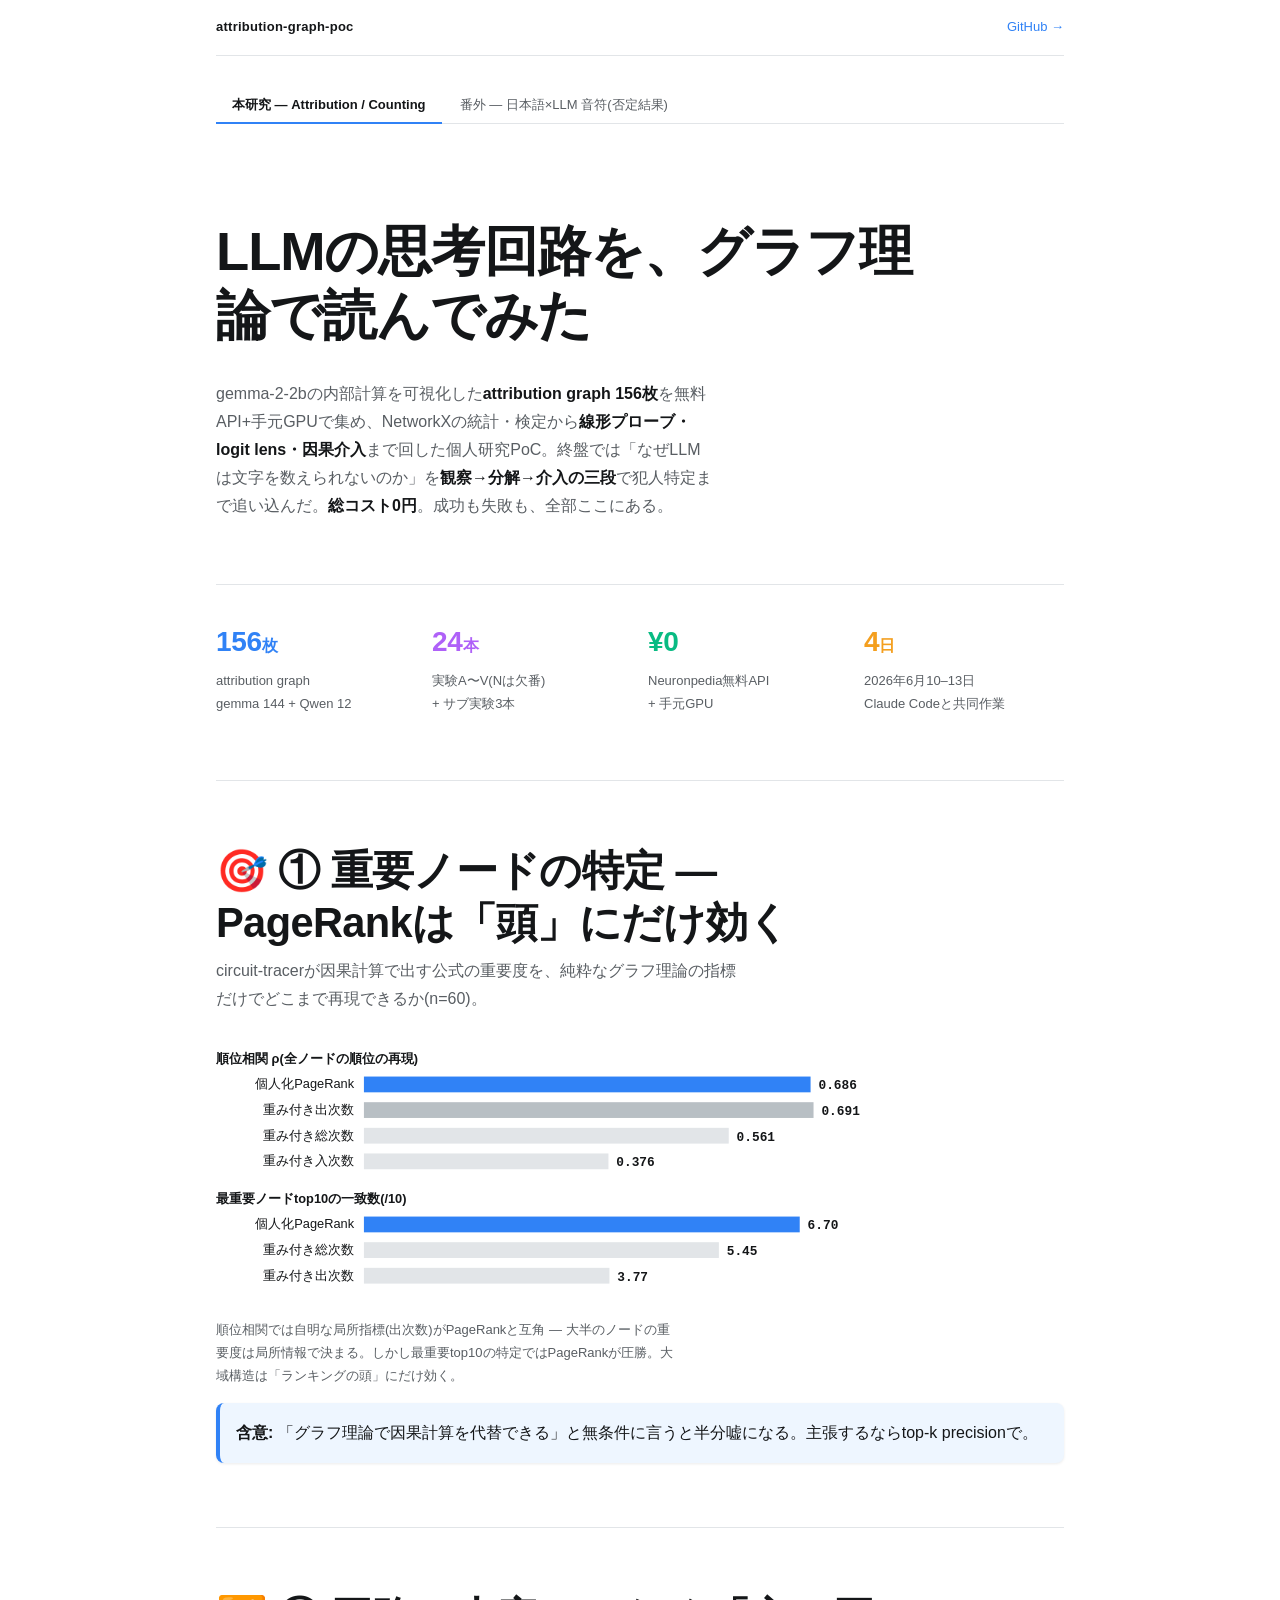
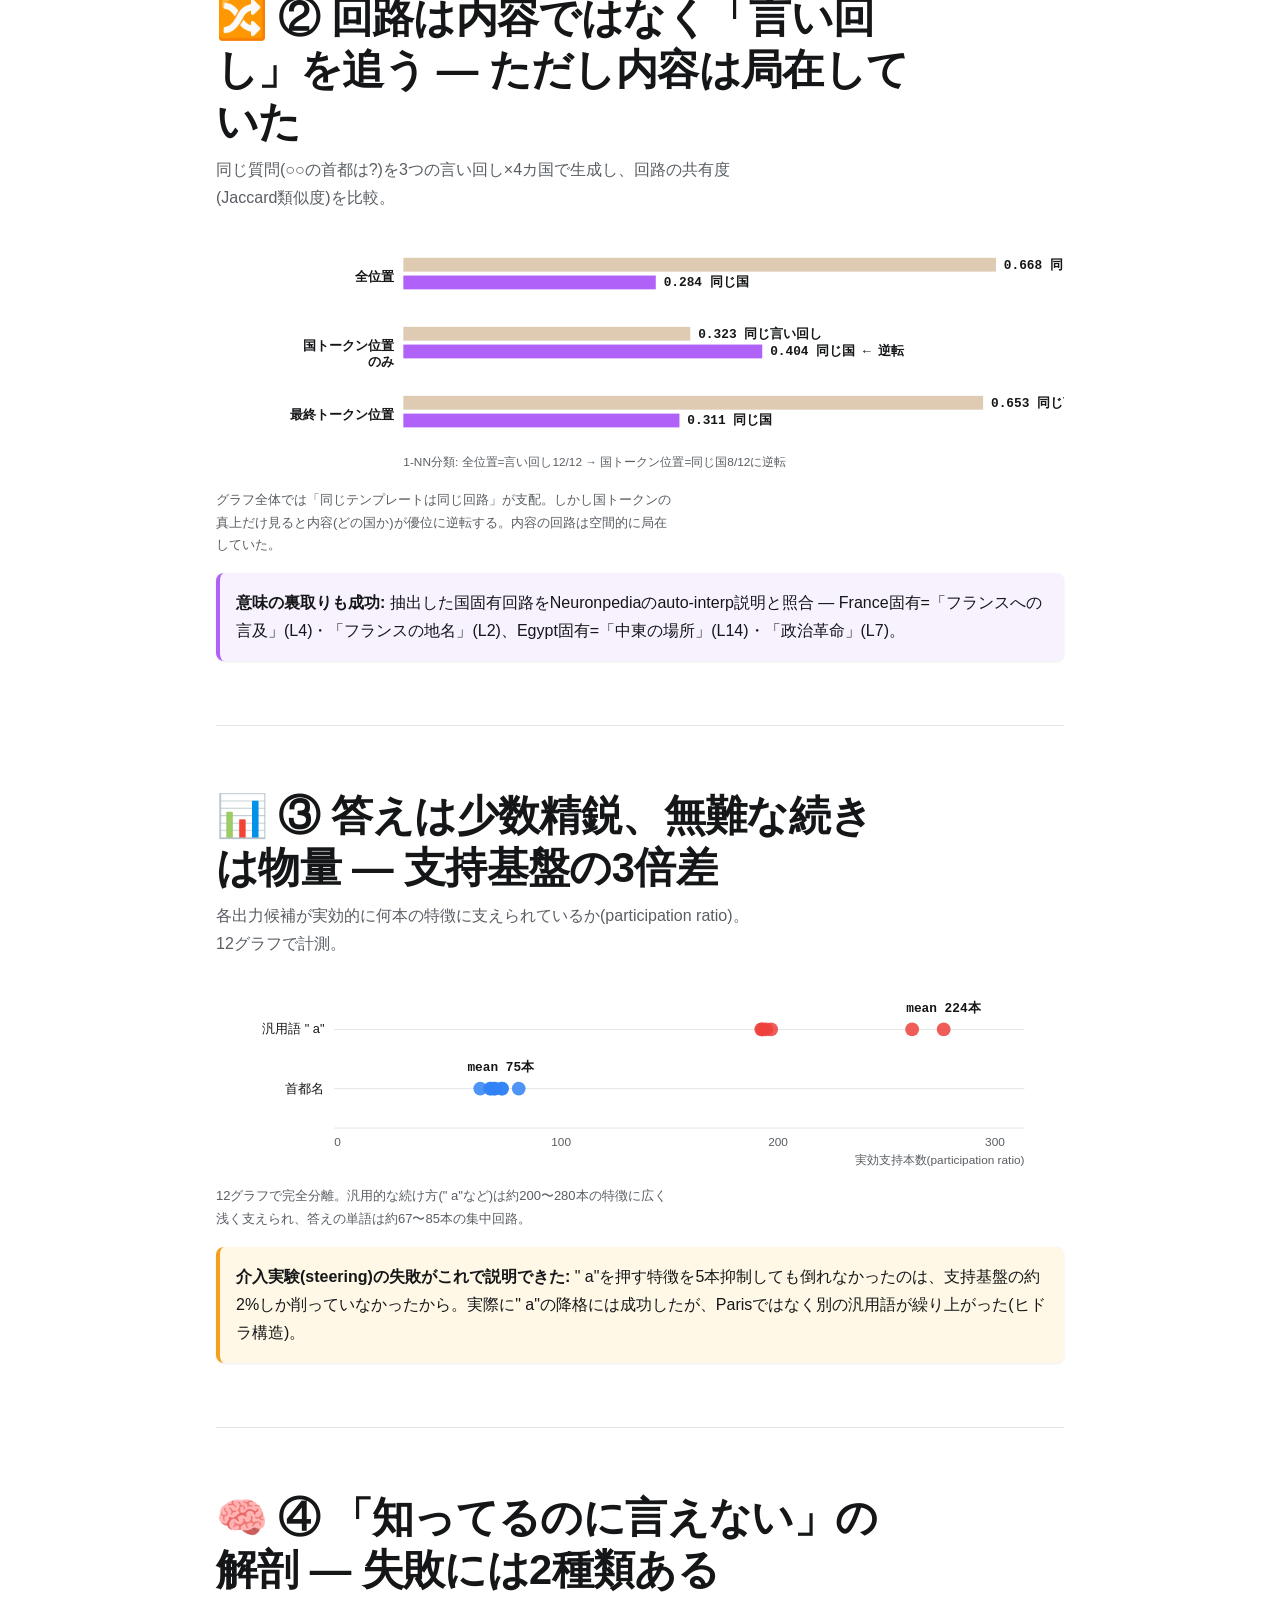
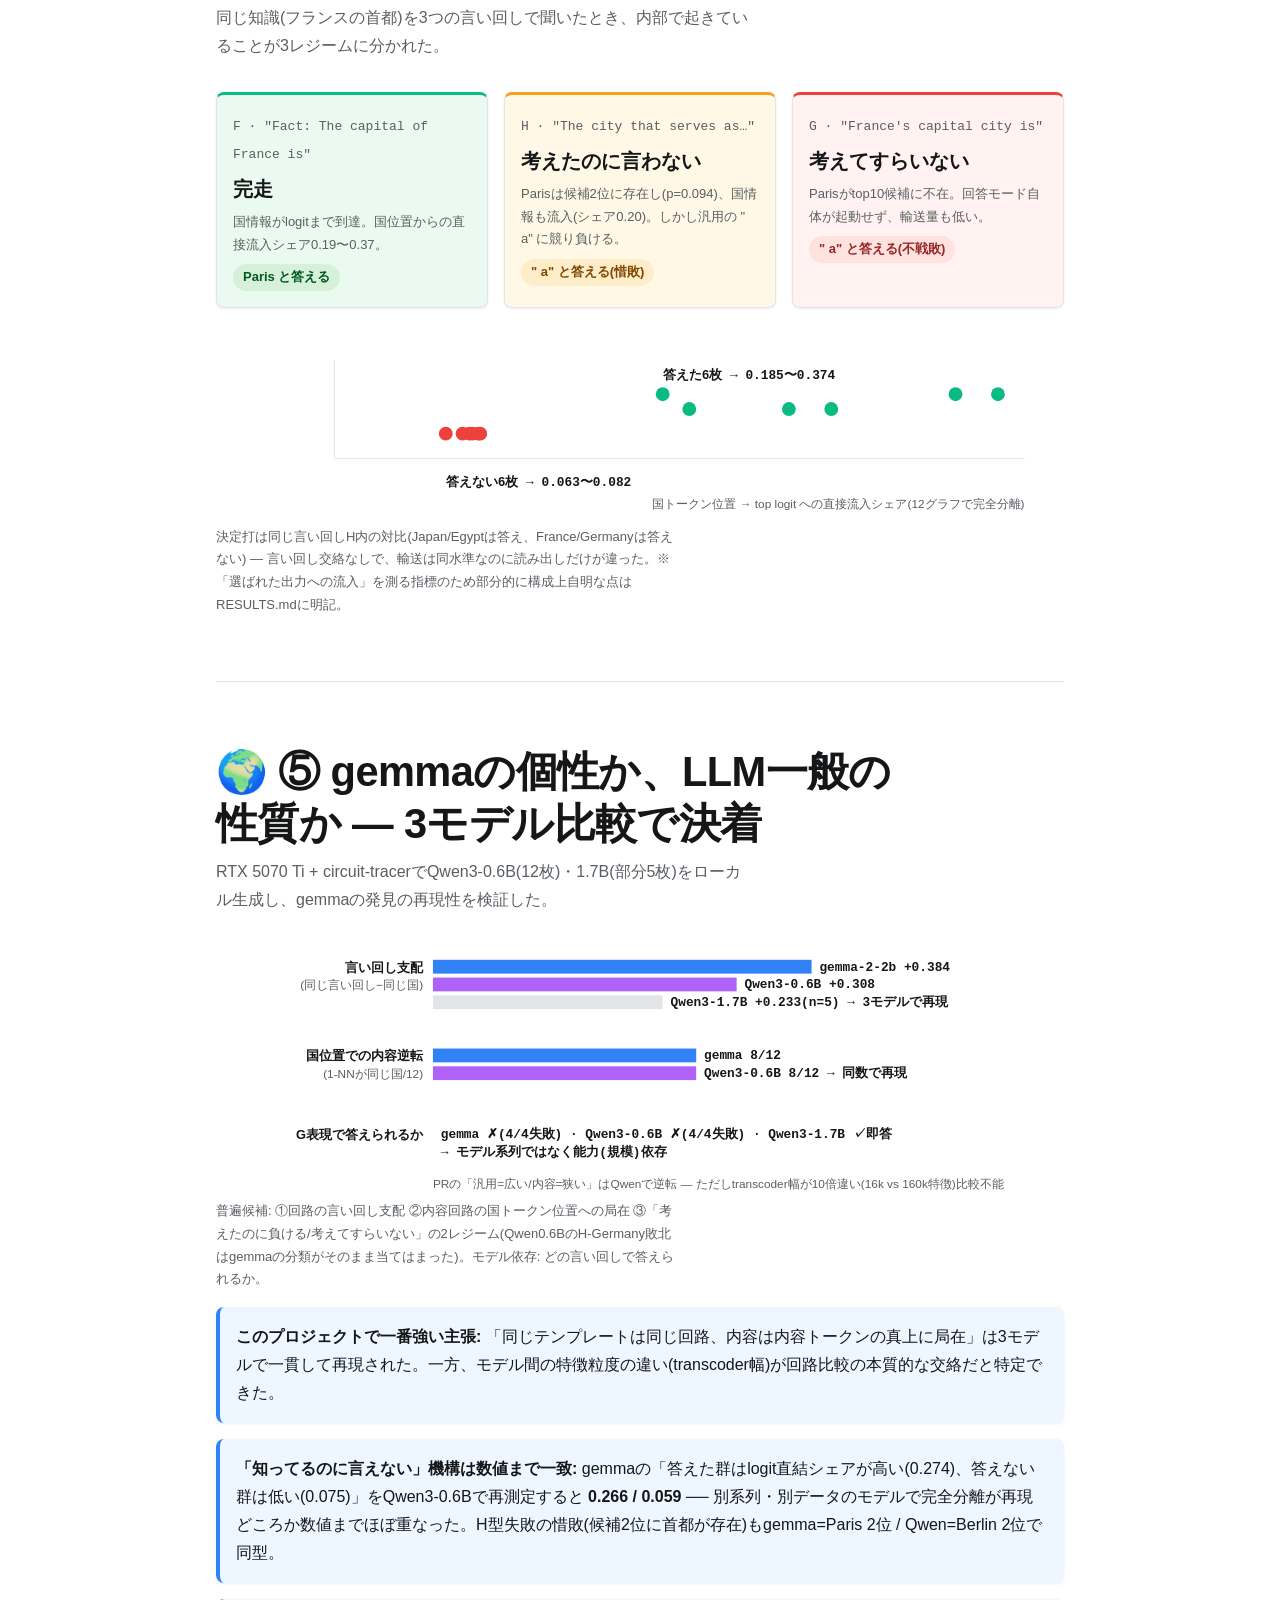
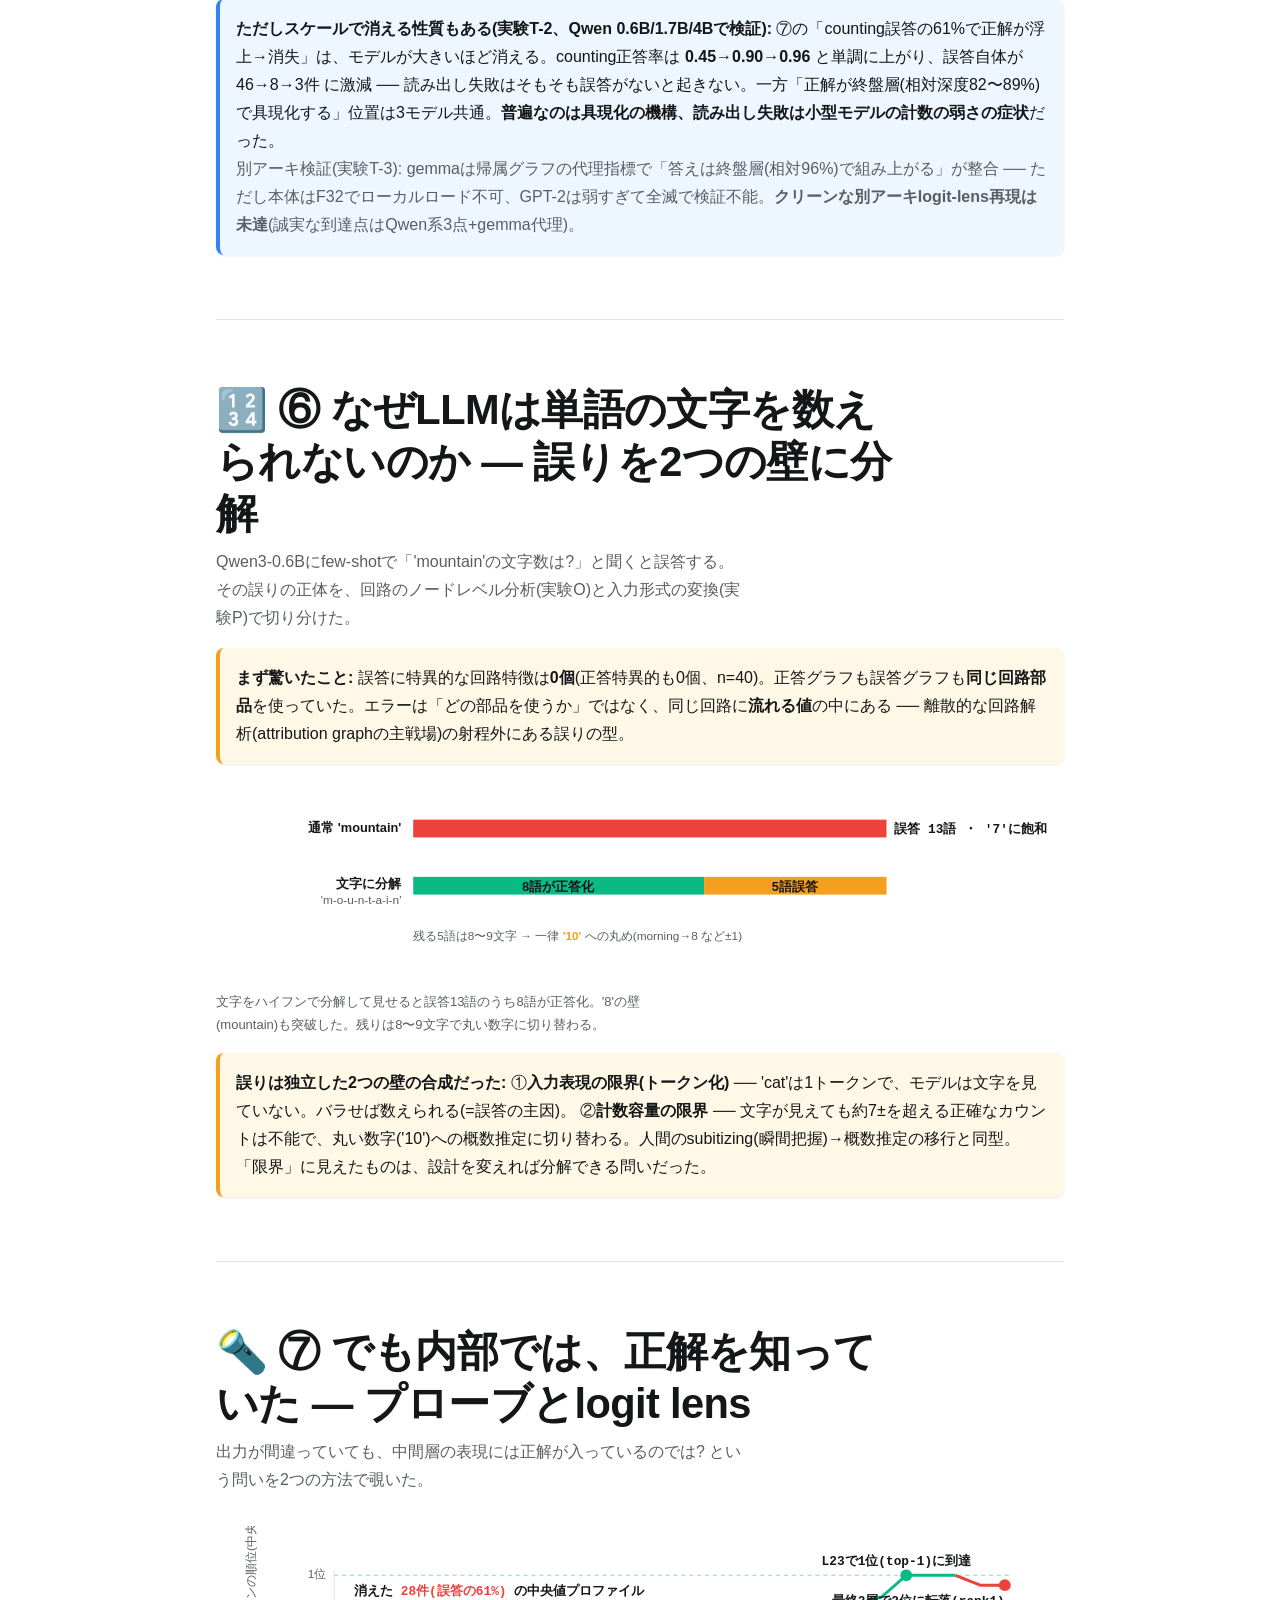
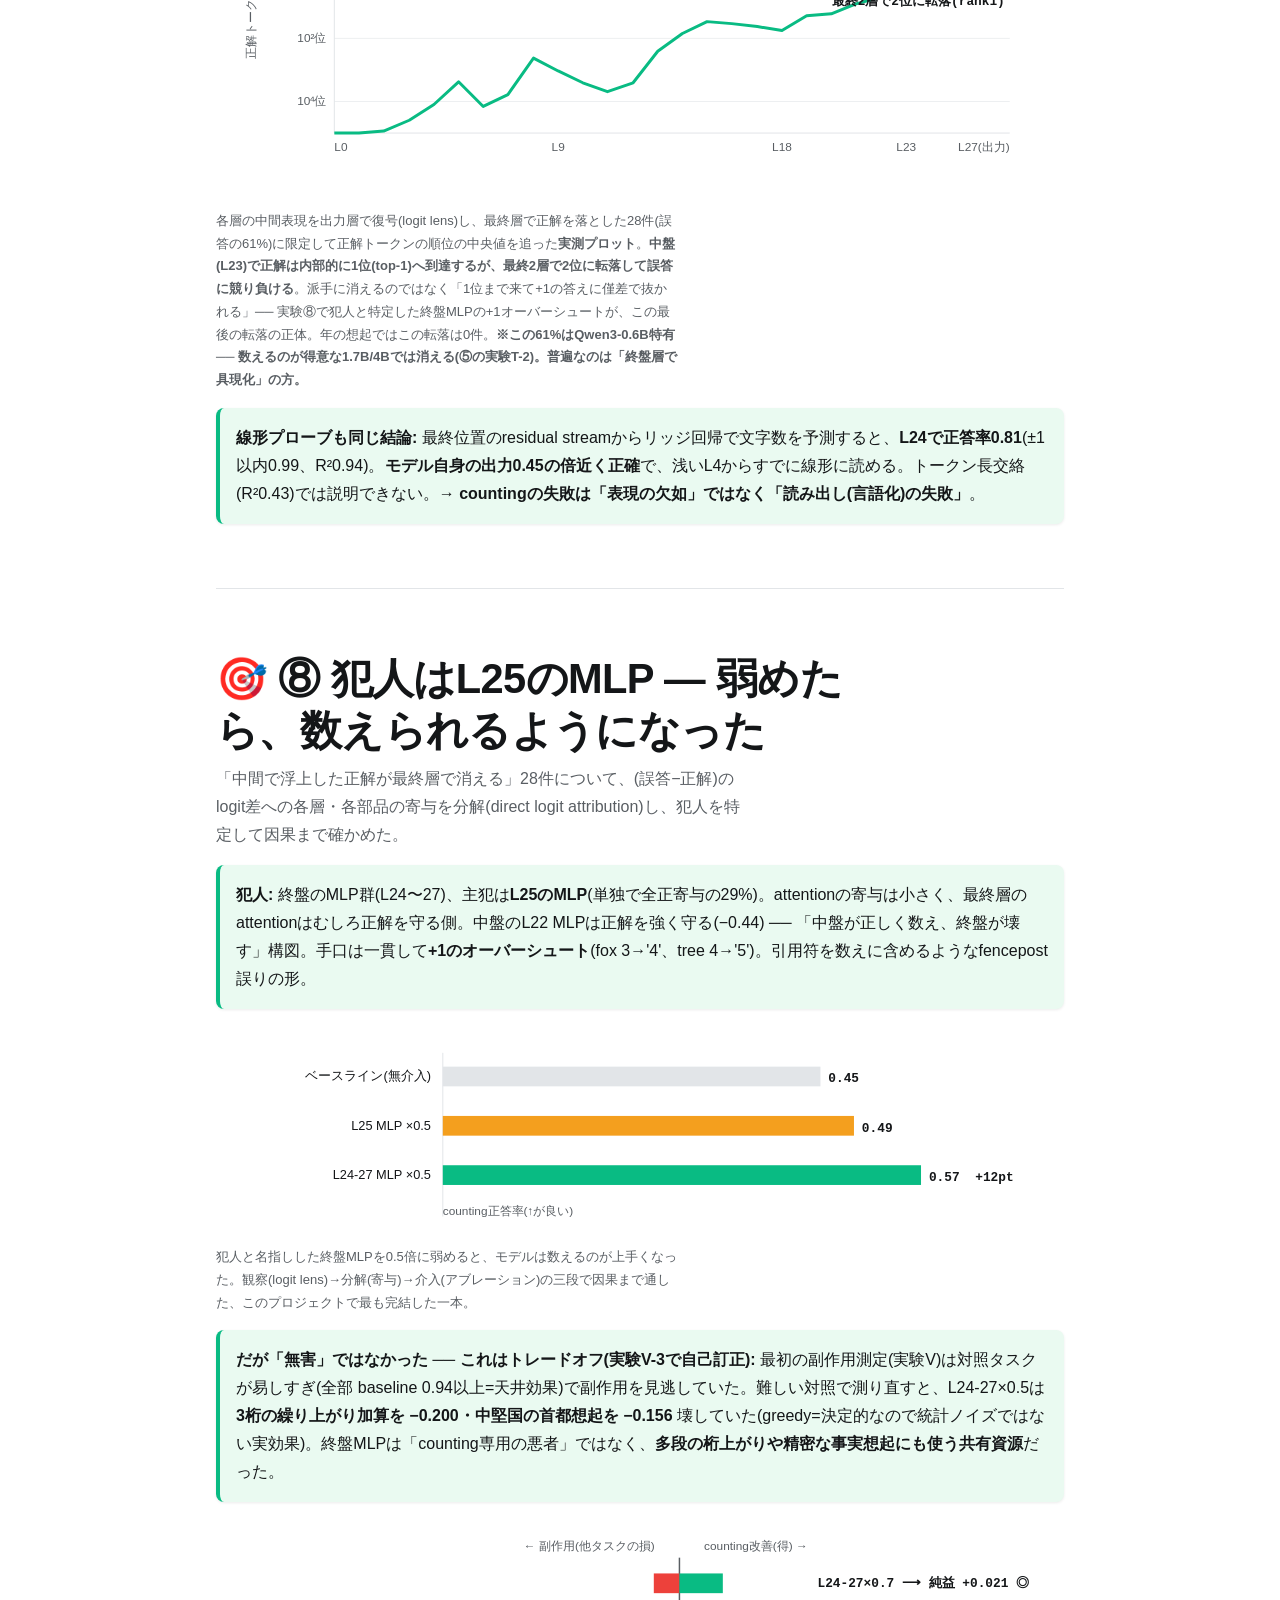
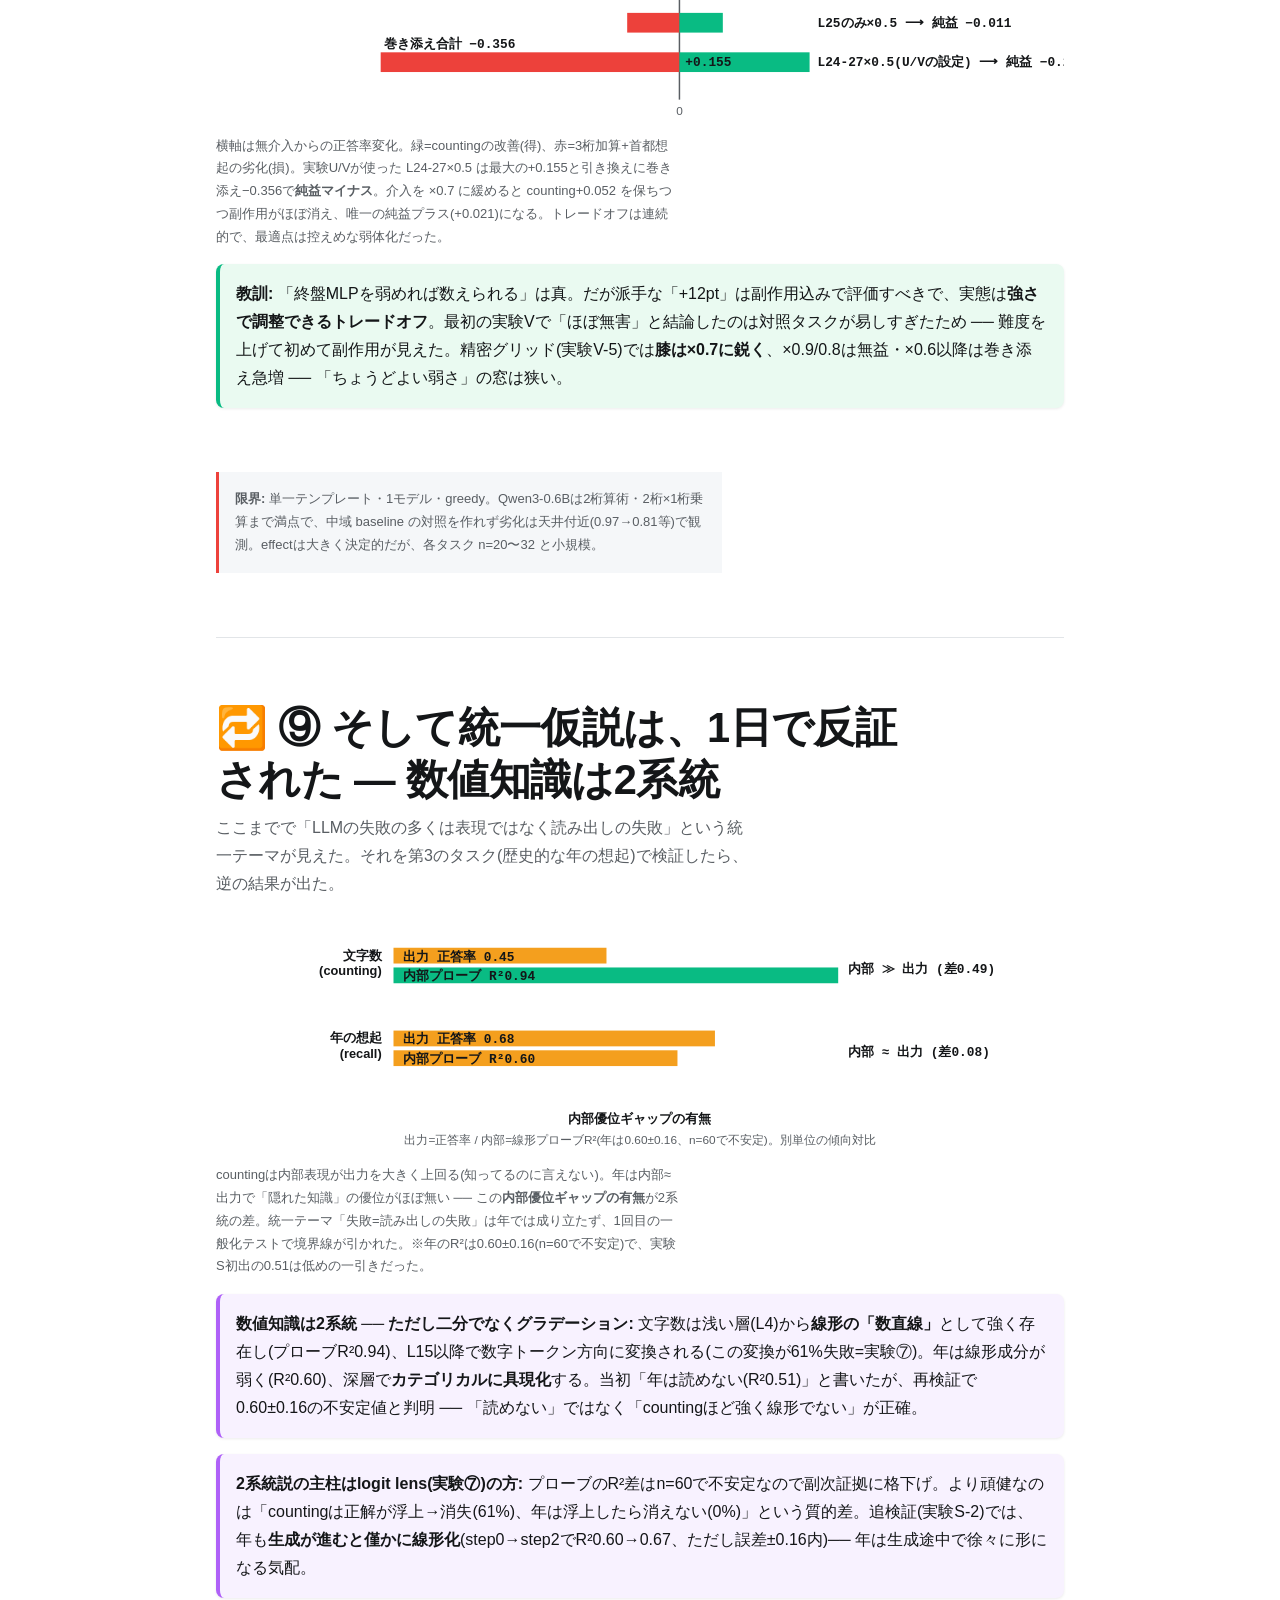
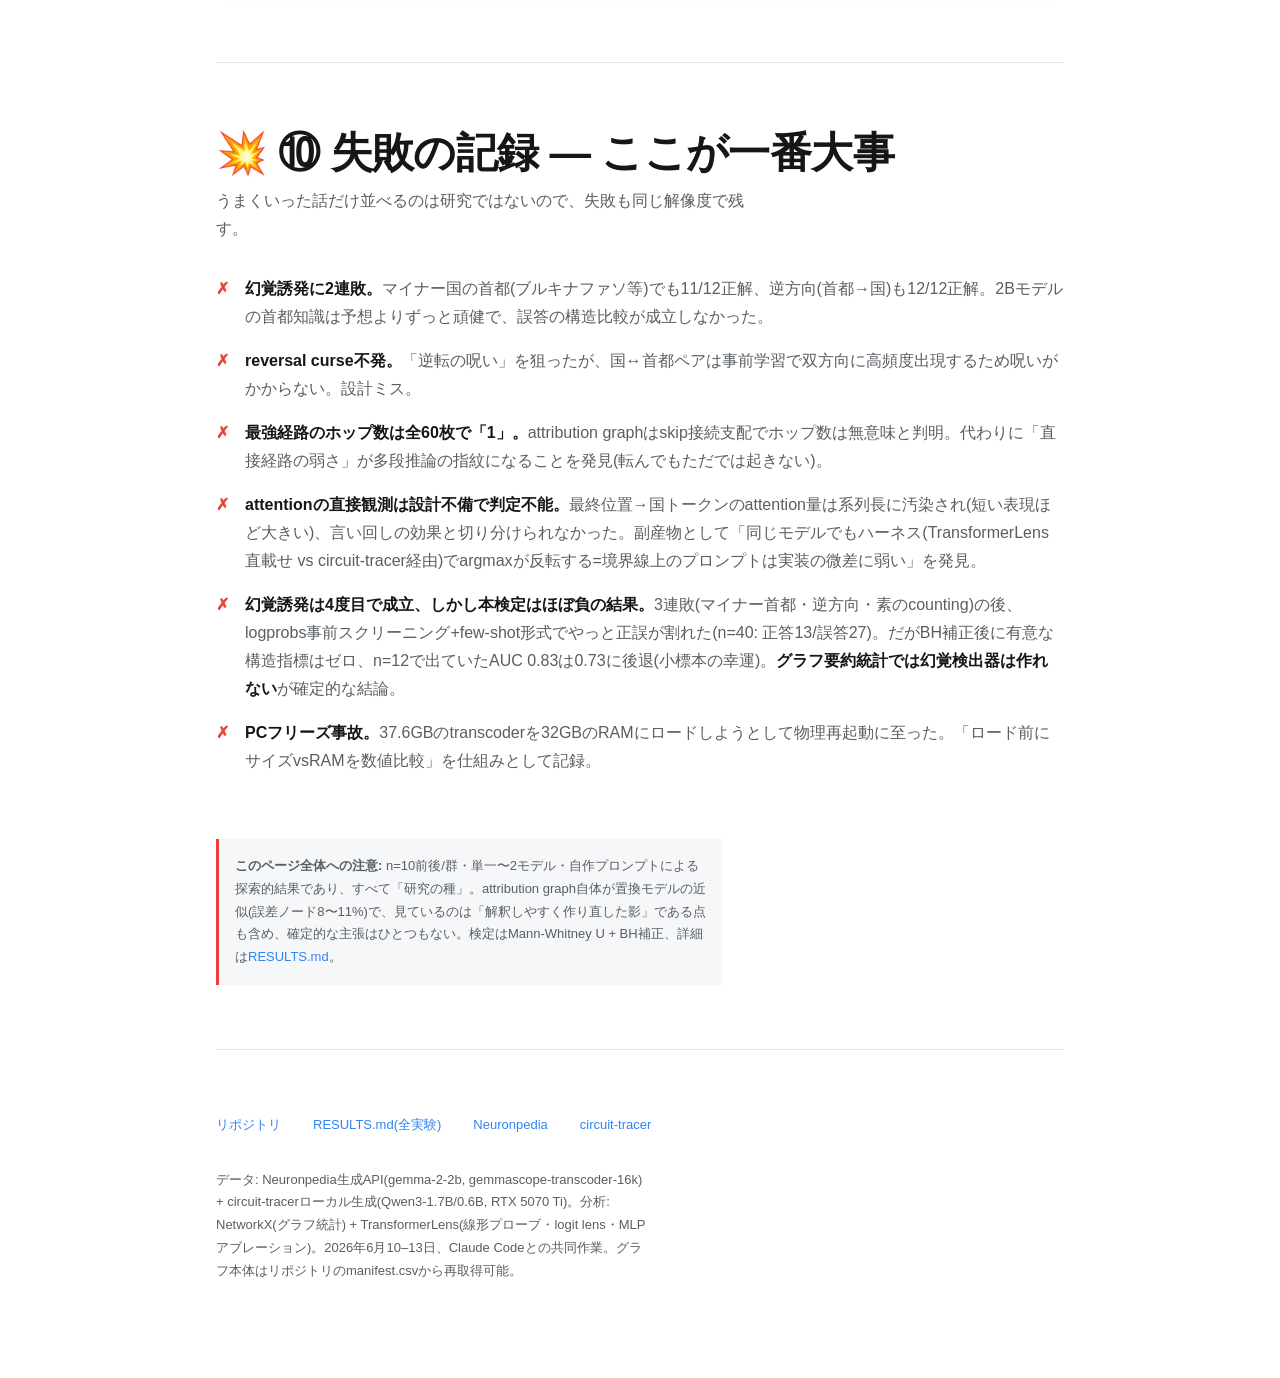
==== index.html @ 192f31f2 "feat: 番外⑬追加 - 事前登録スコアボードと訓練時間軸 ⑬-1 事前登録照合: P3的中(意味凝縮150mから)/P1僅差外れ(Qwen3-8B、 逆U字4点で閉じ)/P2外れ(Sarashin" ====
<!DOCTYPE html>
<html lang="ja">
<head>
<meta charset="UTF-8">
<meta name="viewport" content="width=device-width, initial-scale=1.0">
<title>attribution-graph-poc — LLMの思考回路をグラフ理論で読む</title>
<meta name="description" content="LLMのattribution graph 156枚をグラフ理論で統計分析し3モデル比較した個人研究PoC。完全無料パイプライン。">
<link rel="stylesheet" href="tokens.css">
<style>
/* Hallmark · pre-emit critique: P4 H5 E4 S5 R5 V4 */
*, *::before, *::after { box-sizing: border-box; margin: 0; }
html, body { overflow-x: clip; }
body {
  font-family: var(--font-body);
  color: var(--color-ink);
  background: var(--color-paper);
  line-height: 1.75;
  font-size: var(--text-base);
}
a { color: var(--color-accent); text-decoration: none; }
a:hover { text-decoration: underline; }
a:focus-visible, summary:focus-visible {
  outline: 2px solid var(--color-focus);
  outline-offset: 2px;
  border-radius: 2px;
}
.wrap { max-width: 880px; margin: 0 auto; padding: 0 var(--space-md); }

header.site {
  display: flex; justify-content: space-between; align-items: baseline;
  padding: var(--space-md) 0; border-bottom: var(--rule);
}
header.site .name { font-weight: 600; font-size: var(--text-sm); letter-spacing: 0.02em; }
header.site a.gh { font-size: var(--text-sm); white-space: nowrap; }

.hero { padding: var(--space-2xl) 0 var(--space-xl); }
.hero h1 {
  font-family: var(--font-display);
  font-size: var(--text-display);
  font-weight: 700; line-height: 1.18; letter-spacing: -0.02em;
  overflow-wrap: anywhere; min-width: 0;
  max-width: 24ch;
}
.hero p.lede { margin-top: var(--space-lg); max-width: 56ch; color: var(--color-muted); }
.hero p.lede strong { color: var(--color-ink); font-weight: 600; }

.stats {
  display: grid; grid-template-columns: repeat(4, minmax(0, 1fr));
  gap: var(--space-md); margin-top: var(--space-xl);
  border-top: var(--rule); padding-top: var(--space-lg);
}
.stats .stat .n { font-size: var(--text-2xl); font-weight: 700; letter-spacing: -0.01em; font-variant-numeric: tabular-nums; }
.stats .stat:nth-child(1) .n { color: var(--color-blue); }
.stats .stat:nth-child(2) .n { color: var(--color-purple); }
.stats .stat:nth-child(3) .n { color: var(--color-green); }
.stats .stat:nth-child(4) .n { color: var(--color-amber); }
.stats .stat .l { font-size: var(--text-sm); color: var(--color-muted); margin-top: var(--space-xs); }

section { padding: var(--space-xl) 0; border-top: var(--rule); }
section h2 {
  font-family: var(--font-display);
  font-size: var(--text-display-s); font-weight: 700; letter-spacing: -0.015em;
  line-height: 1.25; max-width: 30ch; overflow-wrap: anywhere; min-width: 0;
}
section .sub { color: var(--color-muted); margin-top: var(--space-sm); max-width: 60ch; }
.finding {
  margin-top: var(--space-md); padding: var(--space-md);
  background: var(--color-blue-soft); border-left: 4px solid var(--color-blue);
  border-radius: var(--radius); box-shadow: var(--shadow-card);
  font-size: var(--text-base); max-width: 100%;
}
.finding b { font-weight: 650; }
#phrasing .finding { background: var(--color-purple-soft); border-left-color: var(--color-purple); }
#pr .finding { background: var(--color-amber-soft); border-left-color: var(--color-amber); }

figure.chart { margin: var(--space-lg) 0 0; }
figure.chart svg { width: 100%; height: auto; display: block; }
figure.chart figcaption { font-size: var(--text-sm); color: var(--color-muted); margin-top: var(--space-sm); max-width: 64ch; }
.bar-label { font-size: 13px; fill: var(--color-ink); font-family: var(--font-body); }
.bar-value { font-size: 13px; fill: var(--color-ink); font-weight: 600; font-family: var(--font-mono); }
.bar-muted { fill: var(--color-muted); }
.axis-label { font-size: 12px; fill: var(--color-muted); font-family: var(--font-body); }
.bar-main { fill: var(--color-blue); }
.bar-base { fill: var(--color-subtle); }
.bar-base2 { fill: oklch(80% 0.01 240); }
#phrasing .bar-main { fill: var(--color-purple); }
#phrasing .bar-base2 { fill: oklch(85% 0.04 70); }
#universality .bar-main { fill: var(--color-blue); }
#universality .bar-base2 { fill: var(--color-purple); }
.dot-generic { fill: var(--color-red); opacity: 0.85; }
.dot-content { fill: var(--color-blue); opacity: 0.85; }
.dot-yes { fill: var(--color-green); }
.dot-no { fill: var(--color-red); }
.gridline { stroke: var(--color-subtle); stroke-width: 1; }

#counting .finding { background: var(--color-amber-soft); border-left-color: var(--color-amber); }
#knows .finding, #culprit .finding { background: var(--color-green-soft); border-left-color: var(--color-green); }
#refuted .finding { background: var(--color-purple-soft); border-left-color: var(--color-purple); }
.bar-amber { fill: var(--color-amber); }
.bar-green { fill: var(--color-green); }
.bar-red { fill: var(--color-red); }
.lens-line { fill: none; stroke: var(--color-green); stroke-width: 3; stroke-linejoin: round; }
.lens-drop { fill: none; stroke: var(--color-red); stroke-width: 3; stroke-linejoin: round; }
.lens-fill { fill: var(--color-green); opacity: 0.07; }

.regimes { display: grid; grid-template-columns: repeat(3, minmax(0, 1fr)); gap: var(--space-md); margin-top: var(--space-lg); }
.regime { border: var(--rule); border-radius: var(--radius); padding: var(--space-md); box-shadow: var(--shadow-card); }
.regimes .regime:nth-child(1) { background: var(--color-green-soft); border-top: 3px solid var(--color-green); }
.regimes .regime:nth-child(2) { background: var(--color-amber-soft); border-top: 3px solid var(--color-amber); }
.regimes .regime:nth-child(3) { background: var(--color-red-soft); border-top: 3px solid var(--color-red); }
.regime .tag { font-family: var(--font-mono); font-size: var(--text-sm); color: var(--color-muted); }
.regime h3 { font-size: var(--text-lg); margin-top: var(--space-sm); line-height: 1.4; }
.regime p { font-size: var(--text-sm); color: var(--color-muted); margin-top: var(--space-sm); }
.regime .verdict { display: inline-block; margin-top: var(--space-sm); font-size: var(--text-sm); font-weight: 600; padding: 2px 10px; border-radius: 999px; }
.v-ok { background: oklch(93% 0.04 150); color: oklch(40% 0.12 150); }
.v-mid { background: oklch(95% 0.05 85); color: oklch(45% 0.12 70); }
.v-no { background: oklch(94% 0.04 25); color: oklch(45% 0.15 25); }

.fails { margin-top: var(--space-lg); display: grid; gap: var(--space-md); }
.fail { display: grid; grid-template-columns: auto minmax(0, 1fr); gap: var(--space-md); align-items: baseline; }
.fail .x { font-family: var(--font-mono); color: var(--color-warn); font-weight: 700; }
.fail p { color: var(--color-muted); font-size: var(--text-base); }
.fail p b { color: var(--color-ink); }

.caveat {
  margin-top: var(--space-xl); padding: var(--space-md);
  border-left: 3px solid var(--color-warn); background: var(--color-paper-2);
  font-size: var(--text-sm); color: var(--color-muted); max-width: 70ch;
}

footer.site { border-top: var(--rule); padding: var(--space-xl) 0 var(--space-2xl); }
footer.site .row { display: flex; flex-wrap: wrap; gap: var(--space-md) var(--space-lg); font-size: var(--text-sm); }
footer.site .note { margin-top: var(--space-lg); font-size: var(--text-sm); color: var(--color-muted); max-width: 60ch; }

@media (max-width: 640px) {
  .stats { grid-template-columns: repeat(2, minmax(0, 1fr)); }
  .regimes { grid-template-columns: minmax(0, 1fr); }
}
@media (prefers-reduced-motion: reduce) {
  *, *::before, *::after { animation: none !important; transition: none !important; }
}
.tabbar { display:flex; gap:2px; margin-top:var(--space-lg); border-bottom:var(--rule); flex-wrap:wrap; }
.tab { appearance:none; background:none; border:none; cursor:pointer; font-family:var(--font-body); font-size:var(--text-sm); color:var(--color-muted); padding:var(--space-sm) var(--space-md); border-bottom:2px solid transparent; margin-bottom:-1px; line-height:1.4; }
.tab:hover { color:var(--color-ink); }
.tab.active { color:var(--color-ink); font-weight:650; border-bottom-color:var(--color-accent); }
.tab:focus-visible { outline:2px solid var(--color-focus); outline-offset:2px; border-radius:2px; }
.panel.hidden { display:none; }
#jp-feasible .finding { background:var(--color-green-soft); border-left-color:var(--color-green); }
#jp-kill .finding { background:var(--color-red-soft); border-left-color:var(--color-red); }
#jp-revive .finding { background:var(--color-amber-soft); border-left-color:var(--color-amber); }
#jp-keigo .finding { background:var(--color-green-soft); border-left-color:var(--color-green); }
#jp-summary .finding { background:var(--color-blue-soft); border-left-color:var(--color-blue); }
#jp-scale .finding { background:var(--color-purple-soft); border-left-color:var(--color-purple); }
#jp-scale .bar-main { fill: var(--color-purple); }
#jp-cross .finding { background:var(--color-green-soft); border-left-color:var(--color-green); }
#jp-loop .finding { background:var(--color-amber-soft); border-left-color:var(--color-amber); }
.matrix-cell { font-family: var(--font-mono); font-size: 12px; }
</style>
</head>
<body>
<div class="wrap">

<header class="site">
  <span class="name">attribution-graph-poc</span>
  <a class="gh" href="https://github.com/hajimedayo328/attribution-graph-poc">GitHub →</a>
</header>

<nav class="tabbar" role="tablist" aria-label="研究の切り替え">
  <button class="tab active" role="tab" aria-selected="true" data-panel="panel-main">本研究 — Attribution / Counting</button>
  <button class="tab" role="tab" aria-selected="false" data-panel="panel-jp">番外 — 日本語×LLM 音符(否定結果)</button>
</nav>

<main>
<div class="panel" id="panel-main">
<div class="hero">
  <h1>LLMの思考回路を、グラフ理論で読んでみた</h1>
  <p class="lede">gemma-2-2bの内部計算を可視化した<strong>attribution graph 156枚</strong>を無料API+手元GPUで集め、NetworkXの統計・検定から<strong>線形プローブ・logit lens・因果介入</strong>まで回した個人研究PoC。終盤では「なぜLLMは文字を数えられないのか」を<strong>観察→分解→介入の三段</strong>で犯人特定まで追い込んだ。<strong>総コスト0円</strong>。成功も失敗も、全部ここにある。</p>
  <div class="stats">
    <div class="stat"><div class="n">156<span style="font-size:1rem">枚</span></div><div class="l">attribution graph<br>gemma 144 + Qwen 12</div></div>
    <div class="stat"><div class="n">24<span style="font-size:1rem">本</span></div><div class="l">実験A〜V(Nは欠番)<br>+ サブ実験3本</div></div>
    <div class="stat"><div class="n">¥0</div><div class="l">Neuronpedia無料API<br>+ 手元GPU</div></div>
    <div class="stat"><div class="n">4<span style="font-size:1rem">日</span></div><div class="l">2026年6月10–13日<br>Claude Codeと共同作業</div></div>
  </div>
</div>

<section id="importance">
  <h2>🎯 ① 重要ノードの特定 — PageRankは「頭」にだけ効く</h2>
  <p class="sub">circuit-tracerが因果計算で出す公式の重要度を、純粋なグラフ理論の指標だけでどこまで再現できるか(n=60)。</p>
  <figure class="chart">
    <svg viewBox="0 0 860 270" role="img" aria-label="重要度再現の比較: 順位相関と最重要top10一致数">
      <text x="0" y="18" class="bar-label" font-weight="600">順位相関 ρ(全ノードの順位の再現)</text>
      <g transform="translate(150,30)">
        <text x="-10" y="14" text-anchor="end" class="bar-label">個人化PageRank</text>
        <rect x="0" y="2" width="453" height="16" class="bar-main"/><text x="461" y="15" class="bar-value">0.686</text>
        <text x="-10" y="40" text-anchor="end" class="bar-label">重み付き出次数</text>
        <rect x="0" y="28" width="456" height="16" class="bar-base2"/><text x="464" y="41" class="bar-value">0.691</text>
        <text x="-10" y="66" text-anchor="end" class="bar-label">重み付き総次数</text>
        <rect x="0" y="54" width="370" height="16" class="bar-base"/><text x="378" y="67" class="bar-value">0.561</text>
        <text x="-10" y="92" text-anchor="end" class="bar-label">重み付き入次数</text>
        <rect x="0" y="80" width="248" height="16" class="bar-base"/><text x="256" y="93" class="bar-value">0.376</text>
      </g>
      <text x="0" y="160" class="bar-label" font-weight="600">最重要ノードtop10の一致数(/10)</text>
      <g transform="translate(150,172)">
        <text x="-10" y="14" text-anchor="end" class="bar-label">個人化PageRank</text>
        <rect x="0" y="2" width="442" height="16" class="bar-main"/><text x="450" y="15" class="bar-value">6.70</text>
        <text x="-10" y="40" text-anchor="end" class="bar-label">重み付き総次数</text>
        <rect x="0" y="28" width="360" height="16" class="bar-base"/><text x="368" y="41" class="bar-value">5.45</text>
        <text x="-10" y="66" text-anchor="end" class="bar-label">重み付き出次数</text>
        <rect x="0" y="54" width="249" height="16" class="bar-base"/><text x="257" y="67" class="bar-value">3.77</text>
      </g>
    </svg>
    <figcaption>順位相関では自明な局所指標(出次数)がPageRankと互角 — 大半のノードの重要度は局所情報で決まる。しかし最重要top10の特定ではPageRankが圧勝。大域構造は「ランキングの頭」にだけ効く。</figcaption>
  </figure>
  <div class="finding"><b>含意:</b> 「グラフ理論で因果計算を代替できる」と無条件に言うと半分嘘になる。主張するならtop-k precisionで。</div>
</section>

<section id="phrasing">
  <h2>🔀 ② 回路は内容ではなく「言い回し」を追う — ただし内容は局在していた</h2>
  <p class="sub">同じ質問(○○の首都は?)を3つの言い回し×4カ国で生成し、回路の共有度(Jaccard類似度)を比較。</p>
  <figure class="chart">
    <svg viewBox="0 0 860 240" role="img" aria-label="言い回しvs内容のJaccard類似度比較(3スコープ)">
      <g transform="translate(190,8)">
        <text x="-10" y="30" text-anchor="end" class="bar-label" font-weight="600">全位置</text>
        <rect x="0" y="6" width="601" height="14" class="bar-base2"/><text x="609" y="17" class="bar-value">0.668 同じ言い回し</text>
        <rect x="0" y="24" width="256" height="14" class="bar-main"/><text x="264" y="35" class="bar-value">0.284 同じ国</text>
        <text x="-10" y="100" text-anchor="end" class="bar-label" font-weight="600">国トークン位置<tspan x="-10" dy="16">のみ</tspan></text>
        <rect x="0" y="76" width="291" height="14" class="bar-base2"/><text x="299" y="87" class="bar-value">0.323 同じ言い回し</text>
        <rect x="0" y="94" width="364" height="14" class="bar-main"/><text x="372" y="105" class="bar-value">0.404 同じ国 ← 逆転</text>
        <text x="-10" y="170" text-anchor="end" class="bar-label" font-weight="600">最終トークン位置</text>
        <rect x="0" y="146" width="588" height="14" class="bar-base2"/><text x="596" y="157" class="bar-value">0.653 同じ言い回し</text>
        <rect x="0" y="164" width="280" height="14" class="bar-main"/><text x="288" y="175" class="bar-value">0.311 同じ国</text>
      </g>
      <text x="190" y="225" class="axis-label">1-NN分類: 全位置=言い回し12/12 → 国トークン位置=同じ国8/12に逆転</text>
    </svg>
    <figcaption>グラフ全体では「同じテンプレートは同じ回路」が支配。しかし国トークンの真上だけ見ると内容(どの国か)が優位に逆転する。内容の回路は空間的に局在していた。</figcaption>
  </figure>
  <div class="finding"><b>意味の裏取りも成功:</b> 抽出した国固有回路をNeuronpediaのauto-interp説明と照合 — France固有=「フランスへの言及」(L4)・「フランスの地名」(L2)、Egypt固有=「中東の場所」(L14)・「政治革命」(L7)。</div>
</section>

<section id="pr">
  <h2>📊 ③ 答えは少数精鋭、無難な続きは物量 — 支持基盤の3倍差</h2>
  <p class="sub">各出力候補が実効的に何本の特徴に支えられているか(participation ratio)。12グラフで計測。</p>
  <figure class="chart">
    <svg viewBox="0 0 860 190" role="img" aria-label="participation ratioの分布: 汎用語と首都名">
      <line x1="120" y1="40" x2="820" y2="40" class="gridline"/>
      <line x1="120" y1="100" x2="820" y2="100" class="gridline"/>
      <text x="110" y="44" text-anchor="end" class="bar-label">汎用語 " a"</text>
      <text x="110" y="104" text-anchor="end" class="bar-label">首都名</text>
      <!-- generic: 196.9..280.8 → x = 120 + v*2.2 -->
      <circle cx="553" cy="40" r="7" class="dot-generic"/><circle cx="558" cy="40" r="7" class="dot-generic"/>
      <circle cx="563" cy="40" r="7" class="dot-generic"/><circle cx="554" cy="40" r="7" class="dot-generic"/>
      <circle cx="706" cy="40" r="7" class="dot-generic"/><circle cx="738" cy="40" r="7" class="dot-generic"/>
      <!-- content: 67.3..84.9 -->
      <circle cx="268" cy="100" r="7" class="dot-content"/><circle cx="278" cy="100" r="7" class="dot-content"/>
      <circle cx="282" cy="100" r="7" class="dot-content"/><circle cx="283" cy="100" r="7" class="dot-content"/>
      <circle cx="279" cy="100" r="7" class="dot-content"/><circle cx="290" cy="100" r="7" class="dot-content"/>
      <circle cx="290" cy="100" r="7" class="dot-content"/><circle cx="307" cy="100" r="7" class="dot-content"/>
      <text x="700" y="22" class="bar-value">mean 224本</text>
      <text x="255" y="82" class="bar-value" fill="var(--color-accent)">mean 75本</text>
      <g transform="translate(120,140)">
        <line x1="0" y1="0" x2="700" y2="0" class="gridline"/>
        <text x="0" y="18" class="axis-label">0</text>
        <text x="220" y="18" class="axis-label">100</text>
        <text x="440" y="18" class="axis-label">200</text>
        <text x="660" y="18" class="axis-label">300</text>
        <text x="700" y="36" text-anchor="end" class="axis-label">実効支持本数(participation ratio)</text>
      </g>
    </svg>
    <figcaption>12グラフで完全分離。汎用的な続け方(" a"など)は約200〜280本の特徴に広く浅く支えられ、答えの単語は約67〜85本の集中回路。</figcaption>
  </figure>
  <div class="finding"><b>介入実験(steering)の失敗がこれで説明できた:</b> " a"を押す特徴を5本抑制しても倒れなかったのは、支持基盤の約2%しか削っていなかったから。実際に" a"の降格には成功したが、Parisではなく別の汎用語が繰り上がった(ヒドラ構造)。</div>
</section>

<section id="readout">
  <h2>🧠 ④ 「知ってるのに言えない」の解剖 — 失敗には2種類ある</h2>
  <p class="sub">同じ知識(フランスの首都)を3つの言い回しで聞いたとき、内部で起きていることが3レジームに分かれた。</p>
  <div class="regimes">
    <div class="regime">
      <span class="tag">F · "Fact: The capital of France is"</span>
      <h3>完走</h3>
      <p>国情報がlogitまで到達。国位置からの直接流入シェア0.19〜0.37。</p>
      <span class="verdict v-ok">Paris と答える</span>
    </div>
    <div class="regime">
      <span class="tag">H · "The city that serves as…"</span>
      <h3>考えたのに言わない</h3>
      <p>Parisは候補2位に存在し(p=0.094)、国情報も流入(シェア0.20)。しかし汎用の " a" に競り負ける。</p>
      <span class="verdict v-mid">" a" と答える(惜敗)</span>
    </div>
    <div class="regime">
      <span class="tag">G · "France's capital city is"</span>
      <h3>考えてすらいない</h3>
      <p>Parisがtop10候補に不在。回答モード自体が起動せず、輸送量も低い。</p>
      <span class="verdict v-no">" a" と答える(不戦敗)</span>
    </div>
  </div>
  <figure class="chart">
    <svg viewBox="0 0 860 180" role="img" aria-label="国位置からtop logitへの直接流入シェア散布図">
      <line x1="120" y1="20" x2="120" y2="120" class="gridline"/>
      <line x1="120" y1="120" x2="820" y2="120" class="gridline"/>
      <!-- x = 120 + share*1800 -->
      <circle cx="750" cy="55" r="7" class="dot-yes"/><circle cx="480" cy="70" r="7" class="dot-yes"/>
      <circle cx="453" cy="55" r="7" class="dot-yes"/><circle cx="581" cy="70" r="7" class="dot-yes"/>
      <circle cx="793" cy="55" r="7" class="dot-yes"/><circle cx="624" cy="70" r="7" class="dot-yes"/>
      <circle cx="260" cy="95" r="7" class="dot-no"/><circle cx="250" cy="95" r="7" class="dot-no"/>
      <circle cx="233" cy="95" r="7" class="dot-no"/><circle cx="257" cy="95" r="7" class="dot-no"/>
      <circle cx="268" cy="95" r="7" class="dot-no"/><circle cx="266" cy="95" r="7" class="dot-no"/>
      <text x="453" y="40" class="bar-value" fill="var(--color-ok)">答えた6枚 → 0.185〜0.374</text>
      <text x="233" y="148" class="bar-value" fill="var(--color-warn)">答えない6枚 → 0.063〜0.082</text>
      <text x="820" y="170" text-anchor="end" class="axis-label">国トークン位置 → top logit への直接流入シェア(12グラフで完全分離)</text>
    </svg>
    <figcaption>決定打は同じ言い回しH内の対比(Japan/Egyptは答え、France/Germanyは答えない) — 言い回し交絡なしで、輸送は同水準なのに読み出しだけが違った。※「選ばれた出力への流入」を測る指標のため部分的に構成上自明な点はRESULTS.mdに明記。</figcaption>
  </figure>
</section>

<section id="universality">
  <h2>🌍 ⑤ gemmaの個性か、LLM一般の性質か — 3モデル比較で決着</h2>
  <p class="sub">RTX 5070 Ti + circuit-tracerでQwen3-0.6B(12枚)・1.7B(部分5枚)をローカル生成し、gemmaの発見の再現性を検証した。</p>
  <figure class="chart">
    <svg viewBox="0 0 860 250" role="img" aria-label="3モデルでの再現比較">
      <g transform="translate(220,10)">
        <text x="-10" y="16" text-anchor="end" class="bar-label" font-weight="600">言い回し支配</text>
        <text x="-10" y="34" text-anchor="end" class="axis-label">(同じ言い回し−同じ国)</text>
        <rect x="0" y="4" width="384" height="14" class="bar-main"/><text x="392" y="15" class="bar-value">gemma-2-2b +0.384</text>
        <rect x="0" y="22" width="308" height="14" class="bar-base2"/><text x="316" y="33" class="bar-value">Qwen3-0.6B +0.308</text>
        <rect x="0" y="40" width="233" height="14" class="bar-base"/><text x="241" y="51" class="bar-value">Qwen3-1.7B +0.233(n=5) → 3モデルで再現</text>
        <text x="-10" y="106" text-anchor="end" class="bar-label" font-weight="600">国位置での内容逆転</text>
        <text x="-10" y="124" text-anchor="end" class="axis-label">(1-NNが同じ国/12)</text>
        <rect x="0" y="94" width="267" height="14" class="bar-main"/><text x="275" y="105" class="bar-value">gemma 8/12</text>
        <rect x="0" y="112" width="267" height="14" class="bar-base2"/><text x="275" y="123" class="bar-value">Qwen3-0.6B 8/12 → 同数で再現</text>
        <text x="-10" y="186" text-anchor="end" class="bar-label" font-weight="600">G表現で答えられるか</text>
        <rect x="0" y="174" width="0" height="14"/><text x="8" y="185" class="bar-value">gemma ✗(4/4失敗) · Qwen3-0.6B ✗(4/4失敗) · Qwen3-1.7B ✓即答</text>
        <rect x="0" y="192" width="0" height="14"/><text x="8" y="203" class="bar-value" fill="var(--color-red)">→ モデル系列ではなく能力(規模)依存</text>
      </g>
      <text x="220" y="245" class="axis-label">PRの「汎用=広い/内容=狭い」はQwenで逆転 — ただしtranscoder幅が10倍違い(16k vs 160k特徴)比較不能</text>
    </svg>
    <figcaption>普遍候補: ①回路の言い回し支配 ②内容回路の国トークン位置への局在 ③「考えたのに負ける/考えてすらいない」の2レジーム(Qwen0.6BのH-Germany敗北はgemmaの分類がそのまま当てはまった)。モデル依存: どの言い回しで答えられるか。</figcaption>
  </figure>
  <div class="finding"><b>このプロジェクトで一番強い主張:</b> 「同じテンプレートは同じ回路、内容は内容トークンの真上に局在」は3モデルで一貫して再現された。一方、モデル間の特徴粒度の違い(transcoder幅)が回路比較の本質的な交絡だと特定できた。</div>
  <div class="finding"><b>「知ってるのに言えない」機構は数値まで一致:</b> gemmaの「答えた群はlogit直結シェアが高い(0.274)、答えない群は低い(0.075)」をQwen3-0.6Bで再測定すると <b>0.266 / 0.059</b> ── 別系列・別データのモデルで完全分離が再現どころか数値までほぼ重なった。H型失敗の惜敗(候補2位に首都が存在)もgemma=Paris 2位 / Qwen=Berlin 2位で同型。</div>
  <div class="finding"><b>ただしスケールで消える性質もある(実験T-2、Qwen 0.6B/1.7B/4Bで検証):</b> ⑦の「counting誤答の61%で正解が浮上→消失」は、モデルが大きいほど消える。counting正答率は <b>0.45→0.90→0.96</b> と単調に上がり、誤答自体が 46→8→3件 に激減 ── 読み出し失敗はそもそも誤答がないと起きない。一方「正解が終盤層(相対深度82〜89%)で具現化する」位置は3モデル共通。<b>普遍なのは具現化の機構、読み出し失敗は小型モデルの計数の弱さの症状</b>だった。<br><span style="color:var(--color-muted)">別アーキ検証(実験T-3): gemmaは帰属グラフの代理指標で「答えは終盤層(相対96%)で組み上がる」が整合 ── ただし本体はF32でローカルロード不可、GPT-2は弱すぎて全滅で検証不能。<b>クリーンな別アーキlogit-lens再現は未達</b>(誠実な到達点はQwen系3点+gemma代理)。</span></div>
</section>

<section id="counting">
  <h2>🔢 ⑥ なぜLLMは単語の文字を数えられないのか — 誤りを2つの壁に分解</h2>
  <p class="sub">Qwen3-0.6Bにfew-shotで「'mountain'の文字数は?」と聞くと誤答する。その誤りの正体を、回路のノードレベル分析(実験O)と入力形式の変換(実験P)で切り分けた。</p>
  <div class="finding"><b>まず驚いたこと:</b> 誤答に特異的な回路特徴は<b>0個</b>(正答特異的も0個、n=40)。正答グラフも誤答グラフも<b>同じ回路部品</b>を使っていた。エラーは「どの部品を使うか」ではなく、同じ回路に<b>流れる値</b>の中にある ── 離散的な回路解析(attribution graphの主戦場)の射程外にある誤りの型。</div>
  <figure class="chart">
    <svg viewBox="0 0 860 190" role="img" aria-label="文字バラし形式による誤答の分解">
      <g transform="translate(200,22)">
        <text x="-12" y="15" text-anchor="end" class="bar-label" font-weight="600">通常 'mountain'</text>
        <rect x="0" y="2" width="480" height="18" class="bar-red"/><text x="488" y="16" class="bar-value">誤答 13語 ・ '7'に飽和</text>
        <text x="-12" y="71" text-anchor="end" class="bar-label" font-weight="600">文字に分解</text>
        <text x="-12" y="88" text-anchor="end" class="axis-label">'m-o-u-n-t-a-i-n'</text>
        <rect x="0" y="60" width="295" height="18" class="bar-green"/><text x="147" y="74" text-anchor="middle" class="bar-value" fill="white">8語が正答化</text>
        <rect x="295" y="60" width="185" height="18" class="bar-amber"/><text x="387" y="74" text-anchor="middle" class="bar-value" fill="white">5語誤答</text>
        <text x="0" y="124" class="axis-label">残る5語は8〜9文字 → 一律 <tspan font-weight="700" fill="var(--color-amber)">'10'</tspan> への丸め(morning→8 など±1)</text>
      </g>
    </svg>
    <figcaption>文字をハイフンで分解して見せると誤答13語のうち8語が正答化。'8'の壁(mountain)も突破した。残りは8〜9文字で丸い数字に切り替わる。</figcaption>
  </figure>
  <div class="finding"><b>誤りは独立した2つの壁の合成だった:</b> ①<b>入力表現の限界(トークン化)</b> ── 'cat'は1トークンで、モデルは文字を見ていない。バラせば数えられる(=誤答の主因)。 ②<b>計数容量の限界</b> ── 文字が見えても約7±を超える正確なカウントは不能で、丸い数字('10')への概数推定に切り替わる。人間のsubitizing(瞬間把握)→概数推定の移行と同型。「限界」に見えたものは、設計を変えれば分解できる問いだった。</div>
</section>

<section id="knows">
  <h2>🔦 ⑦ でも内部では、正解を知っていた — プローブとlogit lens</h2>
  <p class="sub">出力が間違っていても、中間層の表現には正解が入っているのでは? という問いを2つの方法で覗いた。</p>
  <figure class="chart">
    <svg viewBox="0 0 860 280" role="img" aria-label="logit lens実測: 消えた28件で正解トークンの順位が中盤で1位到達後、最終2層で2位に転落">
      <line x1="120" y1="45" x2="120" y2="210" class="gridline"/>
      <line x1="120" y1="210" x2="805" y2="210" class="gridline"/>
      <line x1="120" y1="50" x2="805" y2="50" stroke="var(--color-green)" stroke-width="1" stroke-dasharray="4 4" opacity="0.5"/>
      <line x1="120" y1="114" x2="805" y2="114" class="gridline" opacity="0.6"/>
      <line x1="120" y1="178" x2="805" y2="178" class="gridline" opacity="0.6"/>
      <text x="112" y="53" text-anchor="end" class="axis-label">1位</text>
      <text x="112" y="118" text-anchor="end" class="axis-label">10²位</text>
      <text x="112" y="182" text-anchor="end" class="axis-label">10⁴位</text>
      <text x="40" y="135" class="axis-label" transform="rotate(-90 40 135)">正解トークンの順位(中央値・上=1位)</text>
      <polyline class="lens-line" points="120,210 145,210 170,208 196,197 221,181 246,158 271,183 296,171 322,134 347,147 372,159 397,168 423,159 448,127 473,109 498,97 523,99 549,102 574,106 599,91 624,89 649,79 675,72 700,50 725,50 750,50"/>
      <polyline class="lens-drop" points="750,50 775,60 800,60"/>
      <circle cx="700" cy="50" r="6" class="dot-yes"/>
      <circle cx="800" cy="60" r="6" class="dot-no"/>
      <text x="690" y="40" text-anchor="middle" class="bar-value" fill="var(--color-green)">L23で1位(top-1)に到達</text>
      <text x="800" y="80" text-anchor="end" class="bar-value" fill="var(--color-red)">最終2層で2位に転落(rank1)</text>
      <g transform="translate(0,228)">
        <text x="120" y="0" class="axis-label">L0</text>
        <text x="347" y="0" text-anchor="middle" class="axis-label">L9</text>
        <text x="574" y="0" text-anchor="middle" class="axis-label">L18</text>
        <text x="700" y="0" text-anchor="middle" class="axis-label">L23</text>
        <text x="805" y="0" text-anchor="end" class="axis-label">L27(出力)</text>
      </g>
      <text x="140" y="70" class="bar-value">消えた <tspan font-weight="700" fill="var(--color-red)">28件(誤答の61%)</tspan> の中央値プロファイル</text>
    </svg>
    <figcaption>各層の中間表現を出力層で復号(logit lens)し、最終層で正解を落とした28件(誤答の61%)に限定して正解トークンの順位の中央値を追った<b>実測プロット</b>。<b>中盤(L23)で正解は内部的に1位(top-1)へ到達するが、最終2層で2位に転落して誤答に競り負ける</b>。派手に消えるのではなく「1位まで来て+1の答えに僅差で抜かれる」── 実験⑧で犯人と特定した終盤MLPの+1オーバーシュートが、この最後の転落の正体。年の想起ではこの転落は0件。<b>※この61%はQwen3-0.6B特有 ── 数えるのが得意な1.7B/4Bでは消える(⑤の実験T-2)。普遍なのは「終盤層で具現化」の方。</b></figcaption>
  </figure>
  <div class="finding"><b>線形プローブも同じ結論:</b> 最終位置のresidual streamからリッジ回帰で文字数を予測すると、<b>L24で正答率0.81</b>(±1以内0.99、R²0.94)。<b>モデル自身の出力0.45の倍近く正確</b>で、浅いL4からすでに線形に読める。トークン長交絡(R²0.43)では説明できない。→ <b>countingの失敗は「表現の欠如」ではなく「読み出し(言語化)の失敗」</b>。</div>
</section>

<section id="culprit">
  <h2>🎯 ⑧ 犯人はL25のMLP — 弱めたら、数えられるようになった</h2>
  <p class="sub">「中間で浮上した正解が最終層で消える」28件について、(誤答−正解)のlogit差への各層・各部品の寄与を分解(direct logit attribution)し、犯人を特定して因果まで確かめた。</p>
  <div class="finding"><b>犯人:</b> 終盤のMLP群(L24〜27)、主犯は<b>L25のMLP</b>(単独で全正寄与の29%)。attentionの寄与は小さく、最終層のattentionはむしろ正解を守る側。中盤のL22 MLPは正解を強く守る(−0.44) ── 「中盤が正しく数え、終盤が壊す」構図。手口は一貫して<b>+1のオーバーシュート</b>(fox 3→'4'、tree 4→'5')。引用符を数えに含めるようなfencepost誤りの形。</div>
  <figure class="chart">
    <svg viewBox="0 0 860 200" role="img" aria-label="MLPアブレーションによるcounting正答率の変化">
      <g transform="translate(230,20)">
        <line x1="0" y1="-8" x2="0" y2="158" class="gridline"/>
        <text x="-12" y="20" text-anchor="end" class="bar-label">ベースライン(無介入)</text>
        <rect x="0" y="6" width="383" height="20" class="bar-base"/><text x="391" y="22" class="bar-value">0.45</text>
        <text x="-12" y="70" text-anchor="end" class="bar-label">L25 MLP ×0.5</text>
        <rect x="0" y="56" width="417" height="20" class="bar-amber"/><text x="425" y="72" class="bar-value">0.49</text>
        <text x="-12" y="120" text-anchor="end" class="bar-label">L24-27 MLP ×0.5</text>
        <rect x="0" y="106" width="485" height="20" class="bar-green"/><text x="493" y="122" class="bar-value" fill="var(--color-green)">0.57</text>
        <text x="540" y="122" class="bar-value" fill="var(--color-green)" font-weight="700">+12pt</text>
        <text x="0" y="156" class="axis-label">counting正答率(↑が良い)</text>
      </g>
    </svg>
    <figcaption>犯人と名指しした終盤MLPを0.5倍に弱めると、モデルは数えるのが上手くなった。観察(logit lens)→分解(寄与)→介入(アブレーション)の三段で因果まで通した、このプロジェクトで最も完結した一本。</figcaption>
  </figure>
  <div class="finding"><b>だが「無害」ではなかった ── これはトレードオフ(実験V-3で自己訂正):</b> 最初の副作用測定(実験V)は対照タスクが易しすぎ(全部 baseline 0.94以上=天井効果)で副作用を見逃していた。難しい対照で測り直すと、L24-27×0.5は<b>3桁の繰り上がり加算を −0.200・中堅国の首都想起を −0.156</b> 壊していた(greedy=決定的なので統計ノイズではない実効果)。終盤MLPは「counting専用の悪者」ではなく、<b>多段の桁上がりや精密な事実想起にも使う共有資源</b>だった。</div>
  <figure class="chart">
    <svg viewBox="0 0 860 195" role="img" aria-label="アブレーション強度ごとのトレードオフ: counting改善 vs 副作用">
      <text x="445" y="16" text-anchor="end" class="axis-label">← 副作用(他タスクの損)</text>
      <text x="495" y="16" class="axis-label">counting改善(得) →</text>
      <line x1="470" y1="24" x2="470" y2="168" stroke="var(--color-muted)" stroke-width="1.5"/>
      <text x="470" y="184" text-anchor="middle" class="axis-label">0</text>
      <!-- L24-27×0.7: 純益+0.021 (緑=44 / 赤=26) -->
      <g transform="translate(0,40)">
        <rect x="444" y="0" width="26" height="20" class="bar-red"/>
        <rect x="470" y="0" width="44" height="20" class="bar-green"/>
        <text x="610" y="14" class="bar-value" fill="var(--color-green)">L24-27×0.7 ⟶ 純益 +0.021 ◎</text>
      </g>
      <!-- L25のみ×0.5: 純益-0.011 -->
      <g transform="translate(0,80)">
        <rect x="417" y="0" width="53" height="20" class="bar-red"/>
        <rect x="470" y="0" width="44" height="20" class="bar-green"/>
        <text x="610" y="14" class="bar-value">L25のみ×0.5 ⟶ 純益 −0.011</text>
      </g>
      <!-- L24-27×0.5(U/Vの設定): 純益-0.201 -->
      <g transform="translate(0,120)">
        <rect x="167" y="0" width="303" height="20" class="bar-red"/>
        <rect x="470" y="0" width="132" height="20" class="bar-green"/>
        <text x="170" y="-4" class="bar-value" fill="var(--color-red)">巻き添え合計 −0.356</text>
        <text x="476" y="14" class="bar-value" fill="white">+0.155</text>
        <text x="610" y="14" class="bar-value" fill="var(--color-red)">L24-27×0.5(U/Vの設定) ⟶ 純益 −0.201 ✗</text>
      </g>
    </svg>
    <figcaption>横軸は無介入からの正答率変化。緑=countingの改善(得)、赤=3桁加算+首都想起の劣化(損)。実験U/Vが使った L24-27×0.5 は最大の+0.155と引き換えに巻き添え−0.356で<b>純益マイナス</b>。介入を ×0.7 に緩めると counting+0.052 を保ちつつ副作用がほぼ消え、唯一の純益プラス(+0.021)になる。トレードオフは連続的で、最適点は控えめな弱体化だった。</figcaption>
  </figure>
  <div class="finding"><b>教訓:</b> 「終盤MLPを弱めれば数えられる」は真。だが派手な「+12pt」は副作用込みで評価すべきで、実態は<b>強さで調整できるトレードオフ</b>。最初の実験Vで「ほぼ無害」と結論したのは対照タスクが易しすぎたため ── 難度を上げて初めて副作用が見えた。精密グリッド(実験V-5)では<b>膝は×0.7に鋭く</b>、×0.9/0.8は無益・×0.6以降は巻き添え急増 ── 「ちょうどよい弱さ」の窓は狭い。</div>
  <div class="caveat"><b>限界:</b> 単一テンプレート・1モデル・greedy。Qwen3-0.6Bは2桁算術・2桁×1桁乗算まで満点で、中域 baseline の対照を作れず劣化は天井付近(0.97→0.81等)で観測。effectは大きく決定的だが、各タスク n=20〜32 と小規模。</div>
</section>

<section id="refuted">
  <h2>🔁 ⑨ そして統一仮説は、1日で反証された — 数値知識は2系統</h2>
  <p class="sub">ここまでで「LLMの失敗の多くは表現ではなく読み出しの失敗」という統一テーマが見えた。それを第3のタスク(歴史的な年の想起)で検証したら、逆の結果が出た。</p>
  <figure class="chart">
    <svg viewBox="0 0 860 230" role="img" aria-label="文字数と年の想起で内部表現の読みやすさが逆転">
      <g transform="translate(180,16)">
        <text x="-12" y="14" text-anchor="end" class="bar-label" font-weight="600">文字数<tspan x="-12" dy="16">(counting)</tspan></text>
        <rect x="0" y="2" width="216" height="16" class="bar-amber"/><text x="10" y="15" class="bar-value" fill="white">出力 正答率 0.45</text>
        <rect x="0" y="22" width="451" height="16" class="bar-green"/><text x="10" y="35" class="bar-value" fill="white">内部プローブ R²0.94</text>
        <text x="461" y="28" class="bar-value" fill="var(--color-green)" font-weight="700">内部 ≫ 出力 (差0.49)</text>
        <text x="-12" y="98" text-anchor="end" class="bar-label" font-weight="600">年の想起<tspan x="-12" dy="16">(recall)</tspan></text>
        <rect x="0" y="86" width="326" height="16" class="bar-amber"/><text x="10" y="99" class="bar-value" fill="white">出力 正答率 0.68</text>
        <rect x="0" y="106" width="288" height="16" class="bar-amber"/><text x="10" y="119" class="bar-value" fill="white">内部プローブ R²0.60</text>
        <text x="461" y="112" class="bar-value" fill="var(--color-amber)" font-weight="700">内部 ≈ 出力 (差0.08)</text>
      </g>
      <text x="430" y="196" text-anchor="middle" class="bar-value" font-weight="700" fill="var(--color-purple)">内部優位ギャップの有無</text>
      <text x="430" y="217" text-anchor="middle" class="axis-label">出力=正答率 / 内部=線形プローブR²(年は0.60±0.16、n=60で不安定)。別単位の傾向対比</text>
    </svg>
    <figcaption>countingは内部表現が出力を大きく上回る(知ってるのに言えない)。年は内部≈出力で「隠れた知識」の優位がほぼ無い ── この<b>内部優位ギャップの有無</b>が2系統の差。統一テーマ「失敗=読み出しの失敗」は年では成り立たず、1回目の一般化テストで境界線が引かれた。※年のR²は0.60±0.16(n=60で不安定)で、実験S初出の0.51は低めの一引きだった。</figcaption>
  </figure>
  <div class="finding"><b>数値知識は2系統 ── ただし二分でなくグラデーション:</b> 文字数は浅い層(L4)から<b>線形の「数直線」</b>として強く存在し(プローブR²0.94)、L15以降で数字トークン方向に変換される(この変換が61%失敗=実験⑦)。年は線形成分が弱く(R²0.60)、深層で<b>カテゴリカルに具現化</b>する。当初「年は読めない(R²0.51)」と書いたが、再検証で0.60±0.16の不安定値と判明 ── 「読めない」ではなく「countingほど強く線形でない」が正確。</div>
  <div class="finding"><b>2系統説の主柱はlogit lens(実験⑦)の方:</b> プローブのR²差はn=60で不安定なので副次証拠に格下げ。より頑健なのは「countingは正解が浮上→消失(61%)、年は浮上したら消えない(0%)」という質的差。追検証(実験S-2)では、年も<b>生成が進むと僅かに線形化</b>(step0→step2でR²0.60→0.67、ただし誤差±0.16内)── 年は生成途中で徐々に形になる気配。</div>
</section>

<section id="fails">
  <h2>💥 ⑩ 失敗の記録 — ここが一番大事</h2>
  <p class="sub">うまくいった話だけ並べるのは研究ではないので、失敗も同じ解像度で残す。</p>
  <div class="fails">
    <div class="fail"><span class="x">✗</span><p><b>幻覚誘発に2連敗。</b>マイナー国の首都(ブルキナファソ等)でも11/12正解、逆方向(首都→国)も12/12正解。2Bモデルの首都知識は予想よりずっと頑健で、誤答の構造比較が成立しなかった。</p></div>
    <div class="fail"><span class="x">✗</span><p><b>reversal curse不発。</b>「逆転の呪い」を狙ったが、国↔首都ペアは事前学習で双方向に高頻度出現するため呪いがかからない。設計ミス。</p></div>
    <div class="fail"><span class="x">✗</span><p><b>最強経路のホップ数は全60枚で「1」。</b>attribution graphはskip接続支配でホップ数は無意味と判明。代わりに「直接経路の弱さ」が多段推論の指紋になることを発見(転んでもただでは起きない)。</p></div>
    <div class="fail"><span class="x">✗</span><p><b>attentionの直接観測は設計不備で判定不能。</b>最終位置→国トークンのattention量は系列長に汚染され(短い表現ほど大きい)、言い回しの効果と切り分けられなかった。副産物として「同じモデルでもハーネス(TransformerLens直載せ vs circuit-tracer経由)でargmaxが反転する=境界線上のプロンプトは実装の微差に弱い」を発見。</p></div>
    <div class="fail"><span class="x">✗</span><p><b>幻覚誘発は4度目で成立、しかし本検定はほぼ負の結果。</b>3連敗(マイナー首都・逆方向・素のcounting)の後、logprobs事前スクリーニング+few-shot形式でやっと正誤が割れた(n=40: 正答13/誤答27)。だがBH補正後に有意な構造指標はゼロ、n=12で出ていたAUC 0.83は0.73に後退(小標本の幸運)。<b>グラフ要約統計では幻覚検出器は作れない</b>が確定的な結論。</p></div>
    <div class="fail"><span class="x">✗</span><p><b>PCフリーズ事故。</b>37.6GBのtranscoderを32GBのRAMにロードしようとして物理再起動に至った。「ロード前にサイズvsRAMを数値比較」を仕組みとして記録。</p></div>
  </div>
  <div class="caveat"><b>このページ全体への注意:</b> n=10前後/群・単一〜2モデル・自作プロンプトによる探索的結果であり、すべて「研究の種」。attribution graph自体が置換モデルの近似(誤差ノード8〜11%)で、見ているのは「解釈しやすく作り直した影」である点も含め、確定的な主張はひとつもない。検定はMann-Whitney U + BH補正、詳細は<a href="https://github.com/hajimedayo328/attribution-graph-poc/blob/main/RESULTS.md">RESULTS.md</a>。</div>
</section>
</div><!-- /panel-main -->

<div class="panel hidden" id="panel-jp">

<div class="hero">
  <h1>番外編：もっともらしい信号を、信じる前に殺す</h1>
  <p class="lede">日本語ネイティブの利が効く問いとして「<strong>日本語LLMは漢字の音符(同じ音を表す部品。青→清・晴・精…)の構造を内部に持つか</strong>」を立てた。一度は「持つ、しかも規模で強まる」信号(z=3.6, p&lt;.01)が出た。だが厳密な対照とストレステストにかけたら<strong>崩れた</strong>。これは発見の記録ではなく、<strong>自分を騙さないための検証手続き</strong>の記録 — 手法こそが成果。</p>
  <div class="stats">
    <div class="stat"><div class="n">2<span style="font-size:1rem">モデル</span></div><div class="l">LLM-jp-3<br>1.8B / 3.7B</div></div>
    <div class="stat"><div class="n">1000<span style="font-size:1rem">回</span></div><div class="l">置換検定<br>permutation null</div></div>
    <div class="stat"><div class="n">z3.6</div><div class="l">→ ストレスで<br>1.4〜−0.2に崩壊</div></div>
    <div class="stat"><div class="n">¥0</div><div class="l">手元GPU<br>RTX 5070 Ti</div></div>
  </div>
</div>

<section id="jp-feasible">
  <h2>🧪 番外① まず「読めるモデル」を選ぶ</h2>
  <p class="sub">漢字の音/訓読みを扱えないモデルでは機構を調べる意味がない。同じ12語(生命/生卵など音訓ペア)で読みの正答を測った。</p>
  <figure class="chart">
    <svg viewBox="0 0 860 150" role="img" aria-label="漢字読みの正答: Qwen3-4B 3/12 vs LLM-jp-3-1.8b 10/12">
      <g transform="translate(190,20)">
        <line x1="0" y1="2" x2="0" y2="104" class="gridline"/>
        <text x="-10" y="26" text-anchor="end" class="bar-label">Qwen3-4B(多言語)</text>
        <rect x="0" y="14" width="150" height="22" class="bar-red"/><text x="158" y="30" class="bar-value">3 / 12</text>
        <text x="-10" y="80" text-anchor="end" class="bar-label">LLM-jp-3-1.8b(日本語)</text>
        <rect x="0" y="68" width="500" height="22" class="bar-green"/><text x="508" y="84" class="bar-value">10 / 12(実質12)</text>
      </g>
    </svg>
    <figcaption>中華製の多言語Qwenは日本語の漢字読みを持たない(生命→「いきょう」等のでたらめ)。日本語特化のLLM-jpは音/訓を区別できた。以降はLLM-jpを使用。</figcaption>
  </figure>
  <div class="finding"><b>含意:</b> 「面白い問い」の前に「そのモデルがタスクをこなせるか」を数字で確認する。能力が無ければ機構も無い。</div>
</section>

<section id="jp-signal">
  <h2>🧩 番外② 音符構造はあるか — 一度は出た信号</h2>
  <p class="sub">音符を共有するが意味が異なる漢字群(青→清/晴/精)が埋め込み空間で固まるかを、群内−群外の類似度で測る。意味群(動物/数/色)を対照に、次元ごとz-score(巨大次元の支配を除去)+1000回の置換null。</p>
  <figure class="chart">
    <svg viewBox="0 0 860 200" role="img" aria-label="群内マイナス群外の類似度: 意味は強く音符は微小ランダムはゼロ">
      <g transform="translate(150,10)">
        <line x1="0" y1="-2" x2="0" y2="150" class="gridline"/>
        <text x="-10" y="13" text-anchor="end" class="bar-label" font-weight="600">意味群(対照)</text>
        <rect x="0" y="2" width="388" height="13" class="bar-green"/><text x="396" y="12" class="bar-value">0.323 (1.8B)</text>
        <rect x="0" y="19" width="395" height="13" class="bar-green" opacity="0.55"/><text x="403" y="29" class="bar-value">0.329 (3.7B)</text>
        <text x="-10" y="73" text-anchor="end" class="bar-label" font-weight="600">音符群</text>
        <rect x="0" y="62" width="32" height="13" class="bar-main"/><text x="40" y="72" class="bar-value">0.027 (1.8B)</text>
        <rect x="0" y="79" width="54" height="13" class="bar-main" opacity="0.55"/><text x="62" y="89" class="bar-value">0.045 (3.7B)</text>
        <text x="-10" y="133" text-anchor="end" class="bar-label" font-weight="600">ランダム群</text>
        <rect x="0" y="122" width="3" height="13" class="bar-muted"/><text x="11" y="132" class="bar-value">≈0.00</text>
        <text x="0" y="172" class="axis-label">群内−群外の平均コサイン類似度(大きいほど固まる)</text>
      </g>
    </svg>
    <figcaption>意味群は強く固まる(=手法が正しく動く対照)。音符群は微小だが、置換検定では<b>1.8B z=2.9 / 3.7B z=3.6 (ともにp&lt;.01)</b>で偶然を超え、しかも規模で増加。「構成構造が創発?」と一瞬見えた。</figcaption>
  </figure>
</section>

<section id="jp-kill">
  <h2>💀 番外③ ストレステストで殺す</h2>
  <p class="sub">弱い信号ほど疑う。①意味も共有する群(青=清/晴/静は「澄む」)を外す ②群を多様に拡張 ③一番効いてる上位3群を抜く。本物なら耐えるはず。</p>
  <figure class="chart">
    <svg viewBox="0 0 860 220" role="img" aria-label="ストレスでz値が崩壊しz=2の有意ラインを割る">
      <g transform="translate(150,16)">
        <line x1="300" y1="0" x2="300" y2="176" stroke="var(--color-red)" stroke-width="1.5" stroke-dasharray="4 3"/>
        <text x="300" y="192" text-anchor="middle" class="axis-label" fill="var(--color-red)">z=2 有意ライン</text>
        <text x="-10" y="13" text-anchor="end" class="bar-label" font-weight="600">1.8B</text>
        <text x="-10" y="33" text-anchor="end" class="bar-label">full(10群)</text>
        <rect x="0" y="22" width="435" height="12" class="bar-main"/><text x="443" y="32" class="bar-value">2.9</text>
        <text x="-10" y="51" text-anchor="end" class="bar-label">青(意味)除外</text>
        <rect x="0" y="40" width="285" height="12" class="bar-amber"/><text x="293" y="50" class="bar-value">1.9</text>
        <text x="-10" y="69" text-anchor="end" class="bar-label">上位3群除外</text>
        <rect x="0" y="58" width="2" height="12" class="bar-red"/><text x="10" y="68" class="bar-value">−0.2 消滅</text>
        <text x="-10" y="107" text-anchor="end" class="bar-label" font-weight="600">3.7B</text>
        <text x="-10" y="127" text-anchor="end" class="bar-label">full(10群)</text>
        <rect x="0" y="116" width="540" height="12" class="bar-main"/><text x="548" y="126" class="bar-value">3.6</text>
        <text x="-10" y="145" text-anchor="end" class="bar-label">青(意味)除外</text>
        <rect x="0" y="134" width="375" height="12" class="bar-amber"/><text x="383" y="144" class="bar-value">2.5</text>
        <text x="-10" y="163" text-anchor="end" class="bar-label">上位3群除外</text>
        <rect x="0" y="152" width="210" height="12" class="bar-red"/><text x="218" y="162" class="bar-value">1.4 ライン割れ</text>
      </g>
    </svg>
    <figcaption>意味コヒーレントな群(青)が最大の支柱＝残留意味の混入が実在。多様化＋上位群除外で<b>1.8Bは消滅(z=−0.2)、3.7Bも有意ライン割れ(z=1.4)</b>。群構成でz±1動く＝ノイズ優勢。</figcaption>
  </figure>
  <div class="finding"><b>結論(否定):</b> 日本語LLMは漢字を<b>意味</b>で表現するが、<b>音符の構成構造はrobustには持たない</b>。見かけの弱信号は一部系列の残留意味で説明でき、ストレステストに耐えない。</div>
</section>

<section id="jp-deadend">
  <h2>🧱 番外④ もう一つの行き止まり：漢字の読み機構</h2>
  <p class="sub">「文脈が漢字の読みをどの層で決めるか」も狙ったが、二重に詰んだ。</p>
  <div class="fails">
    <div class="fail"><span class="x">✗</span><p><b>表層の混入。</b>最終トークンで音/訓は第0層(埋め込み)から82%解読可＝字面(送り仮名・字種)で分かるだけ。深層で精度は上がらず「決定層」は存在しなかった。</p></div>
    <div class="fail"><span class="x">✗</span><p><b>トークナイザに撃墜。</b>混入を消す設計(対象を熟語の2文字目に固定し同一トークン化)を組んだが、熟語の10/14が1トークンに融合(三人→「三人」)。「同じトークン」前提が崩れ、測定不能。</p></div>
  </div>
  <div class="caveat"><b>ここまでの整理:</b> 音符は線形ではrobustに検出されず、漢字の読み機構は測定設計の壁で詰まった。「日本語LLMにこの種の機構は無い」と書きかけたが — <b>下の番外⑤で位相を当てたら結論が反転した</b>。線形で見えないものが高次幾何にはある、という話に転がった。</div>
</section>

<section id="jp-revive">
  <h2>🔁 番外⑤ 殺したはずの音符が、位相で蘇る</h2>
  <p class="sub">線形で死んだ音符構造を、Persistent Homology (PH) で測り直した。同サイズランダム部分集合と比較した permutation 検定 (200回)。</p>
  <figure class="chart">
    <svg viewBox="0 0 860 250" role="img" aria-label="PHのz値: 音符は3層全部でz>3、意味は逆方向で凝縮">
      <g transform="translate(150,10)">
        <line x1="0" y1="0" x2="0" y2="220" class="gridline"/>
        <line x1="250" y1="0" x2="250" y2="220" stroke="var(--color-red)" stroke-width="1.5" stroke-dasharray="4 3"/>
        <text x="250" y="236" text-anchor="middle" class="axis-label" fill="var(--color-red)">z=2 有意ライン</text>
        <text x="-10" y="13" text-anchor="end" class="bar-label" font-weight="600">音符 H_1 (ループ)</text>
        <text x="-10" y="31" text-anchor="end" class="bar-label">L7 浅</text>
        <rect x="0" y="20" width="362" height="14" class="bar-main"/><text x="370" y="31" class="bar-value">z=+2.9</text>
        <text x="-10" y="51" text-anchor="end" class="bar-label">L14 中</text>
        <rect x="0" y="40" width="462" height="14" class="bar-main"/><text x="470" y="51" class="bar-value">z=+3.7</text>
        <text x="-10" y="71" text-anchor="end" class="bar-label">L23 深</text>
        <rect x="0" y="60" width="462" height="14" class="bar-main"/><text x="470" y="71" class="bar-value">z=+3.7</text>
        <text x="-10" y="103" text-anchor="end" class="bar-label" font-weight="600">音符 H_0 (拡散)</text>
        <text x="-10" y="121" text-anchor="end" class="bar-label">L7 浅</text>
        <rect x="0" y="110" width="437" height="14" class="bar-amber"/><text x="445" y="121" class="bar-value">z=+3.5</text>
        <text x="-10" y="141" text-anchor="end" class="bar-label">L14 中</text>
        <rect x="0" y="130" width="412" height="14" class="bar-amber"/><text x="420" y="141" class="bar-value">z=+3.3</text>
        <text x="-10" y="161" text-anchor="end" class="bar-label">L23 深</text>
        <rect x="0" y="150" width="400" height="14" class="bar-amber"/><text x="408" y="161" class="bar-value">z=+3.2</text>
        <text x="-10" y="193" text-anchor="end" class="bar-label" font-weight="600">意味 H_1 (逆方向)</text>
        <text x="-10" y="211" text-anchor="end" class="bar-label">L7-23 全層</text>
        <rect x="-275" y="200" width="275" height="14" class="bar-base"/><text x="-283" y="211" text-anchor="end" class="bar-value">z=−2.1〜−2.3</text>
      </g>
    </svg>
    <figcaption>音符は random と「拡散」「ループ」の両方で有意に異なる方向(z=+3前後)＝<b>幾何的に高次構造を持つ</b>。意味は逆方向で凝縮(z≈−2.2)＝同義語は密集する(直感通り)。両群とも random ではない、しかも<b>質的に違う形</b>。</figcaption>
  </figure>
  <figure class="chart">
    <svg viewBox="0 0 860 200" role="img" aria-label="PH LOO: 1音符群除外でz>2が9/10維持、干だけギリ割れ">
      <g transform="translate(150,10)">
        <text x="0" y="14" class="bar-label" font-weight="600">L14 音符 H_1 z値の LOO 分布(10音符群を1つずつ除外)</text>
        <line x1="40" y1="30" x2="40" y2="155" stroke="var(--color-red)" stroke-width="1.5" stroke-dasharray="4 3"/>
        <text x="40" y="172" text-anchor="middle" class="axis-label" fill="var(--color-red)">z=2 ライン</text>
        <g transform="translate(0,40)">
          <text x="-10" y="10" text-anchor="end" class="bar-label">baseline</text>
          <rect x="0" y="0" width="180" height="12" class="bar-main"/><text x="188" y="10" class="bar-value">z=+3.6</text>
        </g>
        <g transform="translate(0,60)">
          <text x="-10" y="10" text-anchor="end" class="bar-label">LOO 中央値</text>
          <rect x="0" y="0" width="155" height="12" class="bar-amber"/><text x="163" y="10" class="bar-value">z=+3.1</text>
        </g>
        <g transform="translate(0,80)">
          <text x="-10" y="10" text-anchor="end" class="bar-label">LOO 最高(−方)</text>
          <rect x="0" y="0" width="200" height="12" class="bar-green"/><text x="208" y="10" class="bar-value">z=+4.0 ノイズ抜けて上昇</text>
        </g>
        <g transform="translate(0,100)">
          <text x="-10" y="10" text-anchor="end" class="bar-label">LOO 最低(−干)</text>
          <rect x="0" y="0" width="38" height="12" class="bar-red"/><text x="46" y="10" class="bar-value">z=+1.9 ギリ割れ</text>
        </g>
        <text x="0" y="143" class="axis-label">→ <b>9/10 LOO で z>2 維持</b>。線形stress(支柱3群除外でz=−0.2/1.4まで全崩壊)より遥かに頑健</text>
      </g>
    </svg>
    <figcaption>音符1群を抜いてもPH信号は大半残る。線形stressは支柱を抜くと信号自体が消えたが、位相は別の音符群がループを担う。「方」を抜くと逆にz=+4.0で上昇＝そのノイズだった音符を抜くと構造が綺麗になる。</figcaption>
  </figure>
  <div class="finding"><b>含意:</b> 「LLMは音符構造を持たない」と線形だけで結論すると間違える。<b>線形空間では分離不可だが、高次の幾何(ループ・拡散)としてはrobustに保持される</b>。これは確証可能性研究全般の警告 — 評価が線形偏重なら「持ってない」と誤判定する。Mapper 可視化でも純度 z=+3.6 で確認。</div>
</section>

<section id="jp-keigo">
  <h2>✨ 番外⑥ 敬語要請：4段の検定を生き残った信号</h2>
  <p class="sub">「文脈に上位者(先生/お客様/社長…)が出ると、後の動詞前の表現が敬語準備モードになるか」。同一トークン「を」位置で probe → stress → LOO → 因果介入(MLP ablate)の順に検定した。LLM-jp-3-3.7b。</p>
  <figure class="chart">
    <svg viewBox="0 0 860 290" role="img" aria-label="4段検定: probe/stress/LOO/ablateで一貫した生存信号">
      <g transform="translate(170,10)">
        <text x="-10" y="13" text-anchor="end" class="bar-label" font-weight="600">① 線形 probe</text>
        <text x="-10" y="31" text-anchor="end" class="bar-label">浅層(L_early)</text>
        <rect x="0" y="20" width="114" height="14" class="bar-base"/><text x="122" y="31" class="bar-value">0.57 表層混入で低い</text>
        <text x="-10" y="51" text-anchor="end" class="bar-label">中層(L_mid)</text>
        <rect x="0" y="40" width="320" height="14" class="bar-main"/><text x="328" y="51" class="bar-value">0.80</text>
        <text x="-10" y="71" text-anchor="end" class="bar-label">深層(L_late)</text>
        <rect x="0" y="60" width="400" height="14" class="bar-main"/><text x="408" y="71" class="bar-value">0.90 深層で抽出</text>
        <text x="-10" y="103" text-anchor="end" class="bar-label" font-weight="600">② Stress test</text>
        <text x="-10" y="121" text-anchor="end" class="bar-label">職業ペア統制</text>
        <rect x="0" y="110" width="400" height="14" class="bar-main"/><text x="408" y="121" class="bar-value">0.90 維持(社長/部下,医師/看護師…でも)</text>
        <text x="-10" y="153" text-anchor="end" class="bar-label" font-weight="600">③ LOO (主体除外)</text>
        <text x="-10" y="171" text-anchor="end" class="bar-label">median</text>
        <rect x="0" y="160" width="395" height="14" class="bar-main"/><text x="403" y="171" class="bar-value">0.89</text>
        <text x="-10" y="191" text-anchor="end" class="bar-label">最低(−平社員)</text>
        <rect x="0" y="180" width="350" height="14" class="bar-amber"/><text x="358" y="191" class="bar-value">0.79 落下幅−0.09</text>
        <text x="-10" y="223" text-anchor="end" class="bar-label" font-weight="600">④ 因果 (MLP ablate)</text>
        <text x="-10" y="241" text-anchor="end" class="bar-label">尊敬語</text>
        <rect x="0" y="230" width="220" height="14" class="bar-red"/><text x="228" y="241" class="bar-value">7→4 (−43%)</text>
        <text x="-10" y="261" text-anchor="end" class="bar-label">普通生成(対照)</text>
        <rect x="0" y="250" width="400" height="14" class="bar-green"/><text x="408" y="261" class="bar-value">12→12 (100%維持)</text>
      </g>
    </svg>
    <figcaption>4段全部生き残った。① 同一トークン「を」位置で 0.90、② 意味カテゴリ統制でも維持、③ LOO median 0.89・最低 0.79 で部分依存だが崩れない、④ L_mid 単層 ablate で<b>尊敬語特異的に -43%、普通生成は 100% 維持</b>＝部分的 load-bearing。</figcaption>
  </figure>
  <div class="finding"><b>結論(部分的肯定):</b> 日本語LLMは中間層に<b>尊敬語生成の部分的回路</b>を持つ。relativeに「読める≠使ってる」のギャップも観測 — probe精度が最高だった深層(L_late)を ablate しても出力は変わらず、中間層(L_mid)を抜くと尊敬語だけ崩れる。<b>謙譲語は ablate に react しない</b>＝語彙的に焼き込まれてる説。</div>
</section>

<section id="jp-cross">
  <h2>🌐 番外⑧ 同じ位相が言語を超えて出る（2026-06-28 続行）</h2>
  <p class="sub">音符は日本語LLM固有か？を対照言語で確認。Qwen3-4Bで英語rhyme（cat/hat/bat… 音だけ共有・意味バラバラ）と、Polyglot-Ko-1.3Bで韓国語ハングルrhyme（가방/강/방…）を測った。</p>
  <figure class="chart">
    <svg viewBox="0 0 860 280" role="img" aria-label="3言語×音的類似/意味類似 のH_0H_1 z値マトリクス">
      <g transform="translate(180,20)">
        <text x="0" y="0" class="bar-label" font-weight="600">音的類似 (H_1ループ z値)</text>
        <text x="-10" y="24" text-anchor="end" class="bar-label">日本語 漢字音符</text>
        <rect x="0" y="14" width="370" height="14" class="bar-main"/><text x="378" y="24" class="bar-value">z=+3.7 ✓</text>
        <text x="-10" y="44" text-anchor="end" class="bar-label">英語 rhyme</text>
        <rect x="0" y="34" width="270" height="14" class="bar-main"/><text x="278" y="44" class="bar-value">z=+2.7 ✓</text>
        <text x="-10" y="64" text-anchor="end" class="bar-label">韓国語 ハングル rhyme</text>
        <rect x="0" y="54" width="150" height="14" class="bar-amber"/><text x="158" y="64" class="bar-value">z=+1.5 △ (ライン未達)</text>
        <line x1="200" y1="10" x2="200" y2="80" stroke="var(--color-red)" stroke-width="1.5" stroke-dasharray="4 3"/>
        <text x="200" y="92" text-anchor="middle" class="axis-label" fill="var(--color-red)">z=2 ライン</text>

        <text x="0" y="130" class="bar-label" font-weight="600">音的類似 (H_0拡散 z値)</text>
        <text x="-10" y="154" text-anchor="end" class="bar-label">日本語 漢字音符</text>
        <rect x="0" y="144" width="330" height="14" class="bar-green"/><text x="338" y="154" class="bar-value">z=+3.3 ✓</text>
        <text x="-10" y="174" text-anchor="end" class="bar-label">英語 rhyme</text>
        <rect x="0" y="164" width="270" height="14" class="bar-green"/><text x="278" y="174" class="bar-value">z=+2.7 ✓</text>
        <text x="-10" y="194" text-anchor="end" class="bar-label">韓国語 ハングル rhyme</text>
        <rect x="0" y="184" width="370" height="14" class="bar-green"/><text x="378" y="194" class="bar-value">z=+3.7 ✓ 全て robust</text>

        <text x="0" y="240" class="bar-label" font-weight="600">意味類似 (H_0 凝縮 z値, 逆方向)</text>
        <text x="-10" y="264" text-anchor="end" class="bar-label">3言語全て</text>
        <rect x="-275" y="254" width="275" height="14" class="bar-base"/><text x="-283" y="264" text-anchor="end" class="bar-value">z=-2.5〜-6.0 全て凝縮</text>
      </g>
    </svg>
    <figcaption>H_0（拡散）は3言語全てで robust = <b>言語横断の普遍構造</b>。H_1（ループ）は日本語漢字+英語で強く、韓国語ハングルでは弱い = <b>表記体系の並列性に依存</b>。「同じ音的類似でも、表記体系を通じて異なる幾何として現れる」を示唆 (ただし Polyglot-Ko 1.3B のキャパ不足の可能性も残る — Qwen3 0.6B でも H_1 弱かった)。</figcaption>
  </figure>
  <div class="finding"><b>主張の格上げ:</b> 音的類似の高次幾何は2層構造を持つ — 拡散（H_0）は言語横断的に普遍、ループ（H_1）は表記体系依存。漢字音符ループ構造は「**LLM-jp 固有**」ではなく**言語横断現象の一例**であり、それでもなお**表記体系で形が変わる**。</div>
</section>

<section id="jp-scale">
  <h2>📈 番外⑨ 規模で創発、規模でピーク深さが後ろにずれる</h2>
  <p class="sub">5モデル（LLM-jp 1.8B/3.7B, Qwen3 0.6B/1.7B/4B）で音符H_1 z値を中層で測り、規模スケール則と深さプロファイルを取った。</p>
  <figure class="chart">
    <svg viewBox="0 0 860 250" role="img" aria-label="5モデルの音符H_1 z 中層値とピーク深さ">
      <g transform="translate(170,16)">
        <text x="0" y="0" class="bar-label" font-weight="600">中層 (rel ~0.5) での 音符 H_1 z 値</text>
        <line x1="160" y1="10" x2="160" y2="160" stroke="var(--color-red)" stroke-width="1.5" stroke-dasharray="4 3"/>
        <text x="160" y="172" text-anchor="middle" class="axis-label" fill="var(--color-red)">z=2 ライン</text>
        <g transform="translate(0,20)">
          <text x="-10" y="10" text-anchor="end" class="bar-label">Qwen3 0.6B</text>
          <rect x="0" y="0" width="0" height="12" class="bar-red"/><text x="10" y="10" class="bar-value">z=+0.0 ✗ 構造なし</text>
        </g>
        <g transform="translate(0,40)">
          <text x="-10" y="10" text-anchor="end" class="bar-label">LLM-jp 1.8B</text>
          <rect x="0" y="0" width="184" height="12" class="bar-main"/><text x="192" y="10" class="bar-value">z=+2.3</text>
        </g>
        <g transform="translate(0,60)">
          <text x="-10" y="10" text-anchor="end" class="bar-label">Qwen3 1.7B</text>
          <rect x="0" y="0" width="344" height="12" class="bar-green"/><text x="352" y="10" class="bar-value">z=+4.3 ◎ ピーク</text>
        </g>
        <g transform="translate(0,80)">
          <text x="-10" y="10" text-anchor="end" class="bar-label">Qwen3 4B</text>
          <rect x="0" y="0" width="264" height="12" class="bar-amber"/><text x="272" y="10" class="bar-value">z=+3.3 ↓ 減衰</text>
        </g>
        <g transform="translate(0,100)">
          <text x="-10" y="10" text-anchor="end" class="bar-label">LLM-jp 3.7B</text>
          <rect x="0" y="0" width="296" height="12" class="bar-main"/><text x="304" y="10" class="bar-value">z=+3.7 単調増加</text>
        </g>

        <text x="0" y="180" class="bar-label" font-weight="600">音符 H_1 ピーク位置 (相対深さ)</text>
        <g transform="translate(0,200)">
          <text x="-10" y="10" text-anchor="end" class="bar-label">LLM-jp 1.8B</text>
          <rect x="0" y="0" width="68" height="12" class="bar-base"/><text x="76" y="10" class="bar-value">r=0.17 早い層</text>
          <text x="350" y="10" class="bar-label">Qwen3 1.7B</text>
          <rect x="420" y="0" width="272" height="12" class="bar-main"/><text x="430" y="10" class="bar-value" fill="#fff">r=0.68 後半層 (同規模で逆配置)</text>
        </g>
        <g transform="translate(0,220)">
          <text x="-10" y="10" text-anchor="end" class="bar-label">LLM-jp 3.7B</text>
          <rect x="0" y="0" width="328" height="12" class="bar-base"/><text x="336" y="10" class="bar-value">r=0.82 後ろシフト</text>
          <text x="350" y="10" class="bar-label">Qwen3 4B</text>
          <rect x="420" y="0" width="332" height="12" class="bar-main"/><text x="430" y="10" class="bar-value" fill="#fff">r=0.83 後ろ寄り</text>
        </g>
      </g>
    </svg>
    <figcaption>(上) 0.6B では音符 H_1 構造はゼロ、1.7B 以降で出現。Qwen3 系列は 1.7B (+4.3) → 4B (+3.3) で<b>逆U字</b>、LLM-jp 系列は 1.8B→3.7B で単調増加。 (下) 規模拡大に伴い<b>ピーク位置が後方へシフト</b>。さらに同規模 (1.7-1.8B) でも LLM-jp は早層 r=0.17、Qwen3 は後半層 r=0.68 で<b>アーキ依存の配置差</b>。全モデル共通の現象: r=1.0 (最終層) で z は 0.5〜0.8 に崩壊 = <b>最終層は語彙 readout に最適化されて音符構造を捨てる</b>。</figcaption>
  </figure>
  <div class="finding"><b>3つの法則:</b> (1) <b>創発スケール則</b> — 規模で音符ループは出現する (0.6B null → 1.7B 強い)、(2) <b>ピーク後方シフト</b> — 規模拡大とともにピーク深さが後ろへ動く、(3) <b>最終層崩壊</b> — 全モデルで最終層は構造を捨てる。さらに同規模での<b>アーキ依存配置</b>も観測。Qwen3 1.7B のピーク値は LOO で 9/10 が z>2 維持 = <b>robust</b>。</div>
</section>

<section id="jp-loop">
  <h2>🔄 番外⑩ H_1 ループの正体：「凝縮なき環」</h2>
  <p class="sub">音符 H_1 ループ#2 (持続性最大圏) の関与漢字を抽出し、MDSで重心配置を見た。「クラスタ＋環」を予想して確認したら、もっと subtle な構造だった。</p>
  <figure class="chart">
    <svg viewBox="0 0 860 200" role="img" aria-label="ループ中身と環状性の数字">
      <g transform="translate(170,16)">
        <text x="0" y="0" class="bar-label" font-weight="600">ループ#2 (持続性 0.078) に関与した漢字</text>
        <text x="-10" y="24" text-anchor="end" class="bar-label">関与漢字数</text>
        <rect x="0" y="14" width="310" height="14" class="bar-main"/><text x="318" y="24" class="bar-value">31 / 39 (80%) 含む</text>
        <text x="-10" y="44" text-anchor="end" class="bar-label">関与音符系列数</text>
        <rect x="0" y="34" width="400" height="14" class="bar-green"/><text x="408" y="44" class="bar-value">10 / 10 (全部) 含む</text>

        <text x="0" y="86" class="bar-label" font-weight="600">音符内 vs 音符間 距離 (LLM-jp 3.7B L14)</text>
        <text x="-10" y="110" text-anchor="end" class="bar-label">音符内 平均距離</text>
        <rect x="0" y="100" width="400" height="14" class="bar-base"/><text x="408" y="110" class="bar-value">1.401</text>
        <text x="-10" y="130" text-anchor="end" class="bar-label">音符間 平均距離</text>
        <rect x="0" y="120" width="409" height="14" class="bar-base"/><text x="417" y="130" class="bar-value">1.433 比率1.023 (差ほぼゼロ)</text>

        <text x="0" y="170" class="bar-label" font-weight="600">10音符重心 MDS の中心距離変動係数</text>
        <text x="-10" y="194" text-anchor="end" class="bar-label">CoV</text>
        <rect x="0" y="184" width="100" height="14" class="bar-amber"/><text x="108" y="194" class="bar-value">0.336 (1.0で乱雑、0で完全環)</text>
      </g>
    </svg>
    <figcaption>ループ#2 は 10音符系列全部の代表を含む。だが音符内距離と音符間距離は<b>ほぼ同じ</b> (比率1.023) ＝ 同じ音符の漢字は密集していない。MDS で10重心を配置すると変動係数0.336で部分的に環状。<b>個々の漢字は均等拡散、系列重心だけが環として配置される</b>「凝縮なき構造」。線形距離では何も見えず、PHのH_1 だけが捉える。</figcaption>
  </figure>
  <a href="mapper_phonetic.html" target="_blank" style="font-size:var(--text-sm);color:var(--color-accent)">→ Mapper による可視化 (純度 z=+3.6, p=0.000)</a>
  <div class="finding"><b>含意:</b> 「クラスタ＋環」という事前予想は半分間違い。実態は「個々は均等拡散、重心は環的配置」。これが「線形評価で死ぬ／位相で復活」の正体 — 線形は群間平均しか見ず凝縮を期待するため、重心の環的配置を捉えられない。<b>位相不変量の H_1 はこの種の「凝縮なき構造」専用の検出器</b>として働く。</div>
</section>

<section id="jp-onset">
  <h2>🚀 番外⑫ 創発の瞬間を特定した — そして仮説が2つ死んだ (2026-07-01〜02)</h2>
  <p class="sub">モデルを11個まで増やした。単変量仮説（密度・Gini）は新モデルの反例で死に、代わりにLLM-jp 6点+base/instruct比較で「創発の瞬間」が見えた。</p>
  <figure class="chart">
    <svg viewBox="0 0 860 300" role="img" aria-label="LLM-jp 6点スケール曲線: 980mまでnull、1.8Bで+4.3に跳躍、以降減衰">
      <g transform="translate(90,20)">
        <text x="0" y="0" class="bar-label" font-weight="600">LLM-jp base系列 音符 H_1 z (6点スケール曲線)</text>
        <line x1="0" y1="190" x2="700" y2="190" class="gridline"/>
        <line x1="0" y1="110" x2="700" y2="110" stroke="var(--color-red)" stroke-width="1" stroke-dasharray="4 3"/>
        <text x="705" y="114" class="axis-label" fill="var(--color-red)">z=2</text>
        <!-- x: 150m,440m,980m,1.8B,3.7B,13B / y: z=-1..+5 → y=190-(z+1)*36 -->
        <polyline points="40,186 160,168 280,183 400,0 520,82 640,104" fill="none" stroke="var(--color-blue)" stroke-width="3" stroke-linejoin="round"/>
        <circle cx="40" cy="186" r="5" class="dot-no"/><text x="40" y="210" text-anchor="middle" class="bar-label">150m</text><text x="40" y="175" text-anchor="middle" class="bar-value">-0.9</text>
        <circle cx="160" cy="168" r="5" class="dot-no"/><text x="160" y="210" text-anchor="middle" class="bar-label">440m</text><text x="160" y="157" text-anchor="middle" class="bar-value">-0.4</text>
        <circle cx="280" cy="183" r="5" class="dot-no"/><text x="280" y="210" text-anchor="middle" class="bar-label">980m</text><text x="280" y="172" text-anchor="middle" class="bar-value">-0.8</text>
        <circle cx="400" cy="0" r="6" class="dot-yes"/><text x="400" y="210" text-anchor="middle" class="bar-label" font-weight="700">1.8B</text><text x="418" y="8" class="bar-value" font-weight="700">+4.3 ← 創発</text>
        <circle cx="520" cy="82" r="5" class="dot-yes"/><text x="520" y="210" text-anchor="middle" class="bar-label">3.7B</text><text x="538" y="86" class="bar-value">+2.0</text>
        <circle cx="640" cy="104" r="5" class="dot-yes"/><text x="640" y="210" text-anchor="middle" class="bar-label">13B</text><text x="658" y="108" class="bar-value">+1.4</text>
        <!-- instruct 2点 -->
        <circle cx="400" cy="68" r="5" fill="var(--color-purple)"/><text x="352" y="60" class="bar-value" fill="var(--color-purple)">+2.4 (instruct)</text>
        <circle cx="520" cy="32" r="5" fill="var(--color-purple)"/><text x="538" y="30" class="bar-value" fill="var(--color-purple)">+3.4 (instruct)</text>
        <text x="0" y="245" class="axis-label">青=base系列、紫=instruct。980m→1.8Bの間でnull→+4.3のシャープな跳躍 = しきい値~1Bの急峻な創発。</text>
        <text x="0" y="262" class="axis-label">instruction tuning は 1.8B では弱め(4.3→2.4)、3.7B では強める(2.0→3.4) = ピークを大規模側にシフト。</text>
      </g>
    </svg>
    <figcaption>LLM-jp 6点 + instruct 2点。Qwen3系(0.6B null → 1.7B +4.2 → 4B +3.3)と合わせ<b>2系列で逆U字を再現</b>。両系列のピークが 1.7-1.8B 帯で同水準なのも符合。<b>エラーバー確定済(LOO 10点)</b>: 980m LOO全点[-1.3, -0.0] vs 1.8B base LOO全点[+2.8, +4.0] = <b>完全非重複=創発onsetは誤差で説明不能</b>。1.8Bのtuning減衰(base median 3.3 vs instruct 2.0)も実質非重複で生存 — ただし<b>Qwen3では再現せず</b>(base LOO med 2.6 vs post-trained 3.2、重複・方向逆)=チューニングレシピ依存。「3.7Bでtuningが強める」はLOOレンジ重複で誤差内=主張しない。</figcaption>
  </figure>
  <div class="fails">
    <div class="fail"><span class="x">✗</span><p><b>密度→H_1 負相関、死亡。</b>N=5でrho=-0.82に見えたが、bootstrapでCIが0跨ぎ、Sarashina2 7B(疎なのにz=+0.8)が反例。</p></div>
    <div class="fail"><span class="x">✗</span><p><b>Gini→H_1 逆U字、死亡。</b>Swallow 8BがQwen3 1.7Bとほぼ同じGini(0.29)でz=+0.2。単変量では説明できない。「Nを増やすと発見が消える」を実体験 — bootstrapを先にやるべきだった。</p></div>
    <div class="fail"><span class="x">✗</span><p><b>GPT-Neo 1.3B、測定不可。</b>日本語漢字を単一トークン化できない = 音符現象は「日本語トークナイザを持つモデル」前提。</p></div>
  </div>
  <div class="finding"><b>生き残った主張:</b> 漢字音符の高次幾何構造は <b>~1Bのしきい値でシャープに創発</b>し、ピーク(1.7-1.8B帯)後は規模で減衰する — <b>2系列(LLM-jp/Qwen3)で再現された逆U字</b>。instruction tuning は曲線の形を変える(ピーク右シフト)。単変量のグラフ指標では説明できない = 創発は規模とアーキの複合。</div>
</section>

<section id="jp-prereg">
  <h2>📜 番外⑬ 予言を先に公開してから測った — そして訓練軸 (2026-07-02)</h2>
  <p class="sub">探索的発見の弱点は「後づけの物語」になること。そこで4つの予測を<a href="PREREGISTRATION.md">PREREGISTRATION.md</a>として測定前にgit公開し(コミットのタイムスタンプが証明)、それから測った。さらにPythiaの公開checkpointで「訓練のいつ生まれるか」も測った。</p>
  <figure class="chart">
    <svg viewBox="0 0 860 210" role="img" aria-label="事前登録スコアボード: 的中1・僅差1・外れ2">
      <g transform="translate(30,20)">
        <text x="0" y="0" class="bar-label" font-weight="600">事前登録スコアボード (測定前に公開固定した4予測)</text>
        <g transform="translate(0,20)">
          <rect x="0" y="0" width="800" height="34" fill="var(--color-green-soft)" rx="4"/>
          <text x="12" y="21" class="bar-label"><tspan font-weight="700">P3 的中</tspan> — 意味凝縮は150mから有意(z=-3.1)。「意味=早期・音符=後期」の2相時刻表が確証的に成立</text>
        </g>
        <g transform="translate(0,60)">
          <rect x="0" y="0" width="800" height="34" fill="var(--color-amber-soft)" rx="4"/>
          <text x="12" y="21" class="bar-label"><tspan font-weight="700">P1 僅差外れ</tspan> — Qwen3-8B z=+0.9 (予測≥1.0)。方向(減衰)は的中、Qwen3逆U字が4点で閉じた: 0.99→1.61→1.48→1.13</text>
        </g>
        <g transform="translate(0,100)">
          <rect x="0" y="0" width="800" height="34" fill="var(--color-red-soft)" rx="4"/>
          <text x="12" y="21" class="bar-label"><tspan font-weight="700">P2 外れ</tspan> — Sarashina2.2は別プロファイル(0.5b +1.7 / 1b +2.0 / 3b +0.2)。創発onsetは普遍でなく学習レシピ依存</text>
        </g>
        <g transform="translate(0,140)">
          <rect x="0" y="0" width="800" height="34" fill="var(--color-red-soft)" rx="4"/>
          <text x="12" y="21" class="bar-label"><tspan font-weight="700">P4 外れ</tspan> — カタカナ字種の凝縮は全規模で基準未達(-1.6〜-0.3)。多段の発達段階説は2相に縮んだ</text>
        </g>
      </g>
    </svg>
    <figcaption>4予測中クリーンな的中は1。<b>登録がなければP1/P2/P4も「だいたい合ってた」と自己欺瞞できた</b> — 事前登録が過剰一般化を出版前に殺した。これが探索的研究の実際の的中率。</figcaption>
  </figure>
  <figure class="chart">
    <svg viewBox="0 0 860 230" role="img" aria-label="Pythia-2.8b訓練checkpoint掃引: 漸進的形成">
      <g transform="translate(90,16)">
        <text x="0" y="0" class="bar-label" font-weight="600">訓練のいつ生まれるか (Pythia-2.8b checkpoints, 英語rhyme H_1 の 観測/null 比率)</text>
        <line x1="0" y1="160" x2="700" y2="160" class="gridline"/>
        <!-- ratio 1.0..1.6 → y = 160 - (ratio-1.0)*260 -->
        <polyline points="40,147 200,111 360,98 520,90 680,20" fill="none" stroke="var(--color-green)" stroke-width="3" stroke-linejoin="round"/>
        <circle cx="40" cy="147" r="5" class="dot-no"/><text x="40" y="180" text-anchor="middle" class="bar-label">0.7%</text><text x="40" y="136" text-anchor="middle" class="bar-value">1.05</text>
        <circle cx="200" cy="111" r="5" class="dot-no"/><text x="200" y="180" text-anchor="middle" class="bar-label">5.6%</text><text x="200" y="100" text-anchor="middle" class="bar-value">1.19</text>
        <circle cx="360" cy="98" r="5" class="dot-yes"/><text x="360" y="180" text-anchor="middle" class="bar-label">22%</text><text x="360" y="87" text-anchor="middle" class="bar-value">1.24 初有意</text>
        <circle cx="520" cy="90" r="5" class="dot-yes"/><text x="520" y="180" text-anchor="middle" class="bar-label">50%</text><text x="520" y="79" text-anchor="middle" class="bar-value">1.27</text>
        <circle cx="680" cy="20" r="6" class="dot-yes"/><text x="680" y="180" text-anchor="middle" class="bar-label">100%</text><text x="680" y="9" text-anchor="middle" class="bar-value" font-weight="700">1.54</text>
        <text x="0" y="210" class="axis-label">訓練進捗(%) — 漸進的な単調成長。規模軸のシャープな跳躍(980m:0.84→1.8B:1.63)と対照的。</text>
      </g>
    </svg>
    <figcaption>訓練時間軸では位相はジャンプせず漸進的に育つ。規模軸ではしきい値未満のモデルは100%訓練しても構造が生まれない。<b>「容量がゲートし、訓練が育てる」2要因構造</b> — 規模創発が単なる訓練計算量の代理ではないことの分離。測定の裏でPythiaのcheckpointブランチに「mainと同一shaの偽重み」が混入している罠を検出・回避した(同一数値を疑い重みテンソルを直接比較して発覚)。</figcaption>
  </figure>
  <div class="finding"><b>最終形:</b> 漢字音符・英語rhymeの高次幾何構造は<b>モデル容量にゲートされてシャープに現れ(~1.7-2.8B、系列依存)、訓練の中では漸進的に育つ</b>。意味構造は最小規模から存在する。LLM内部表現の幾何は一枚岩でなく、<b>構造の種類・規模・訓練・レシピの4軸で異なる誕生をする</b>。16モデル・3言語・2軸・事前登録つき。</div>
</section>

<section id="jp-summary">
  <h2>🧭 番外⑪ 結局、何が見つかったのか (Level 2.5 版)</h2>
  <p class="sub">同セッション続行で柱は 2 → 5 に増えた。形の違う5種類の finding が並ぶ。</p>
  <figure class="chart">
    <svg viewBox="0 0 860 360" role="img" aria-label="5本柱: 敬語/音符位相/言語横断/スケール/環">
      <g transform="translate(170,10)">
        <text x="-10" y="13" text-anchor="end" class="bar-label" font-weight="600">A 敬語要請</text>
        <text x="-10" y="31" text-anchor="end" class="bar-label">probe (3.7b L_late)</text>
        <rect x="0" y="20" width="400" height="14" class="bar-green"/><text x="408" y="31" class="bar-value">0.90 ✓ + LOO med 0.89 + ablate −43%</text>

        <text x="-10" y="65" text-anchor="end" class="bar-label" font-weight="600">B 音符位相 (PH)</text>
        <text x="-10" y="83" text-anchor="end" class="bar-label">線形 stress 後</text>
        <rect x="0" y="72" width="2" height="14" class="bar-red"/><text x="10" y="83" class="bar-value">z=−0.2 死亡</text>
        <text x="-10" y="103" text-anchor="end" class="bar-label">PH H_1 z</text>
        <rect x="0" y="92" width="370" height="14" class="bar-main"/><text x="378" y="103" class="bar-value">+3.7 復活 + LOO 9/10 維持</text>

        <text x="-10" y="137" text-anchor="end" class="bar-label" font-weight="600">C 言語横断 (3言語)</text>
        <text x="-10" y="155" text-anchor="end" class="bar-label">H_0 拡散 普遍</text>
        <rect x="0" y="144" width="370" height="14" class="bar-green"/><text x="378" y="155" class="bar-value">日本語+英語+韓国語 全て z>+2.7</text>
        <text x="-10" y="175" text-anchor="end" class="bar-label">H_1 ループ 依存</text>
        <rect x="0" y="164" width="270" height="14" class="bar-amber"/><text x="278" y="175" class="bar-value">表記体系で形変わる</text>

        <text x="-10" y="209" text-anchor="end" class="bar-label" font-weight="600">D 規模スケール則</text>
        <text x="-10" y="227" text-anchor="end" class="bar-label">創発</text>
        <rect x="0" y="216" width="430" height="14" class="bar-main"/><text x="438" y="227" class="bar-value">0.6B null → 1.7B z=+4.3 ✓</text>
        <text x="-10" y="247" text-anchor="end" class="bar-label">ピーク後方シフト</text>
        <rect x="0" y="236" width="350" height="14" class="bar-main"/><text x="358" y="247" class="bar-value">1.8B r=0.17 → 3.7B r=0.82</text>
        <text x="-10" y="267" text-anchor="end" class="bar-label">最終層崩壊</text>
        <rect x="0" y="256" width="320" height="14" class="bar-amber"/><text x="328" y="267" class="bar-value">5/5モデル全部 r=1.0 で z 0.5-0.8</text>

        <text x="-10" y="301" text-anchor="end" class="bar-label" font-weight="600">E 凝縮なき環</text>
        <text x="-10" y="319" text-anchor="end" class="bar-label">音符内/間距離</text>
        <rect x="0" y="308" width="80" height="14" class="bar-base"/><text x="88" y="319" class="bar-value">比1.023 (個別レベルでは均等)</text>
        <text x="-10" y="339" text-anchor="end" class="bar-label">重心の環状性</text>
        <rect x="0" y="328" width="250" height="14" class="bar-main"/><text x="258" y="339" class="bar-value">CoV=0.336 (10系列重心が部分環)</text>
      </g>
    </svg>
    <figcaption>A は線形+因果。B は線形で死んで位相で復活。C は同じ位相不変量が言語によって違う出方をする。D は規模で創発し配置がシフトする法則。E は H_1 の正体が「凝縮なき重心の環」と判明した質的構造。**5本柱全体で「線形偏重評価では半分以上が見えない」を多面的に示す**。</figcaption>
  </figure>
  <div class="finding"><b>到達点(2026-06-28 夜 → 日跨ぎ続行 → 朝):</b> 8角度 deflate した後の9角目で2本柱、続行で5本柱に拡大。<b>Level 2.5 — JSAI 2027 Work-in-progress に十分以上、一般セッション or NLP研究会も視野</b>。新規性比率 4割 → 6割。残:謙譲語ablate無反応の追検証、L_late因果のN100 replication、13B規模でLLM-jpの逆U字確認。</div>
  <div class="caveat"><b>残懐疑(楽観で読まない):</b> N≈40漢字+20主体+10音符系列・5モデル・自作ラベルの探索段階。ハングル H_1 弱は表記依存かモデル古さ(Polyglot-Ko 1.3B)か未切り分け。L_late ablate因果はN=42でp=0.19（方向は出てるが noise）。多重比較補正は未実施。本物の論文には辞書検証・seed N増・規模3点目・効果サイズ事前登録が要る。だが<b>線形偏重評価の盲点</b>という方法論的指摘自体はサンプル小でも主張できる。</div>
</section>

</div><!-- /panel-jp -->
</main>

<footer class="site">
  <div class="row">
    <a href="https://github.com/hajimedayo328/attribution-graph-poc">リポジトリ</a>
    <a href="https://github.com/hajimedayo328/attribution-graph-poc/blob/main/RESULTS.md">RESULTS.md(全実験)</a>
    <a href="https://www.neuronpedia.org/">Neuronpedia</a>
    <a href="https://github.com/safety-research/circuit-tracer">circuit-tracer</a>
  </div>
  <p class="note">データ: Neuronpedia生成API(gemma-2-2b, gemmascope-transcoder-16k) + circuit-tracerローカル生成(Qwen3-1.7B/0.6B, RTX 5070 Ti)。分析: NetworkX(グラフ統計) + TransformerLens(線形プローブ・logit lens・MLPアブレーション)。2026年6月10–13日、Claude Codeとの共同作業。グラフ本体はリポジトリのmanifest.csvから再取得可能。</p>
</footer>

</div>
<script>
(function(){
  var tabs = document.querySelectorAll('.tab');
  tabs.forEach(function(t){
    t.addEventListener('click', function(){
      tabs.forEach(function(x){ x.classList.remove('active'); x.setAttribute('aria-selected','false'); });
      document.querySelectorAll('.panel').forEach(function(p){ p.classList.add('hidden'); });
      t.classList.add('active'); t.setAttribute('aria-selected','true');
      var el = document.getElementById(t.getAttribute('data-panel'));
      if (el) { el.classList.remove('hidden'); }
      window.scrollTo(0, 0);
    });
  });
})();
</script>
</body>
</html>
---- tokens.css ----
/* Hallmark · macrostructure: Stat-Led · tone: technical-bright · theme: studied-DNA (source: hajimedayo328.github.io/market-graph-presentation)
 * paper oklch(100% 0 0) · ink oklch(20% 0.005 240) · semantic 5-accent (blue/green/amber/red/purple)
 * display: -apple-system stack · body: same
 * axes: light / system-native / multi-chromatic
 */
:root {
  --color-paper: oklch(100% 0 0);
  --color-paper-2: oklch(97.5% 0.003 240);
  --color-ink: oklch(20% 0.005 240);
  --color-muted: oklch(48% 0.01 240);
  --color-subtle: oklch(92% 0.005 240);

  /* semantic accents (market-graph DNA: #3b82f6 #10b981 #f59e0b #ef4444 #a855f7) */
  --color-blue: oklch(62% 0.19 258);
  --color-green: oklch(70% 0.15 163);
  --color-amber: oklch(77% 0.16 70);
  --color-red: oklch(63% 0.21 27);
  --color-purple: oklch(65% 0.22 305);

  /* soft backgrounds for emphasis cards (#f0f9ff / #fffbeb style) */
  --color-blue-soft: oklch(97% 0.015 250);
  --color-green-soft: oklch(97% 0.02 163);
  --color-amber-soft: oklch(98% 0.025 90);
  --color-red-soft: oklch(97% 0.015 27);
  --color-purple-soft: oklch(97% 0.018 305);

  --color-accent: var(--color-blue);
  --color-focus: var(--color-blue);
  /* 旧トークン互換エイリアス */
  --color-warn: var(--color-red);
  --color-ok: var(--color-green);
  --color-accent-soft: var(--color-blue-soft);

  --font-display: -apple-system, BlinkMacSystemFont, "SF Pro Display", "Hiragino Sans", "Noto Sans JP", sans-serif;
  --font-body: -apple-system, BlinkMacSystemFont, "SF Pro Text", "Hiragino Sans", "Noto Sans JP", sans-serif;
  --font-mono: ui-monospace, "SF Mono", Consolas, monospace;

  --space-xs: 4px;
  --space-sm: 8px;
  --space-md: 16px;
  --space-lg: 32px;
  --space-xl: 64px;
  --space-2xl: 96px;

  --text-sm: 0.8125rem;
  --text-base: 1rem;
  --text-lg: 1.25rem;
  --text-2xl: 1.75rem;
  --text-display-s: clamp(1.8rem, 4.5vw, 2.6rem);
  --text-display: clamp(2.2rem, 6vw, 3.4rem);

  --ease-out: cubic-bezier(0.16, 1, 0.3, 1);
  --rule: 1px solid var(--color-subtle);
  --radius: 8px;
  --shadow-card: 0 1px 3px oklch(0% 0 0 / 0.08);
}
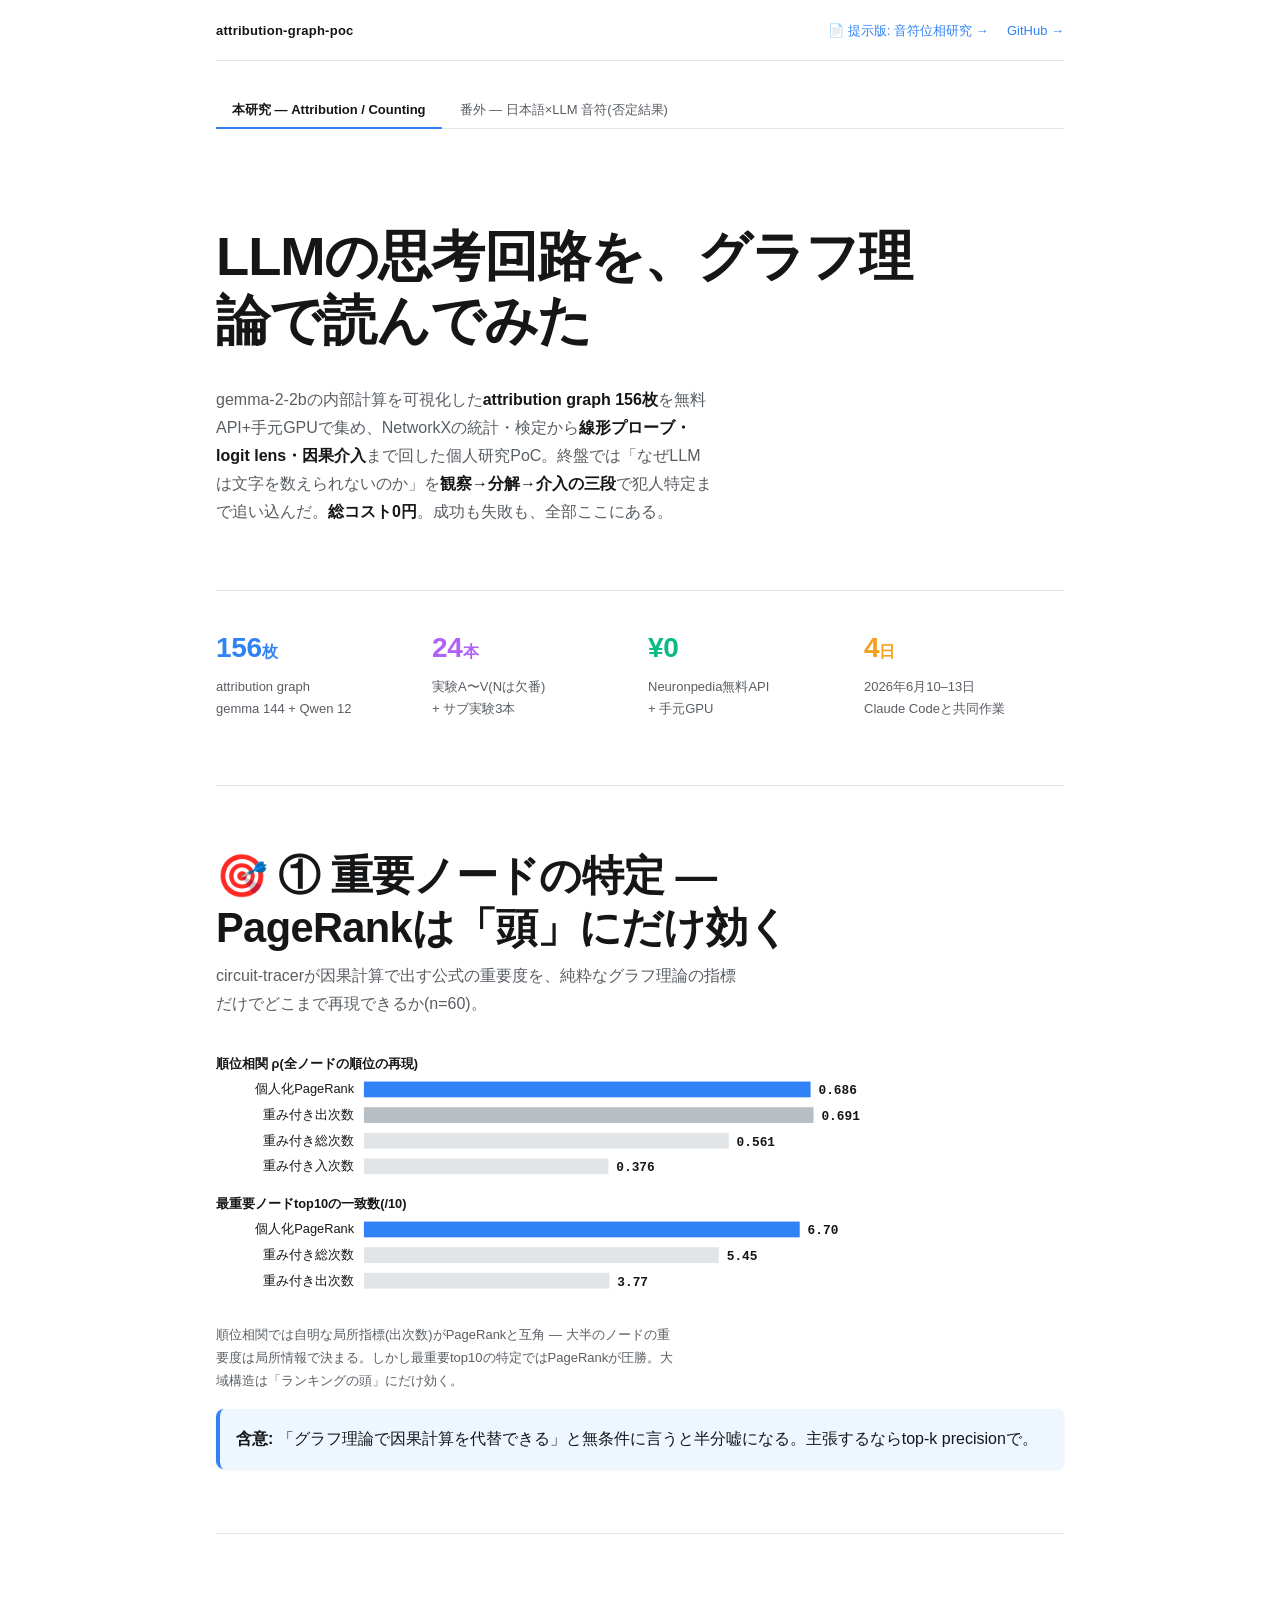
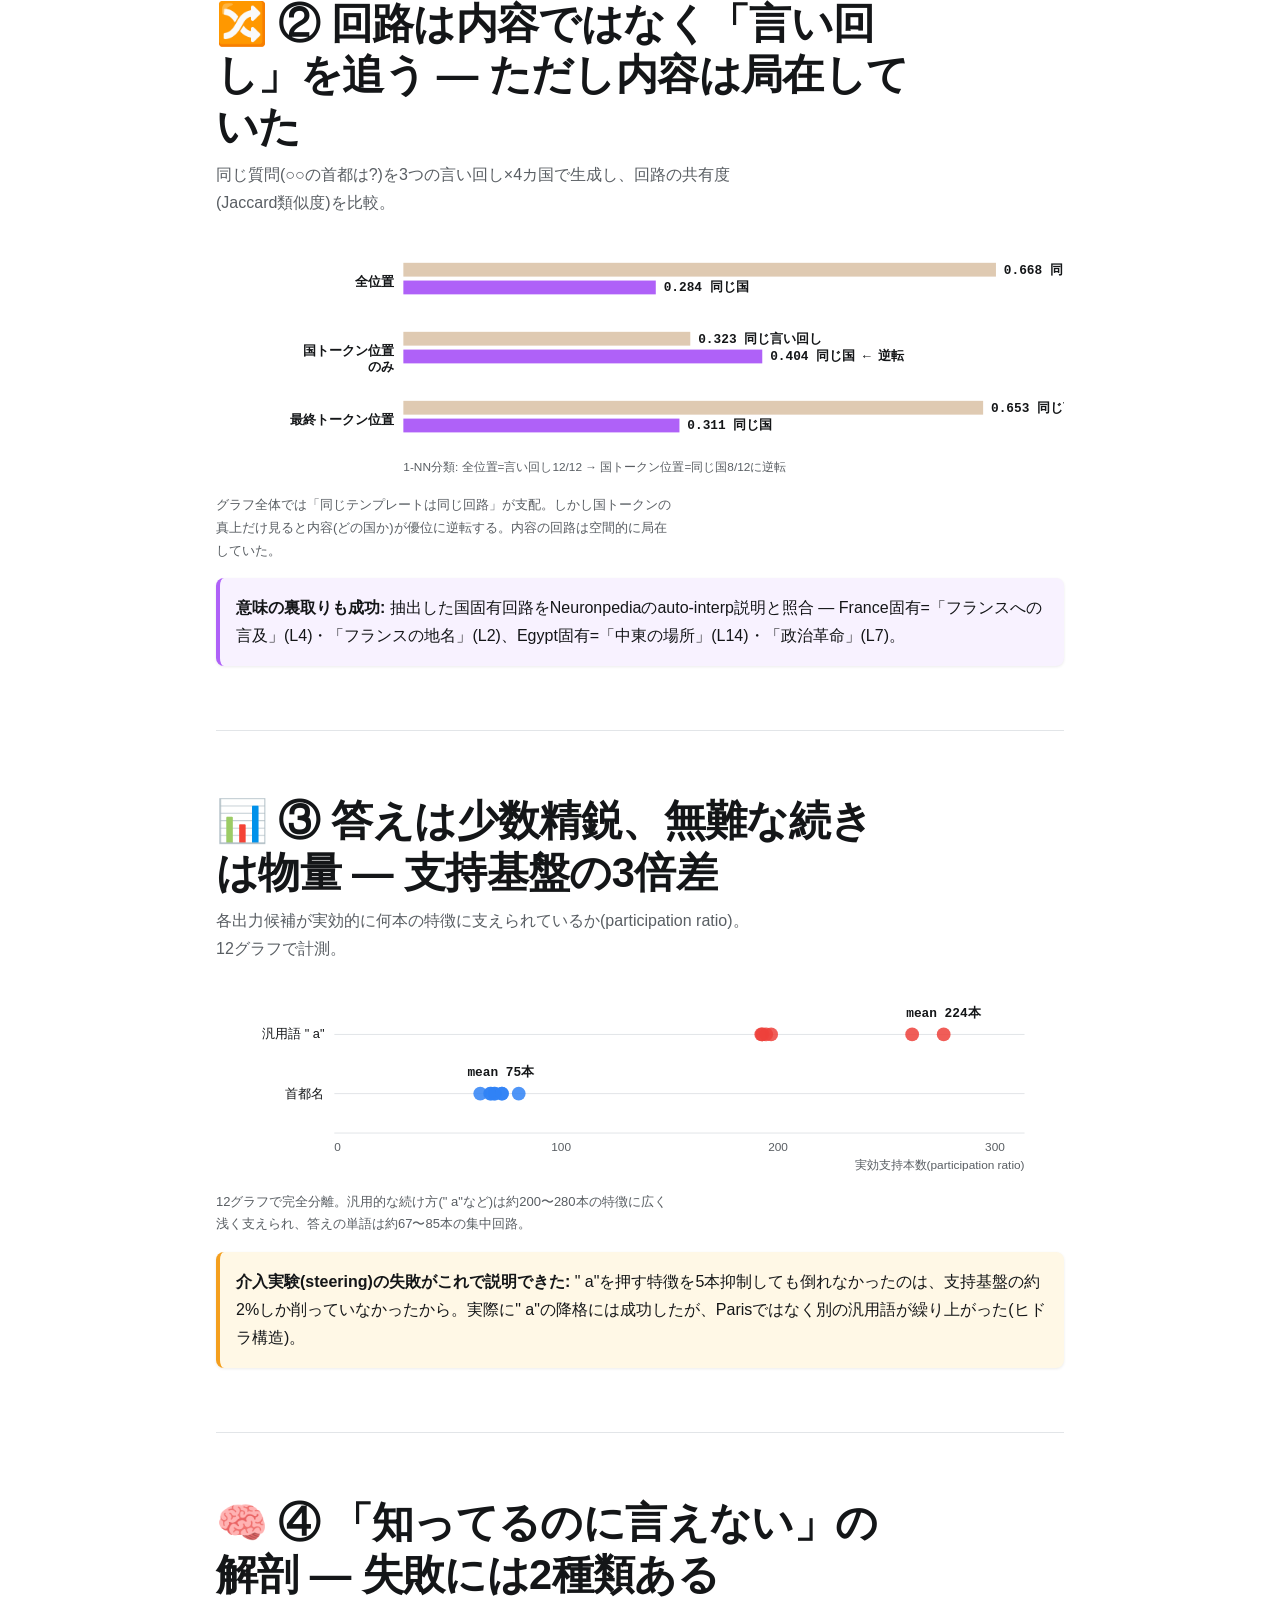
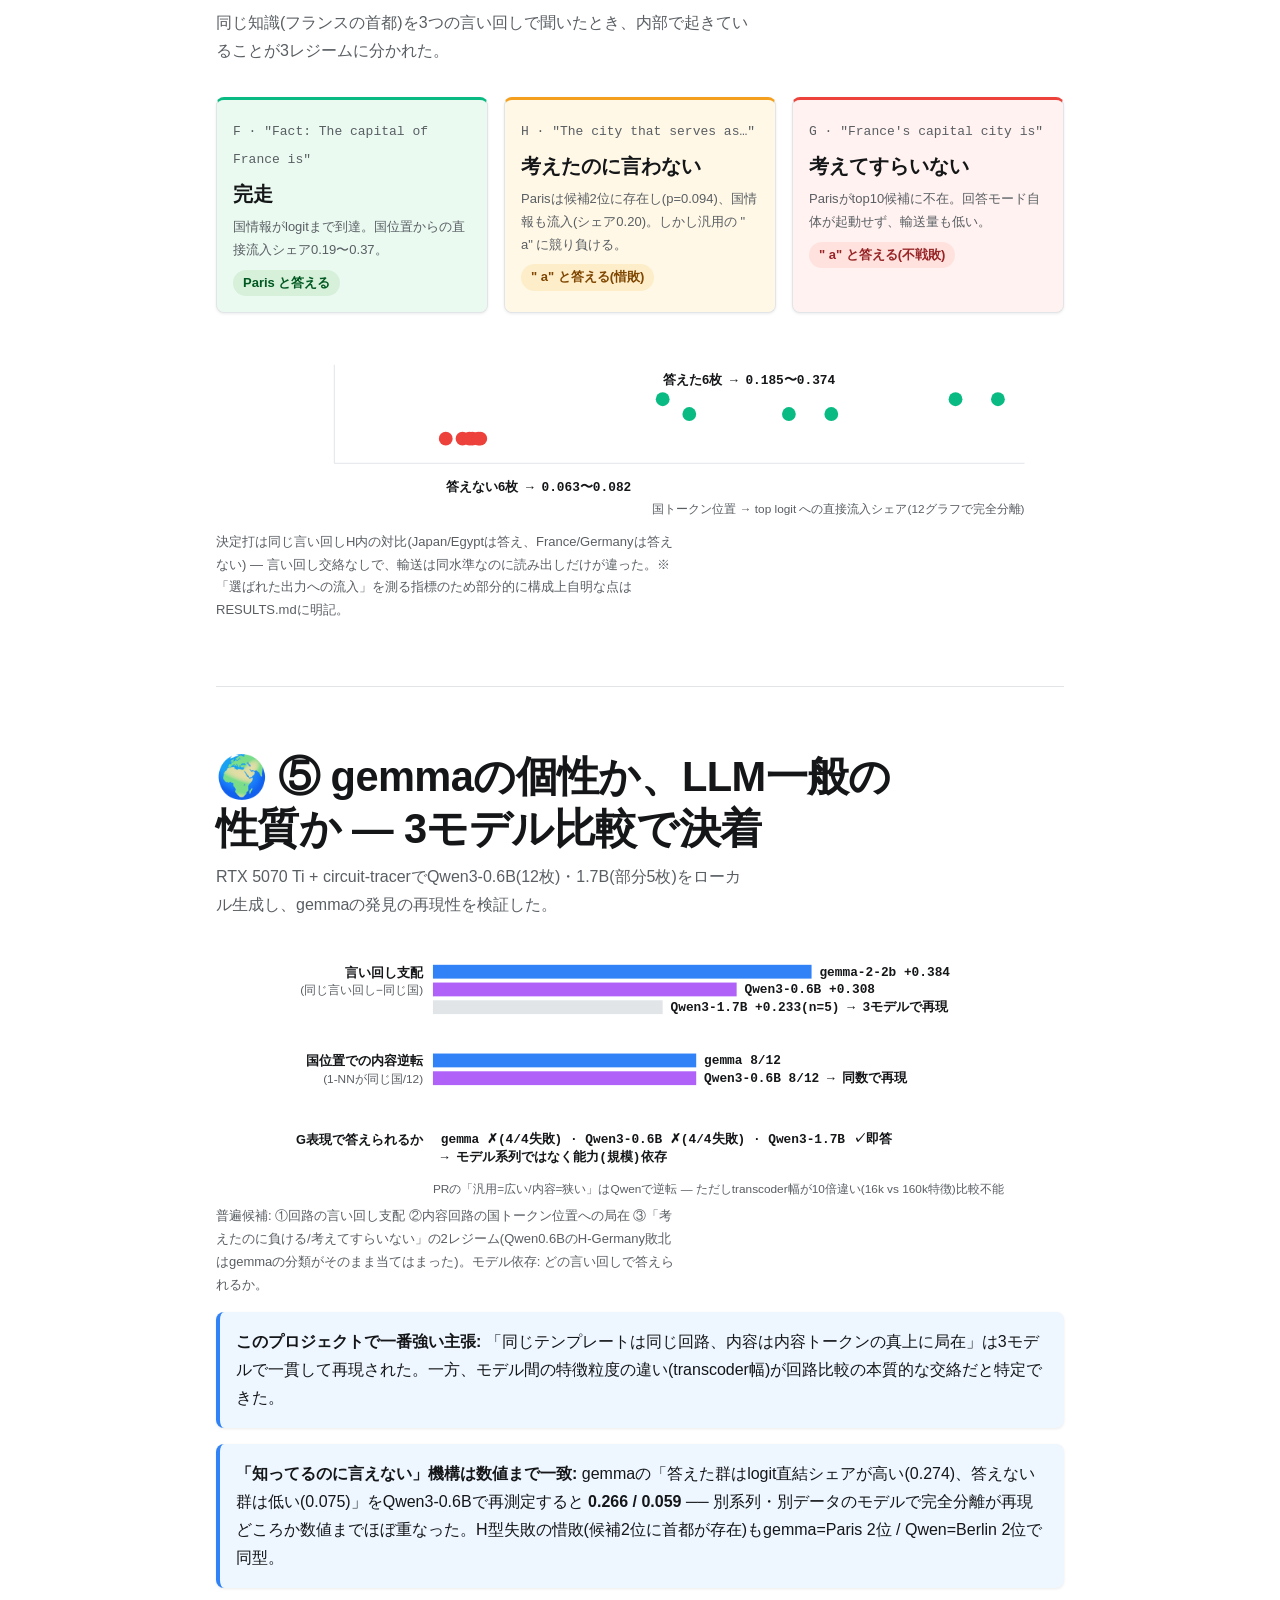
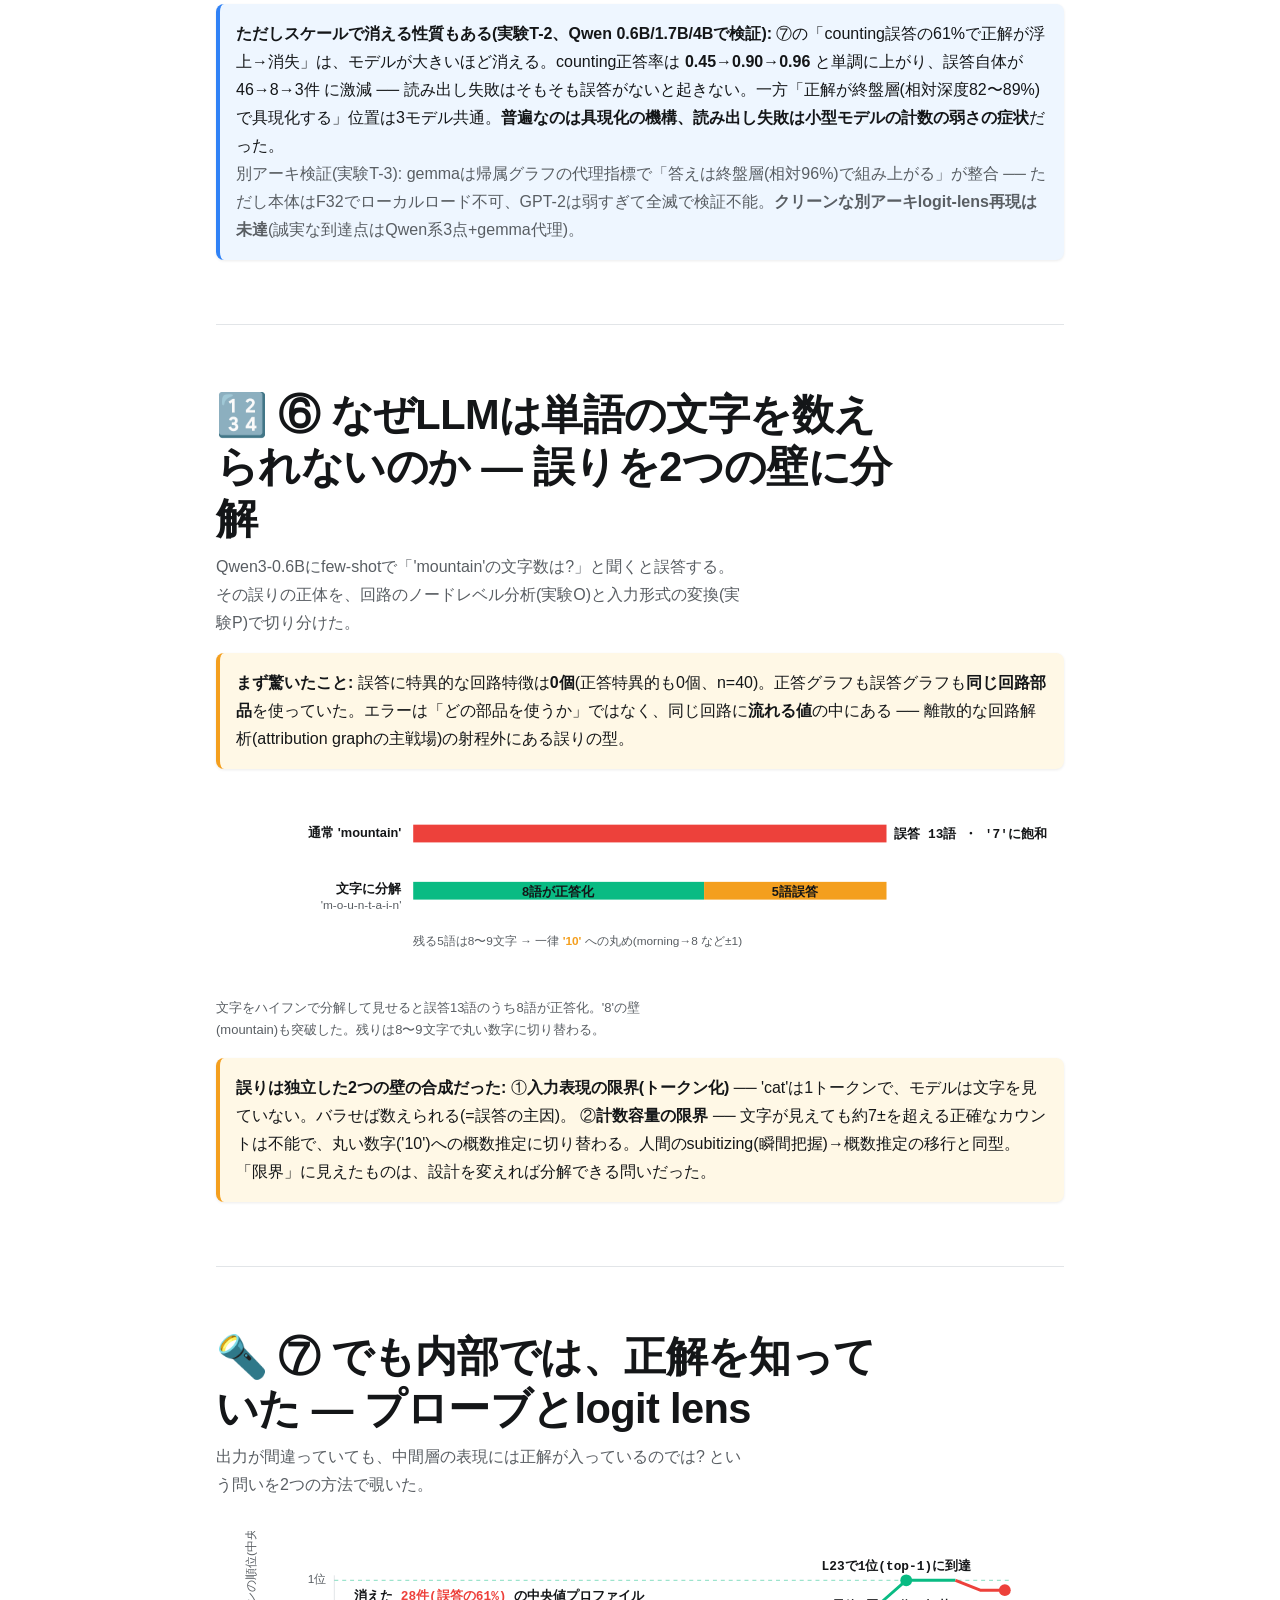
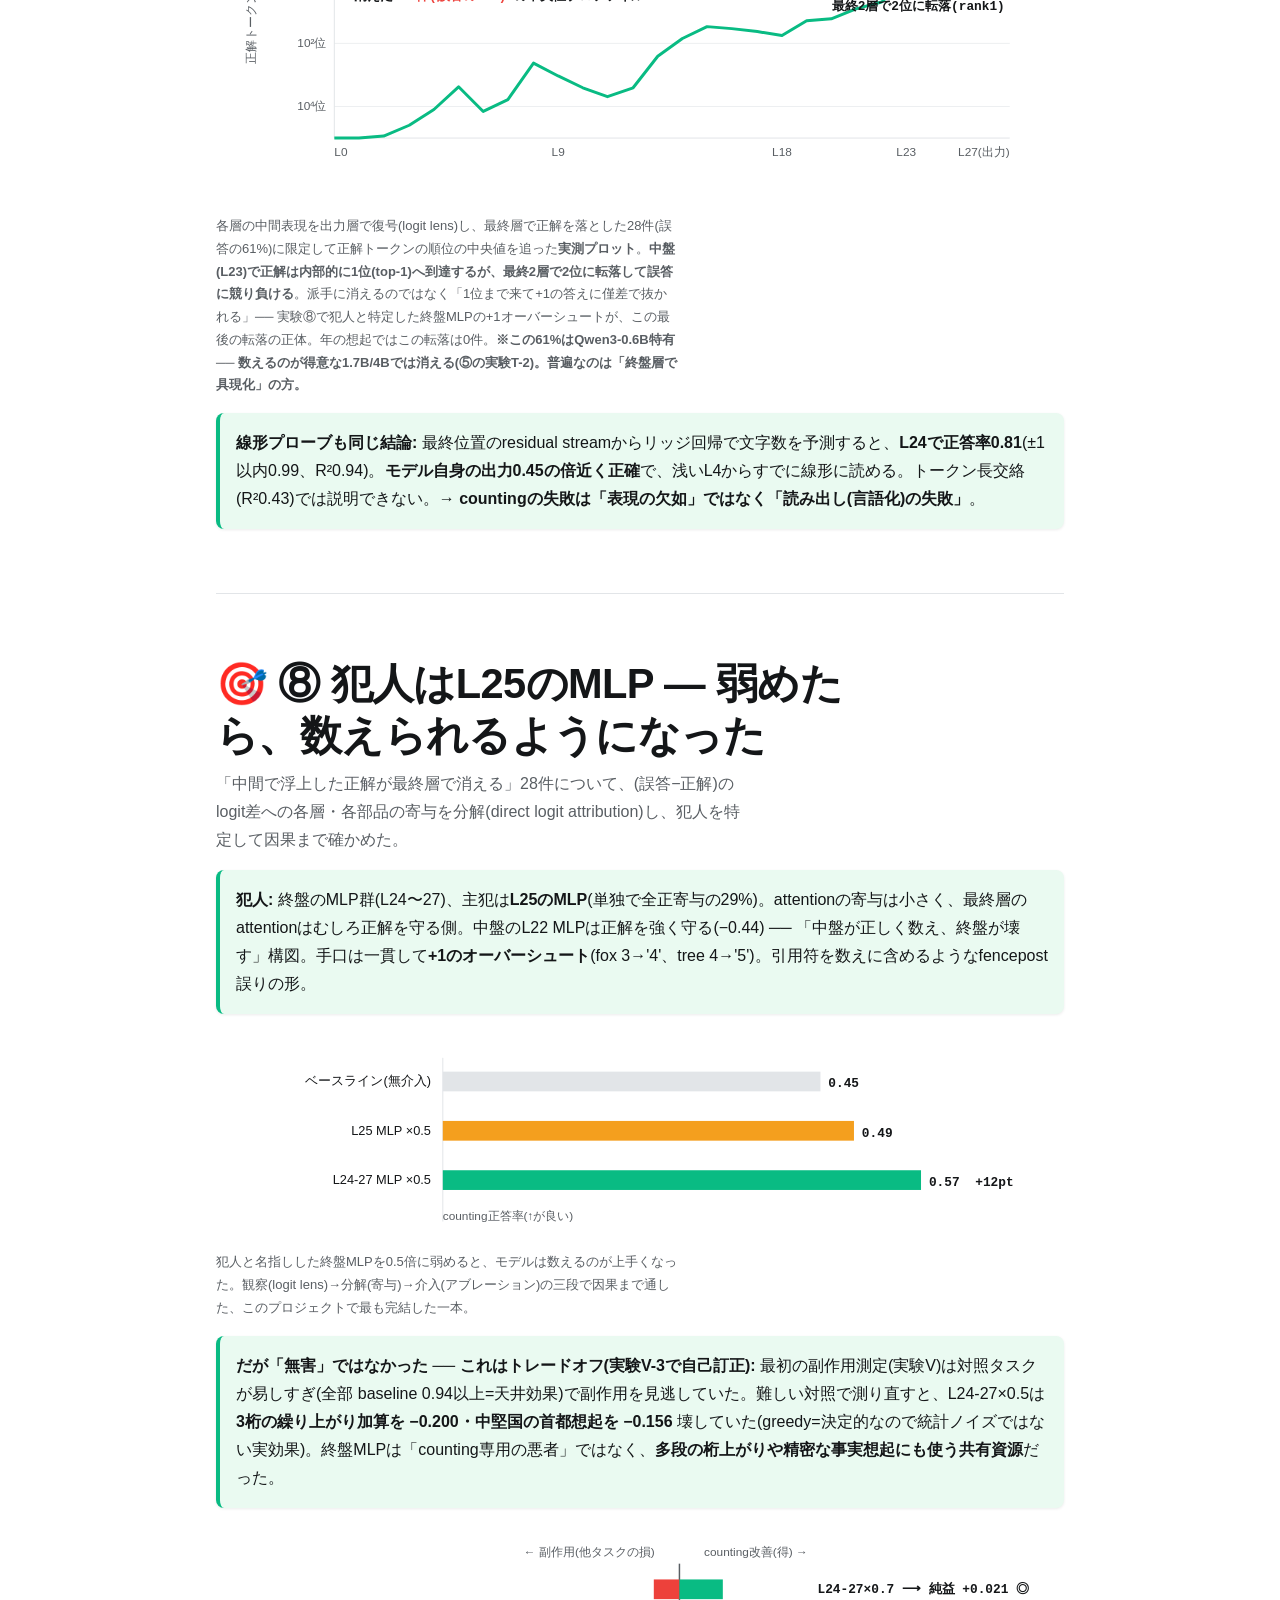
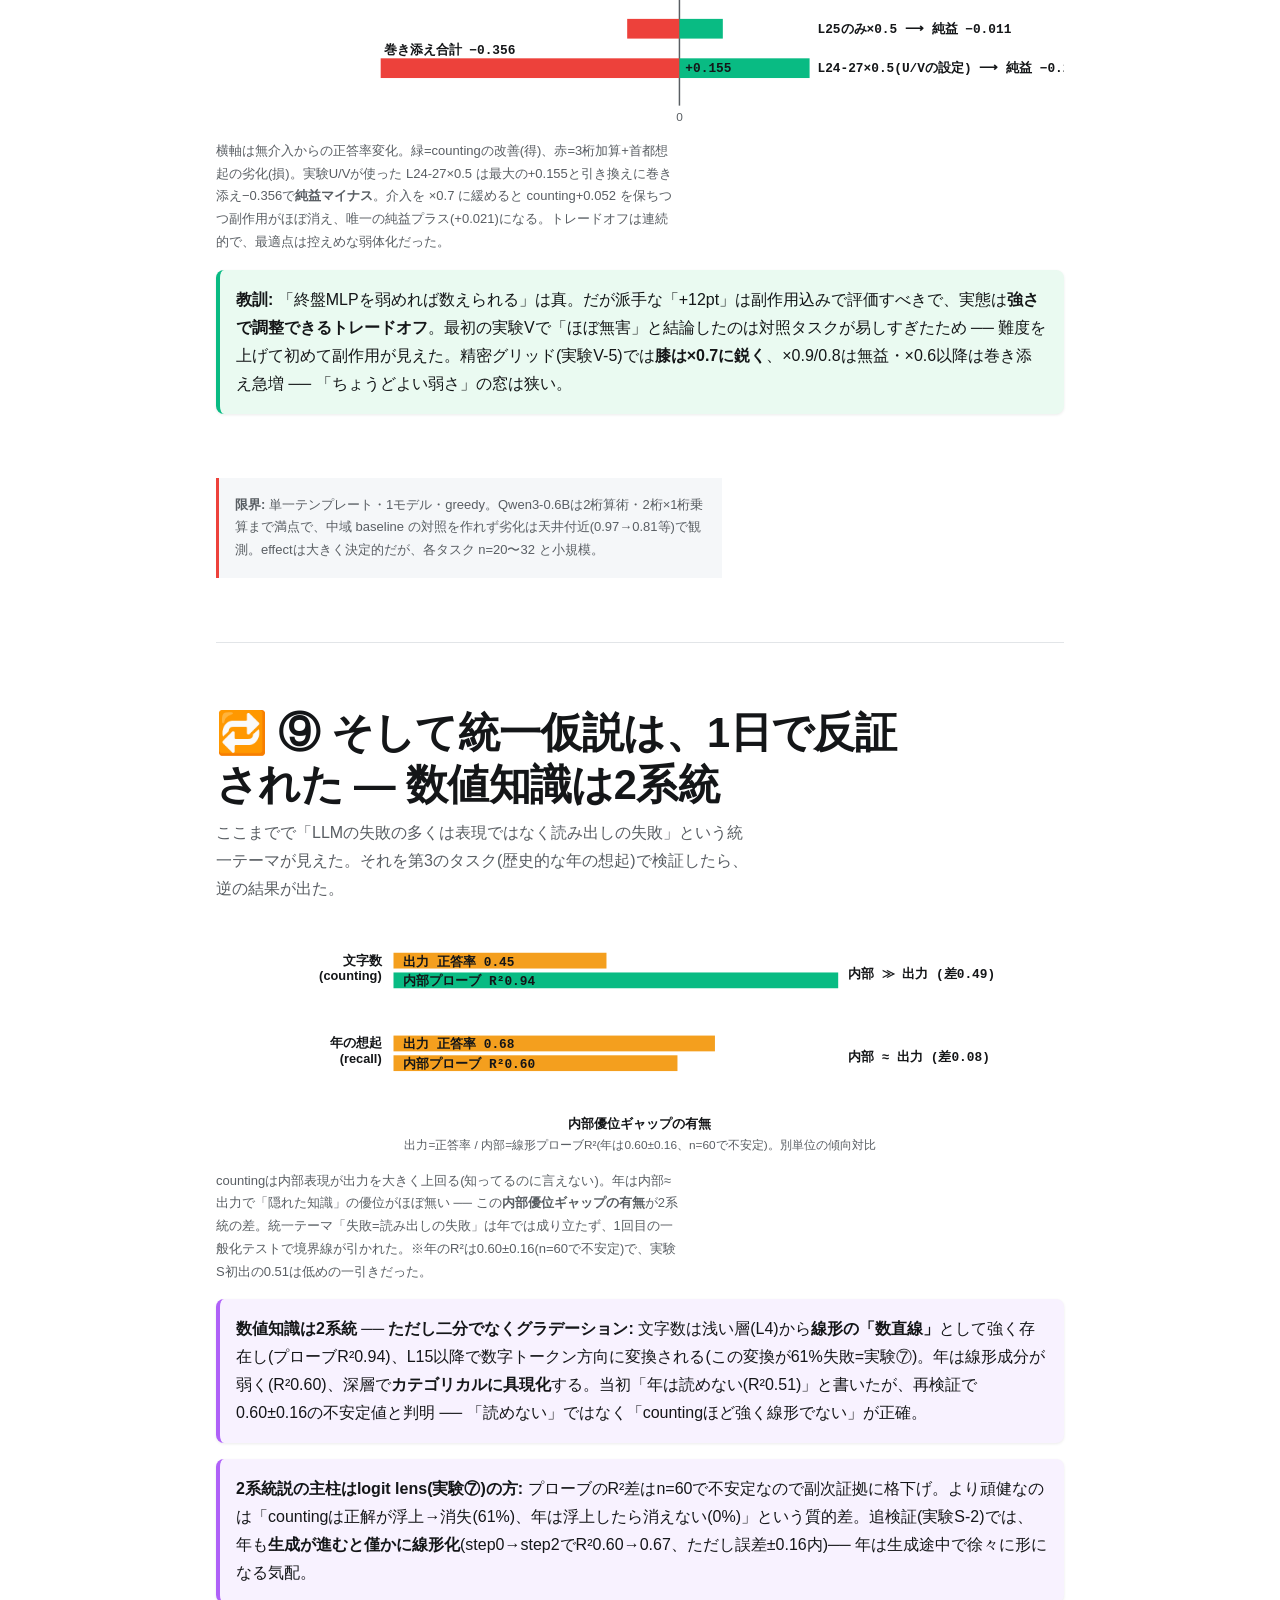
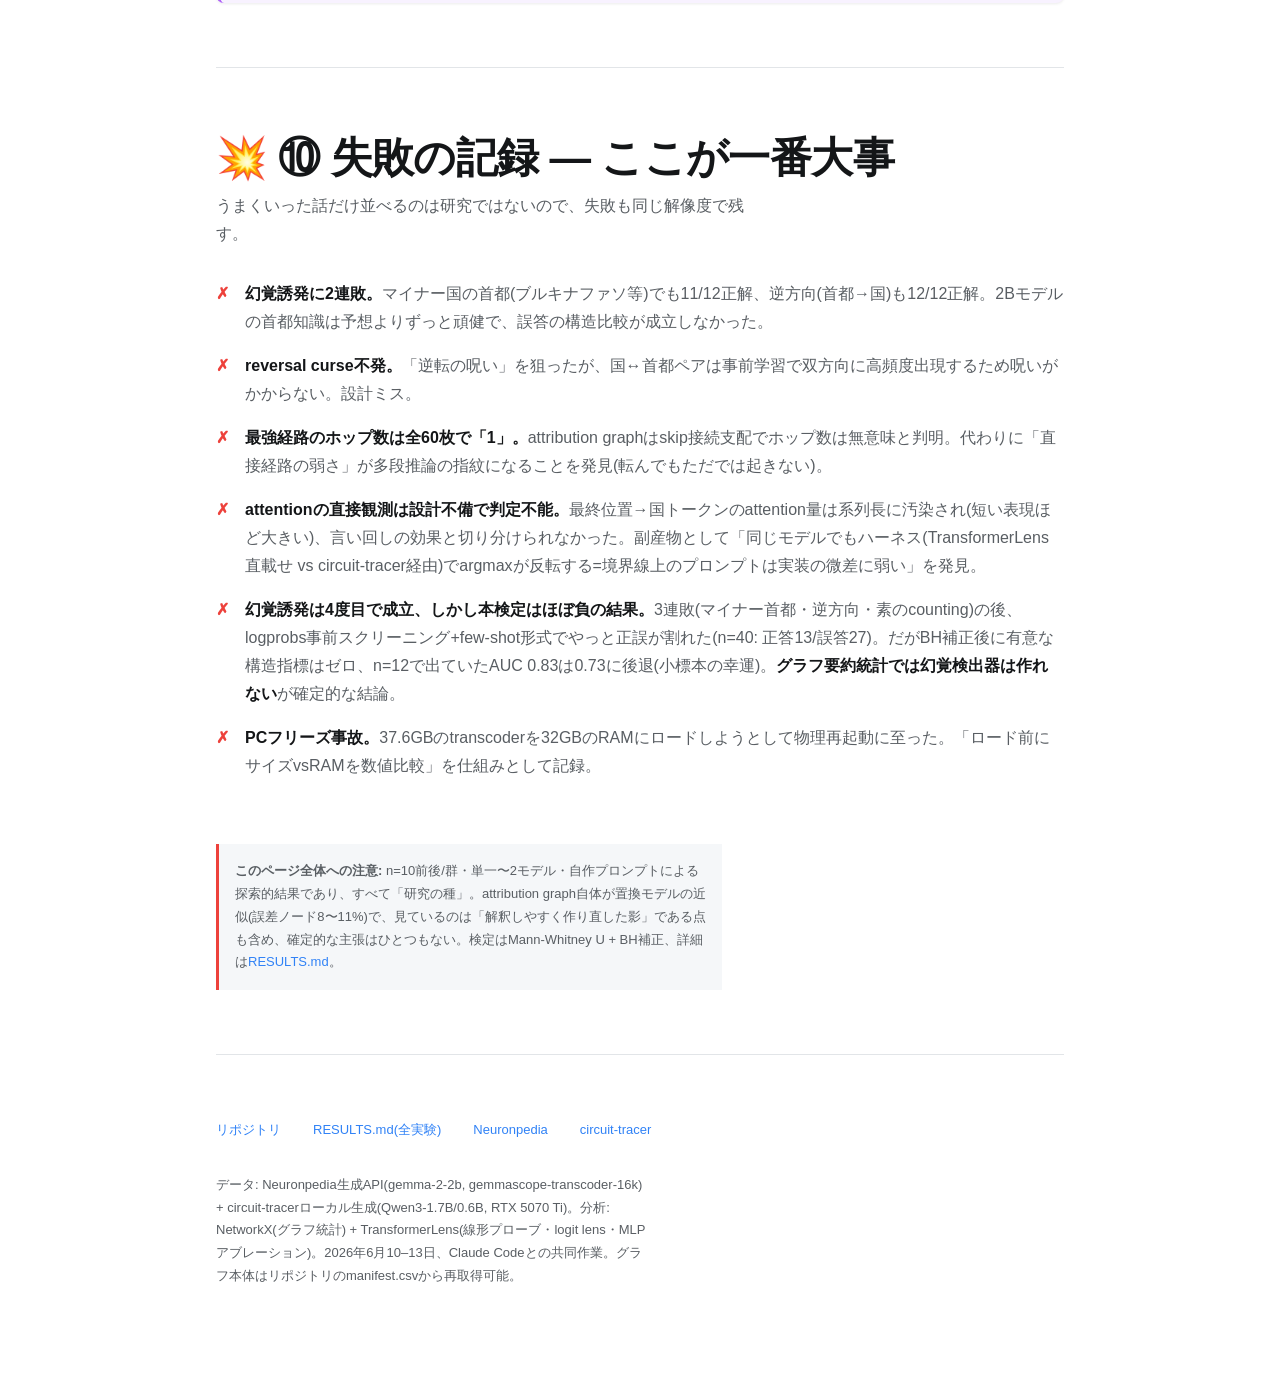
==== commit 6417b13a: "feat: 提示版ページ topology.html 新設 (market-graph様式) Apple風ミニマル白 (カバーヘッダ+sticky目次+番号セクション+カード)。 研究を8セクションで" ====
--- a/index.html
+++ b/index.html
@@ -162,7 +162,10 @@
 
 <header class="site">
   <span class="name">attribution-graph-poc</span>
-  <a class="gh" href="https://github.com/hajimedayo328/attribution-graph-poc">GitHub →</a>
+  <span>
+    <a class="gh" href="topology.html" style="margin-right:14px">📄 提示版: 音符位相研究 →</a>
+    <a class="gh" href="https://github.com/hajimedayo328/attribution-graph-poc">GitHub →</a>
+  </span>
 </header>
 
 <nav class="tabbar" role="tablist" aria-label="研究の切り替え">
@@ -869,6 +872,142 @@
   <div class="finding"><b>最終形:</b> 漢字音符・英語rhymeの高次幾何構造は<b>モデル容量にゲートされてシャープに現れ(~1.7-2.8B、系列依存)、訓練の中では漸進的に育つ</b>。意味構造は最小規模から存在する。LLM内部表現の幾何は一枚岩でなく、<b>構造の種類・規模・訓練・レシピの4軸で異なる誕生をする</b>。16モデル・3言語・2軸・事前登録つき。</div>
 </section>
 
+<section id="jp-robust">
+  <h2>🛡 番外⑭ 想定される批判を先回りで全部潰す (2026-07-02 午後)</h2>
+  <p class="sub">査読で突かれる前に自分で突いた。プロトコル頑健性4点 + 系列を6つに増やした結果、主張は狭く・固くなった。</p>
+  <figure class="chart">
+    <svg viewBox="0 0 860 260" role="img" aria-label="頑健性チェック4点の結果一覧">
+      <g transform="translate(30,18)">
+        <text x="0" y="0" class="bar-label" font-weight="600">プロトコル頑健性スイート (全通過)</text>
+        <g transform="translate(0,16)">
+          <rect x="0" y="0" width="800" height="30" fill="var(--color-green-soft)" rx="4"/>
+          <text x="12" y="19" class="bar-label"><tspan font-weight="700">層感度</tspan> — 980mは6深度(rel 0.25-0.90)全部null、1.8Bは全部有意(ratio 1.48-1.70) = onsetは層選択の人工物でない</text>
+        </g>
+        <g transform="translate(0,52)">
+          <rect x="0" y="0" width="800" height="30" fill="var(--color-green-soft)" rx="4"/>
+          <text x="12" y="19" class="bar-label"><tspan font-weight="700">共通item</tspan> — 両トークナイザ交差の同一38漢字で LLM-jp 1.62 / Qwen3 1.60 = ピーク一致が同一項目で再現</text>
+        </g>
+        <g transform="translate(0,88)">
+          <rect x="0" y="0" width="800" height="30" fill="var(--color-green-soft)" rx="4"/>
+          <text x="12" y="19" class="bar-label"><tspan font-weight="700">頻度統制</tspan> — 音符/意味のトークンID分布差なし(p=0.47)、頻度マッチnullでも z=+3.4 = 頻出漢字の偏りでは説明不能</text>
+        </g>
+        <g transform="translate(0,124)">
+          <rect x="0" y="0" width="800" height="30" fill="var(--color-amber-soft)" rx="4"/>
+          <text x="12" y="19" class="bar-label"><tspan font-weight="700">量子化</tspan> — 4bitはratioを1.60→1.46に減衰(~25%)するが破壊しない = 13B/8Bの減衰値は保守的推定、OLMoのnullは量子化で説明不能</text>
+        </g>
+        <g transform="translate(0,168)">
+          <text x="0" y="12" class="bar-label" font-weight="600">系列プロファイル分類 (6系列測定の帰結)</text>
+          <text x="0" y="34" class="bar-label">① <tspan font-weight="700">シャープ創発型</tspan>: LLM-jp / Qwen3 / Pythia — しきい値でratio~1.5-1.6のピーク、独立系列間で定量一致</text>
+          <text x="0" y="54" class="bar-label">② <tspan font-weight="700">早期弱形成→消失型</tspan>: Sarashina2.2 — 0.5-1bで弱い構造(1.3)、3bで消滅(1.05)</text>
+          <text x="0" y="74" class="bar-label">③ <tspan font-weight="700">不形成型</tspan>: OLMo-2 — 1Bも7Bもnull (英語rhyme)。Pythia 2.8bが+3.2なので「新しく強い=形成」ではない</text>
+        </g>
+      </g>
+    </svg>
+    <figcaption>先行研究との対比も確立: 一般点群のPH研究(arXiv:2606.19542)は「トポロジー再編は訓練最初期に集中」と報告するが、<b>言語カテゴリ条件付きの位相は訓練後半まで漸進成長する(番外⑬)</b> — 一般位相とカテゴリ位相は違う時間発展をする。</figcaption>
+  </figure>
+  <div class="finding"><b>最終主張(狭く・固く):</b> 言語カテゴリ条件付きトポロジー(音的類似のH_1)の<b>形成は学習レシピ依存</b>。形成する系列では<b>容量でシャープに現れ(独立2系列がratio~1.6@1.7-1.8Bで定量一致)、訓練内では漸進的に育つ</b>。意味カテゴリの凝縮は最小規模(150m)から常在。容量は必要条件であって十分条件ではない。</div>
+</section>
+
+<section id="jp-dissoc">
+  <h2>⚡ 番外⑮ 最後の問い:「その位相、能力に効いてるの？」→ 効いてなかった (2026-07-02 夕)</h2>
+  <p class="sub">創発する位相の機能的意義を検証。12モデルで「位相の有無」×「行動能力(logprob強制選択: 正しい読み/韻 vs もっともらしい誤答)」の対応を測った。</p>
+  <figure class="chart">
+    <svg viewBox="0 0 860 330" role="img" aria-label="位相×行動の二重乖離表">
+      <g transform="translate(30,18)">
+        <text x="0" y="0" class="bar-label" font-weight="600">位相 × 行動能力 (JP=漢字読み12問 / EN=韻判定12問, chance=6/12)</text>
+        <g transform="translate(0,16)">
+          <rect x="0" y="0" width="800" height="30" fill="var(--color-amber-soft)" rx="4"/>
+          <text x="12" y="19" class="bar-label"><tspan font-weight="700">能力あり・位相なし</tspan> — LLM-jp 150m/440m/980m: 読み11-12/12満点 (位相z≈-0.8) / OLMo-2 1B・7B: 韻11-12/12 (位相null)</text>
+        </g>
+        <g transform="translate(0,52)">
+          <rect x="0" y="0" width="800" height="30" fill="var(--color-amber-soft)" rx="4"/>
+          <text x="12" y="19" class="bar-label"><tspan font-weight="700">位相あり・能力なし/弱</tspan> — pythia-2.8b: 位相z=+3.2なのに韻7/12=チャンス / Qwen3-1.7B: 位相最強(+4.2)なのに読み8/12</text>
+        </g>
+        <g transform="translate(0,88)">
+          <rect x="0" y="0" width="800" height="30" fill="var(--color-subtle)" rx="4"/>
+          <text x="12" y="19" class="bar-label"><tspan font-weight="700">一致セル</tspan> — LLM-jp 1.8B/3.7B (両あり) / pythia-1.4b (両なし) / Qwen3-4B EN (両あり)</text>
+        </g>
+        <text x="0" y="146" class="bar-label" font-weight="600">読み能力を実際に決めるもの: 日本語データ量 (LLM-jpは150mでも満点、Qwen3は4Bでも10/12)</text>
+        <text x="0" y="168" class="bar-label">位相を実際に決めるもの: 学習レシピ (規模しきい値つき)。両者は別の要因に従う = 無相関</text>
+        <g transform="translate(0,190)">
+          <rect x="0" y="0" width="800" height="60" fill="var(--color-red-soft)" rx="4"/>
+          <text x="12" y="24" class="bar-label" font-weight="700">結論: カテゴリ条件付きH_1位相は、対応する行動能力の必要条件でも十分条件でもない。</text>
+          <text x="12" y="46" class="bar-label">創発はする(シャープ・頑健・2系列定量一致)。だが機能的基盤ではなく「学習レシピの幾何的シグネチャ」= 副産物。</text>
+        </g>
+        <text x="0" y="278" class="axis-label">これは番外⑥の敬語で見た「probeで読める≠生成に使われる」ギャップの位相版。「表現の記述は機能を含意しない」が</text>
+        <text x="0" y="295" class="axis-label">この研究を貫く統一テーマになった。位相の意義を証明しようとして「意義がない」ことを証明した — 正直な科学の形。</text>
+      </g>
+    </svg>
+    <figcaption>副産物: Qwen3-4Bの初期読みテスト3/12 (番外①) は生成形式の失敗と確定 — 強制選択なら10/12で知識はある。測定形式が結論を変える、もこの研究で繰り返し出たテーマ。TDA×LLM分野への実証的警告として「位相の記述だけの論文は機能面の検証を欠く」を二重乖離×2言語で示した。</figcaption>
+  </figure>
+</section>
+
+<section id="jp-mech">
+  <h2>🔧 番外⑯ ループはどこで作られるか — 種と増幅器 (2026-07-02深夜)</h2>
+  <p class="sub">機構を3段で掘った: ①データ由来か? (コーパス統計のPPMIで測る) ②どの層が作るか? (全層プロファイル) ③層の中の何が? (attn/MLP個別ablation)</p>
+  <figure class="chart">
+    <svg viewBox="0 0 860 300" role="img" aria-label="機構分解: P5コーパス不在、L2増幅器、種と増幅の分離">
+      <g transform="translate(30,18)">
+        <text x="0" y="0" class="bar-label" font-weight="600">① P5(事前登録・的中): ja Wikipedia 1億文字のPPMI点群には…</text>
+        <text x="20" y="22" class="bar-label">意味の凝縮 <tspan font-weight="700">あり</tspan> (H_0 z=-3.0) / 音符のループ <tspan font-weight="700">なし</tspan> (ratio=0.72) → <tspan font-weight="700">ループはデータの表面統計に無い=モデルが作る</tspan></text>
+        <text x="0" y="58" class="bar-label" font-weight="600">② 全層プロファイル: 増幅はL2に局在、その後25層「凍結」、最終層で崩壊</text>
+        <text x="20" y="80" class="bar-label">LLM-jp 1.8B: L0種1.23 → <tspan font-weight="700">L2で+0.45ジャンプ</tspan> → L9-L22ずっと1.66-1.73 (Δ≈0.00) → 最終2層で崩壊</text>
+        <text x="20" y="100" class="bar-label">Qwen3 1.7B: L0種1.23 → <tspan font-weight="700">L2で+0.37ジャンプ</tspan> → L3-L27まで1.57で完全凍結 → L28崩壊</text>
+        <text x="20" y="120" class="bar-label">Qwen3 0.6B: L2で1.39まで上がる(芽はある!)のに → L3以降が消去(0.97)。L3丸ごとスキップでも復活せず=<tspan font-weight="700">分散消去</tspan></text>
+        <text x="0" y="156" class="bar-label" font-weight="600">③ L2の中身: attention と MLP の協働 (どちらか片方ではない)</text>
+        <text x="20" y="178" class="bar-label">L2をablate: -attnでΔ-0.15/-0.18、-mlpでΔ-0.18/-0.20 (LLM-jp/Qwen3) = <tspan font-weight="700">各~半分ずつ、寄与構造まで2系列一致</tspan></text>
+        <g transform="translate(0,200)">
+          <rect x="0" y="0" width="800" height="60" fill="var(--color-blue-soft)" rx="4"/>
+          <text x="12" y="24" class="bar-label" font-weight="700">機構の結論: 創発 = 種(埋め込み学習が植える・データ統計外) × 増幅(L2のattn+MLP協働)の符号転換。</text>
+          <text x="12" y="46" class="bar-label">ピークの(種,増幅)は2系列で(1.22,+0.41)≒(1.25,+0.35)と定量一致。小モデルのnullは「種なし型」と「分散消去型」の2機構。</text>
+        </g>
+      </g>
+    </svg>
+    <figcaption>①は事前登録P5の的中 (意味幾何=データ継承だから150mから存在、音符ループ=モデルの構築物だから容量閾値・レシピ依存)。②③は探索的。一度作られた位相が残差ストリームを25層近く無変化で運ばれる「凍結」は印象的な観察。</figcaption>
+  </figure>
+</section>
+
+<section id="jp-scope">
+  <h2>🎯 番外⑰ 一般化が壊れ、本当の射程が確定した (2026-07-02〜03)</h2>
+  <p class="sub">「音符カテゴリ全体の性質」か検証するため、事前登録P6で系列を10→44に4倍拡張して再測定。結果は外れ — そして診断が本当の姿を特定した。</p>
+  <figure class="chart">
+    <svg viewBox="0 0 860 330" role="img" aria-label="P6転回: 拡張で消失、診断で古典10固有と確定、スワップテストで稀少性確認">
+      <g transform="translate(30,18)">
+        <g transform="translate(0,0)">
+          <rect x="0" y="0" width="800" height="30" fill="var(--color-red-soft)" rx="4"/>
+          <text x="12" y="19" class="bar-label"><tspan font-weight="700">P6外れ</tspan> — 拡張44系列でonset消失 (1.8B z=+3.9→0.0)。「音符一般」の主張は死亡</text>
+        </g>
+        <g transform="translate(0,38)">
+          <rect x="0" y="0" width="800" height="46" fill="var(--color-green-soft)" rx="4"/>
+          <text x="12" y="19" class="bar-label"><tspan font-weight="700">診断①</tspan> — フィラー150漢字で作った清潔なnullに対し、古典10系列だけなら再現: LLM-jp 1.45/z=+2.7、Qwen3 1.34/z=+2.6</text>
+          <text x="12" y="38" class="bar-label">追加系列のみは両系列でnull (1.07/0.97) = <tspan font-weight="700">ループは古典10系列(青寺工反主同干方古生)に固有</tspan></text>
+        </g>
+        <g transform="translate(0,92)">
+          <rect x="0" y="0" width="800" height="46" fill="var(--color-green-soft)" rx="4"/>
+          <text x="12" y="19" class="bar-label"><tspan font-weight="700">診断②スワップテスト</tspan> — ランダムな10系列の組×200と比較: 古典10は <tspan font-weight="700">99.5パーセンタイル(LLM-jp) / 97.0(Qwen3)</tspan></text>
+          <text x="12" y="38" class="bar-label">= 「最初の系列選択の偶然」説は棄却。上位3%未満の稀な構成で、部分的に混ぜても立たない=組み合わせ全体の性質</text>
+        </g>
+        <g transform="translate(0,146)">
+          <rect x="0" y="0" width="800" height="46" fill="var(--color-amber-soft)" rx="4"/>
+          <text x="12" y="19" class="bar-label"><tspan font-weight="700">未解明</tspan> — 何が10系列を分けるか: 系列サイズ✗ 頻度✗ 埋め込み凝集✗ 音符の根の頻度✗ (4因子とも棄却)</text>
+          <text x="12" y="38" class="bar-label">44系列版で示唆(-0.56)だった凝集も70系列版で消滅(-0.02)。識別因子は open question として残る</text>
+        </g>
+        <g transform="translate(0,200)">
+          <rect x="0" y="0" width="800" height="46" fill="var(--color-amber-soft)" rx="4"/>
+          <text x="12" y="19" class="bar-label"><tspan font-weight="700">行動テストN=12→48でもう1つ修正</tspan> — 「位相あって能力なし」セルは小標本の人工物と判明 (Qwen3 67→83%, pythia 58→71%)</text>
+          <text x="12" y="38" class="bar-label">生き残り: <tspan font-weight="700">位相は能力に必要ない</tspan> (位相ゼロのLLM-jp 150m=43/48, OLMo-2 7B=48/48満点)。二重乖離→単方向乖離に格下げ</text>
+        </g>
+        <g transform="translate(0,258)">
+          <rect x="0" y="0" width="800" height="52" fill="var(--color-blue-soft)" rx="4"/>
+          <text x="12" y="22" class="bar-label" font-weight="700">最終形: 古典10音符系列という稀な配置だけが、データに無いループ位相をL2で構築し、それは行動能力に使われない。</text>
+          <text x="12" y="42" class="bar-label">教訓5連: 小n相関はnで消える(密度/Gini/凝集/根/乖離半分)。LOOはセット拡張耐性を保証しない。全記録は PREREGISTRATION.md と RESULTS_SUMMARY.md。</text>
+        </g>
+      </g>
+    </svg>
+    <figcaption>探索→予言→反証→診断→再定義のフルサイクル2周目。主張は狭くなったが、狭い主張は清潔なnull・スワップテスト・N=48行動テストの全部に耐える。「広く浅い主張」より「狭く固い主張」— これがこの研究ログ全体の到達点。</figcaption>
+  </figure>
+</section>
+
 <section id="jp-summary">
   <h2>🧭 番外⑪ 結局、何が見つかったのか (Level 2.5 版)</h2>
   <p class="sub">同セッション続行で柱は 2 → 5 に増えた。形の違う5種類の finding が並ぶ。</p>
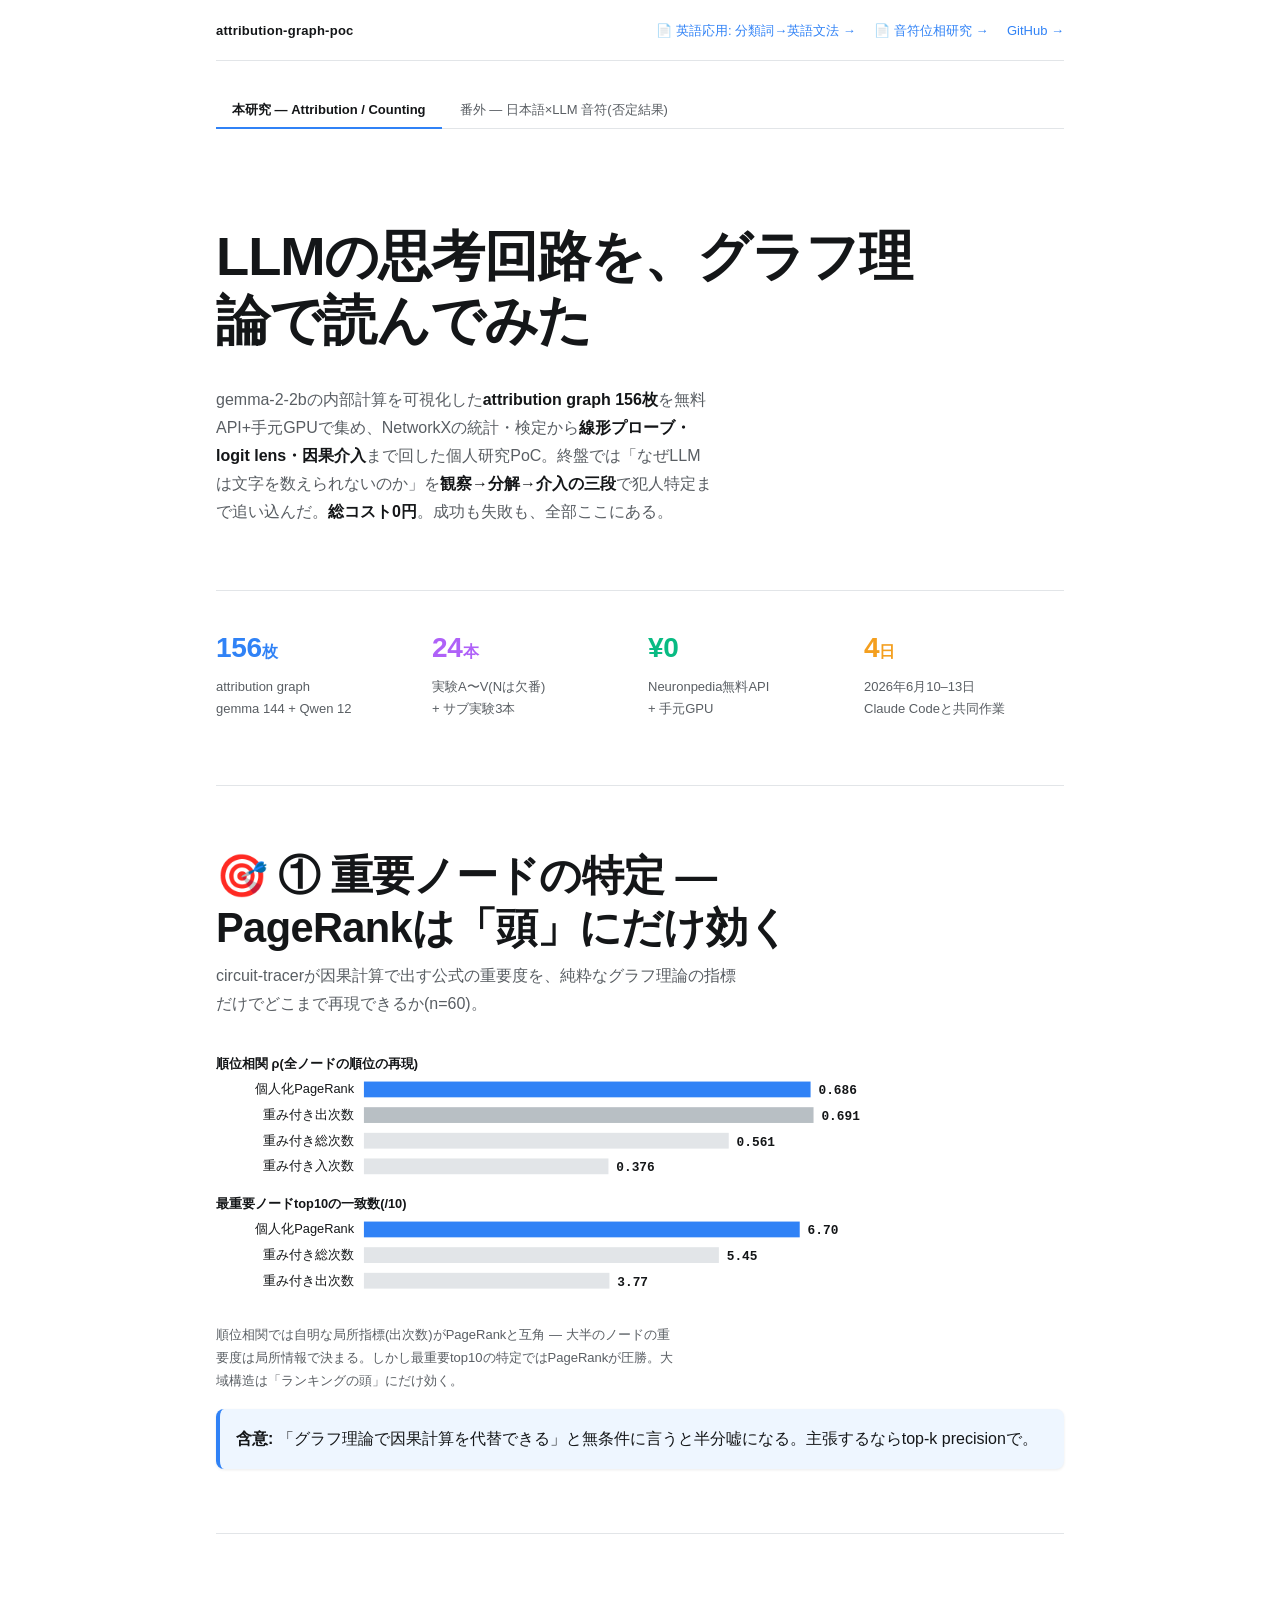
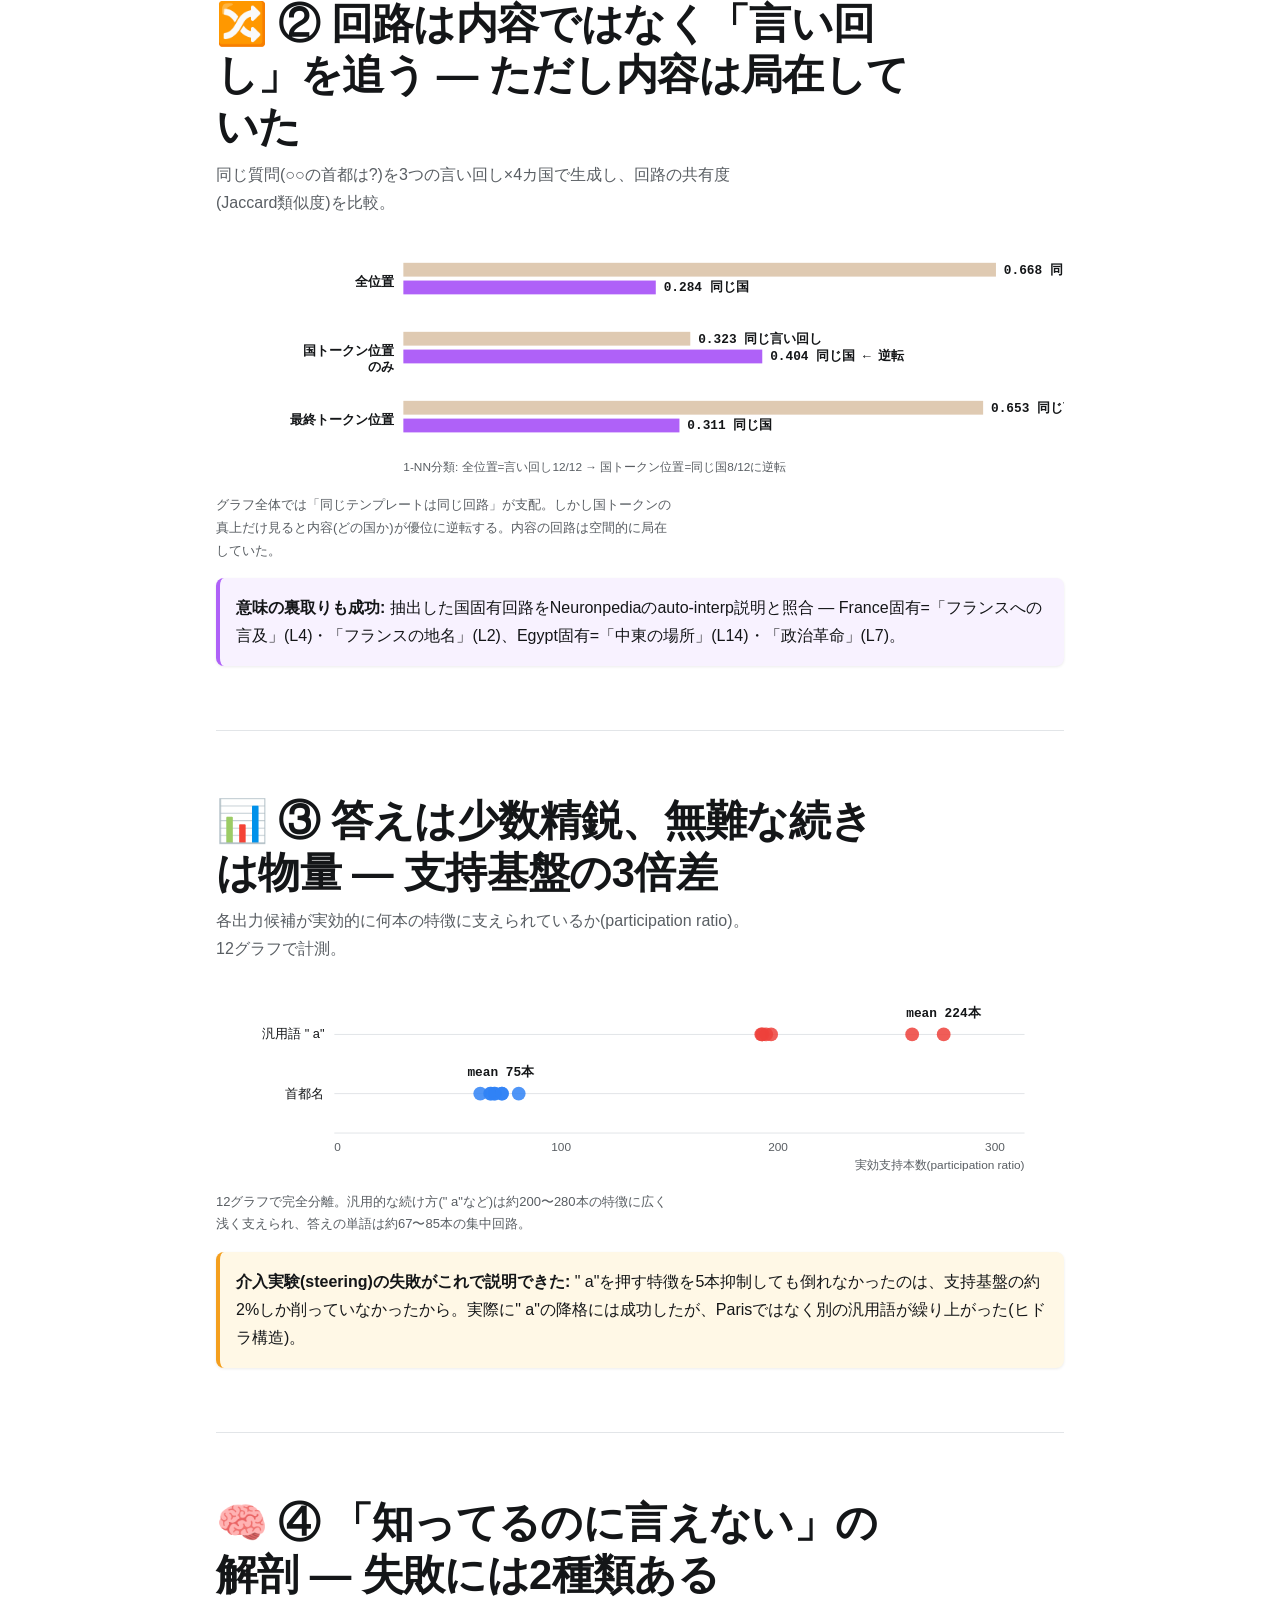
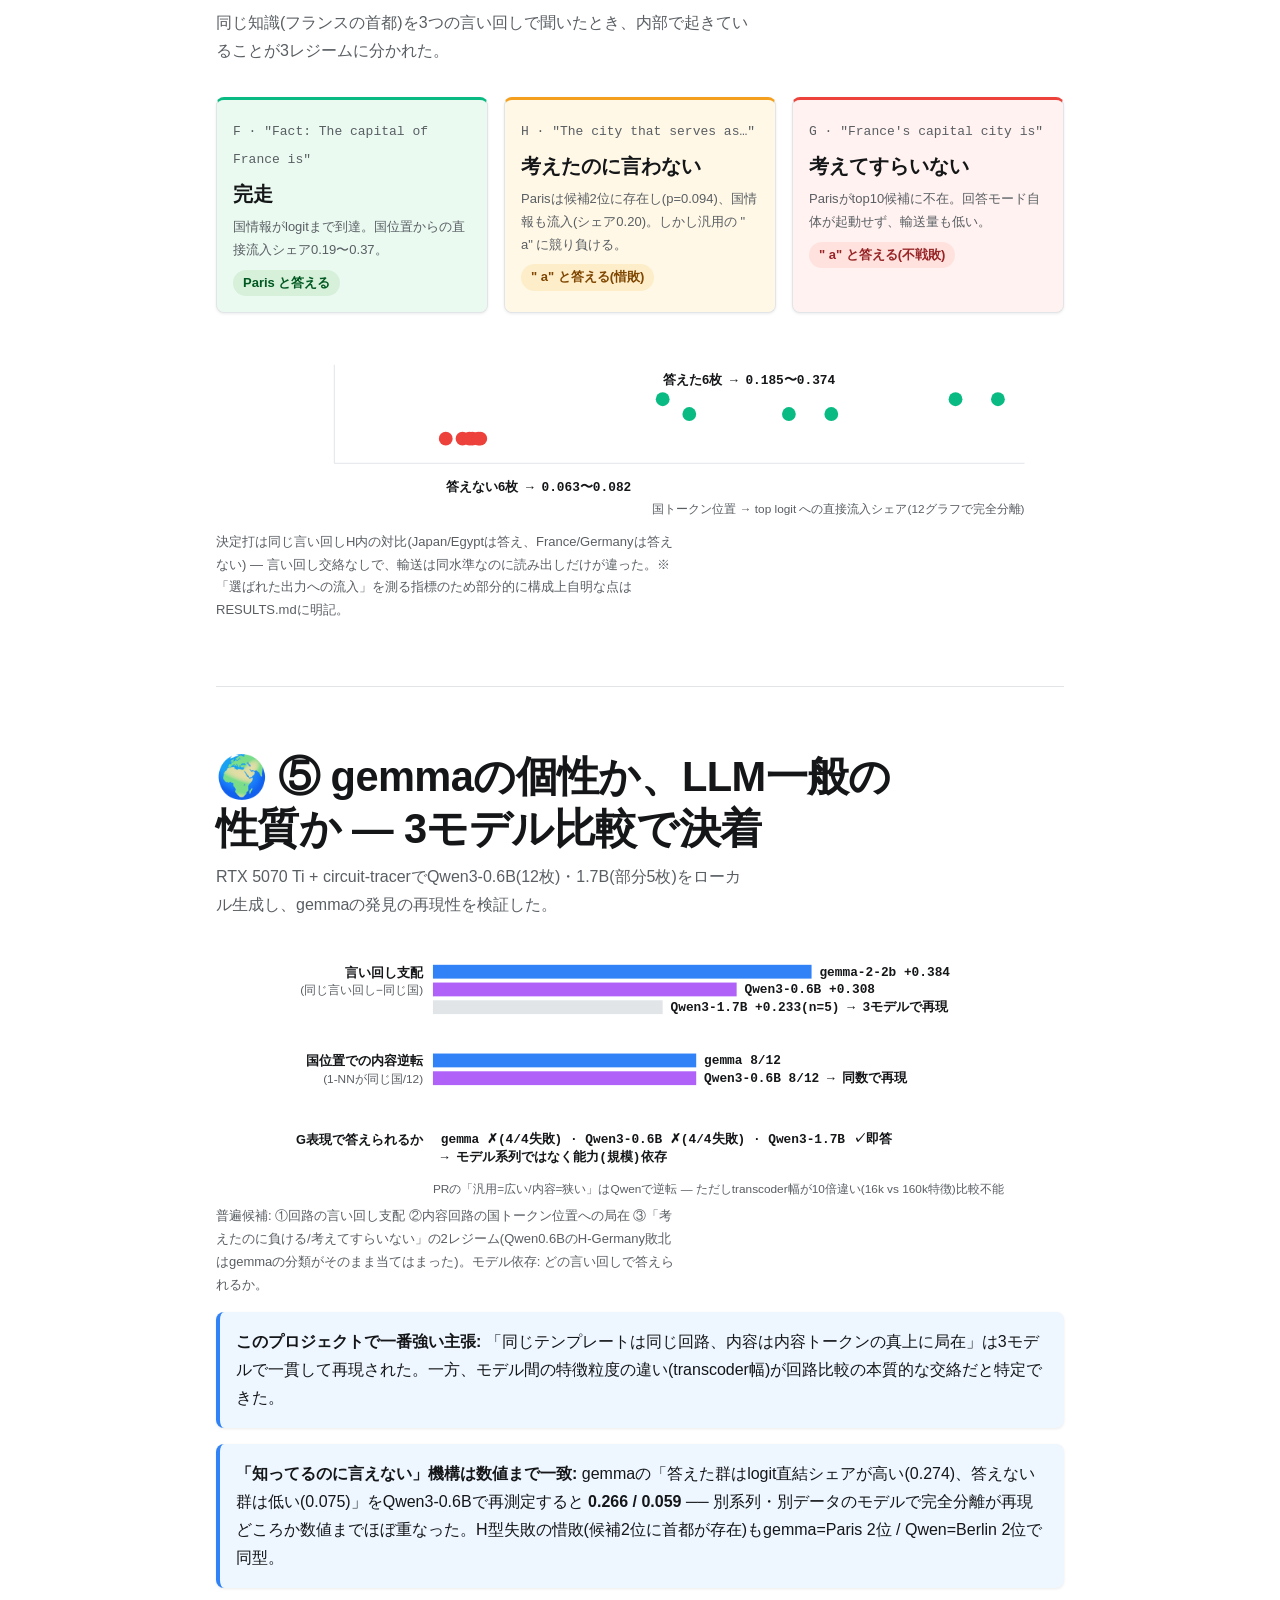
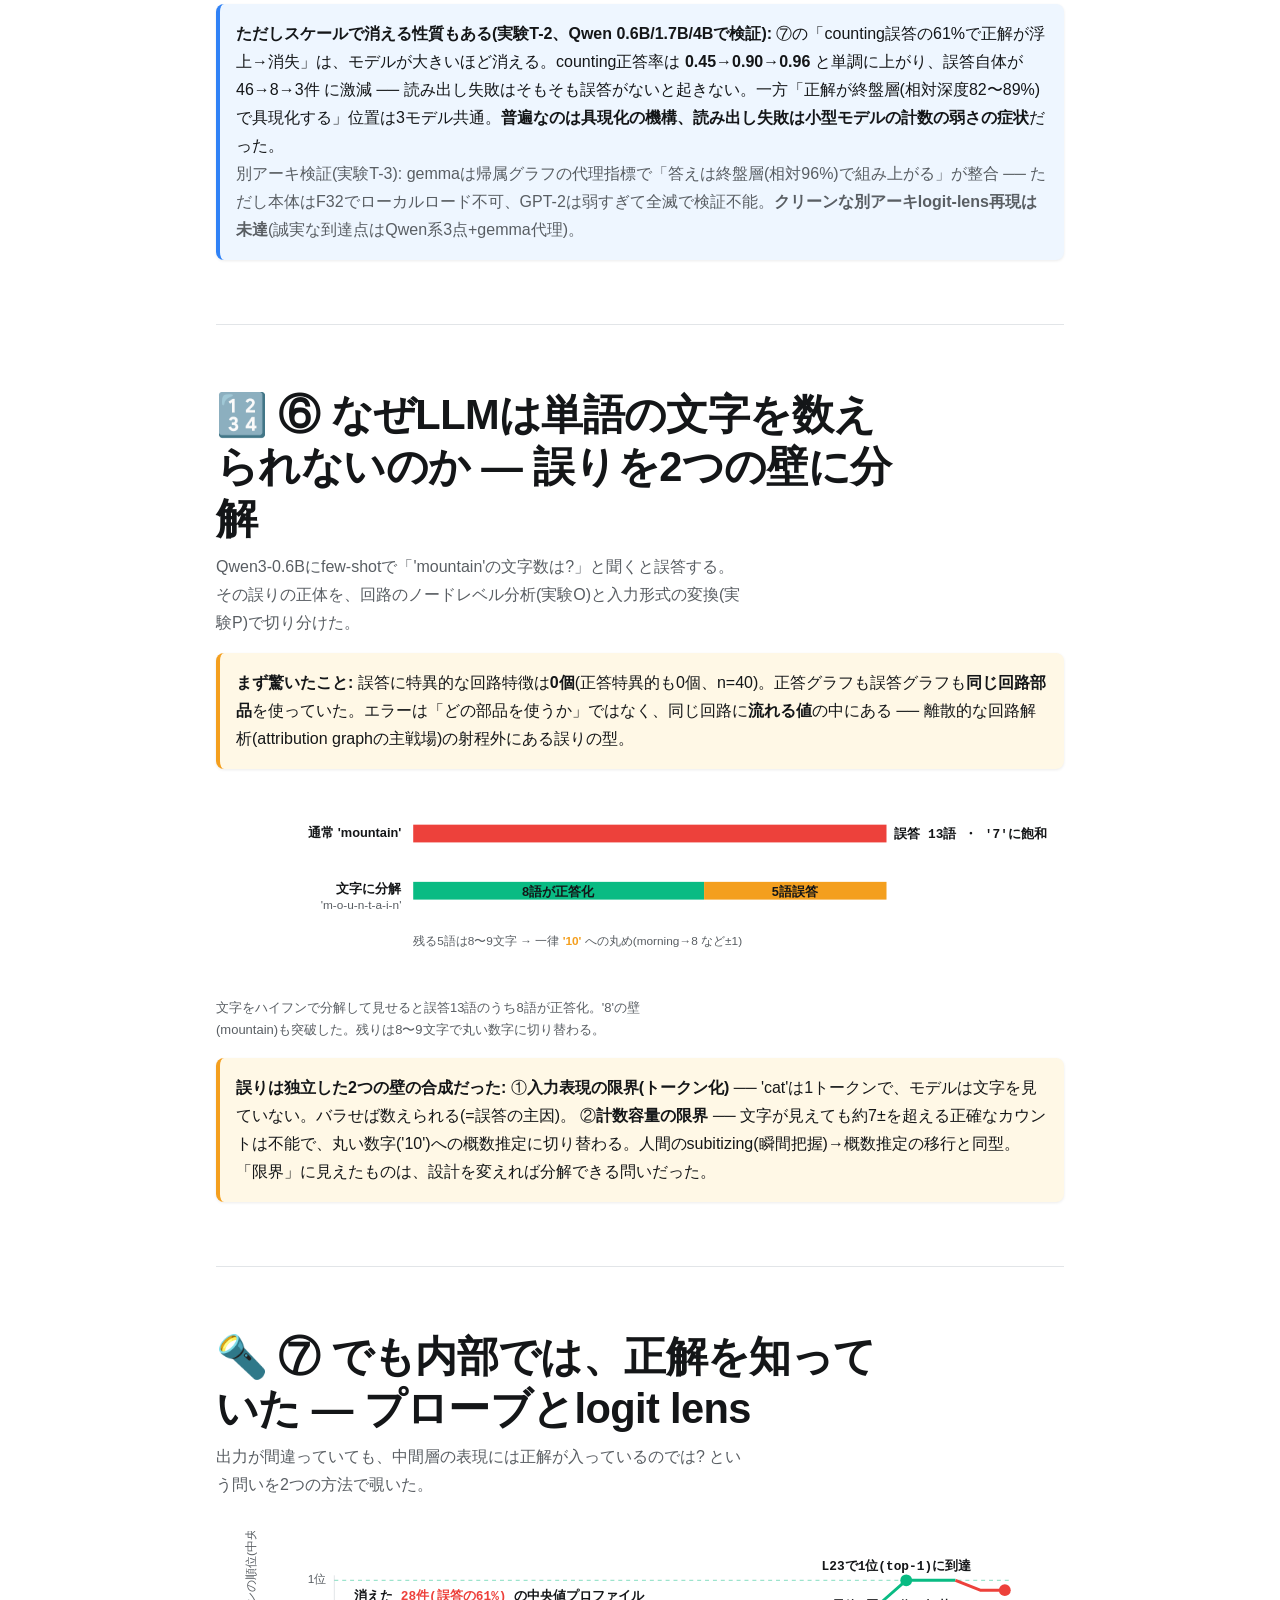
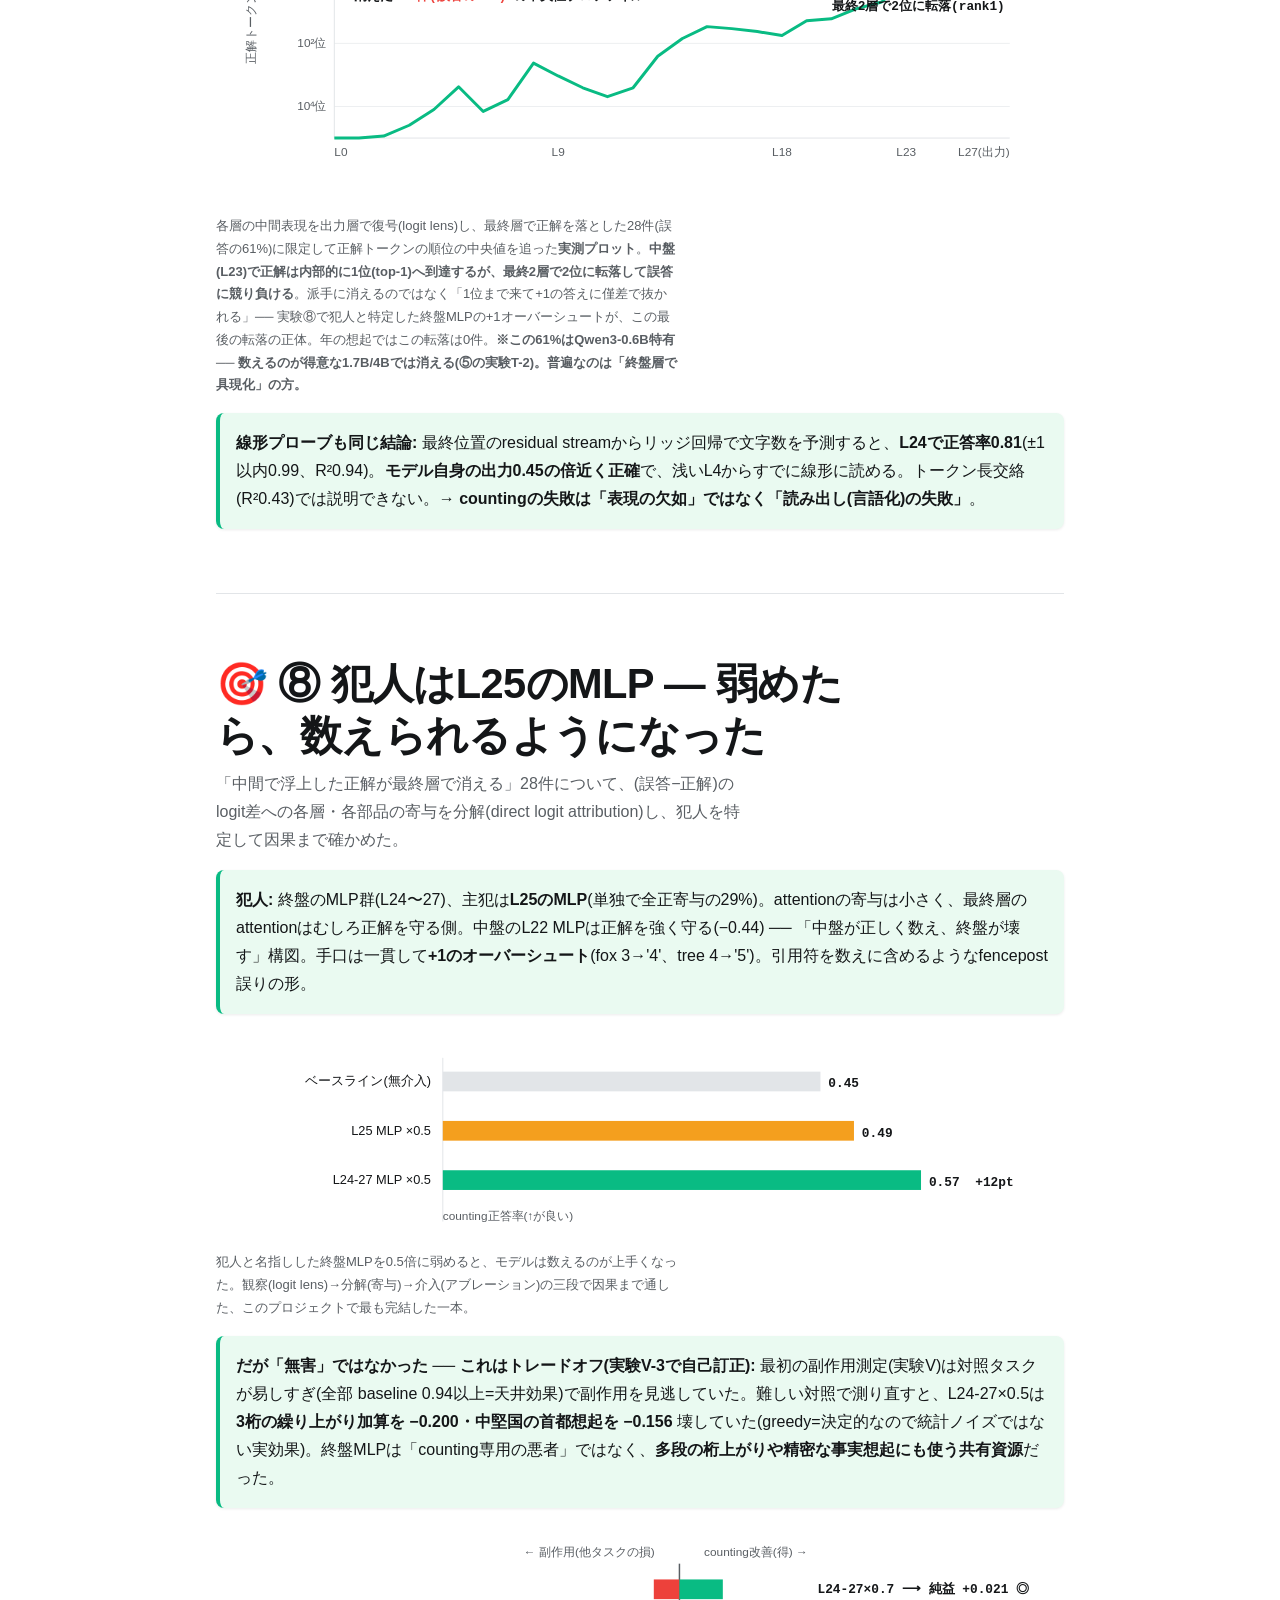
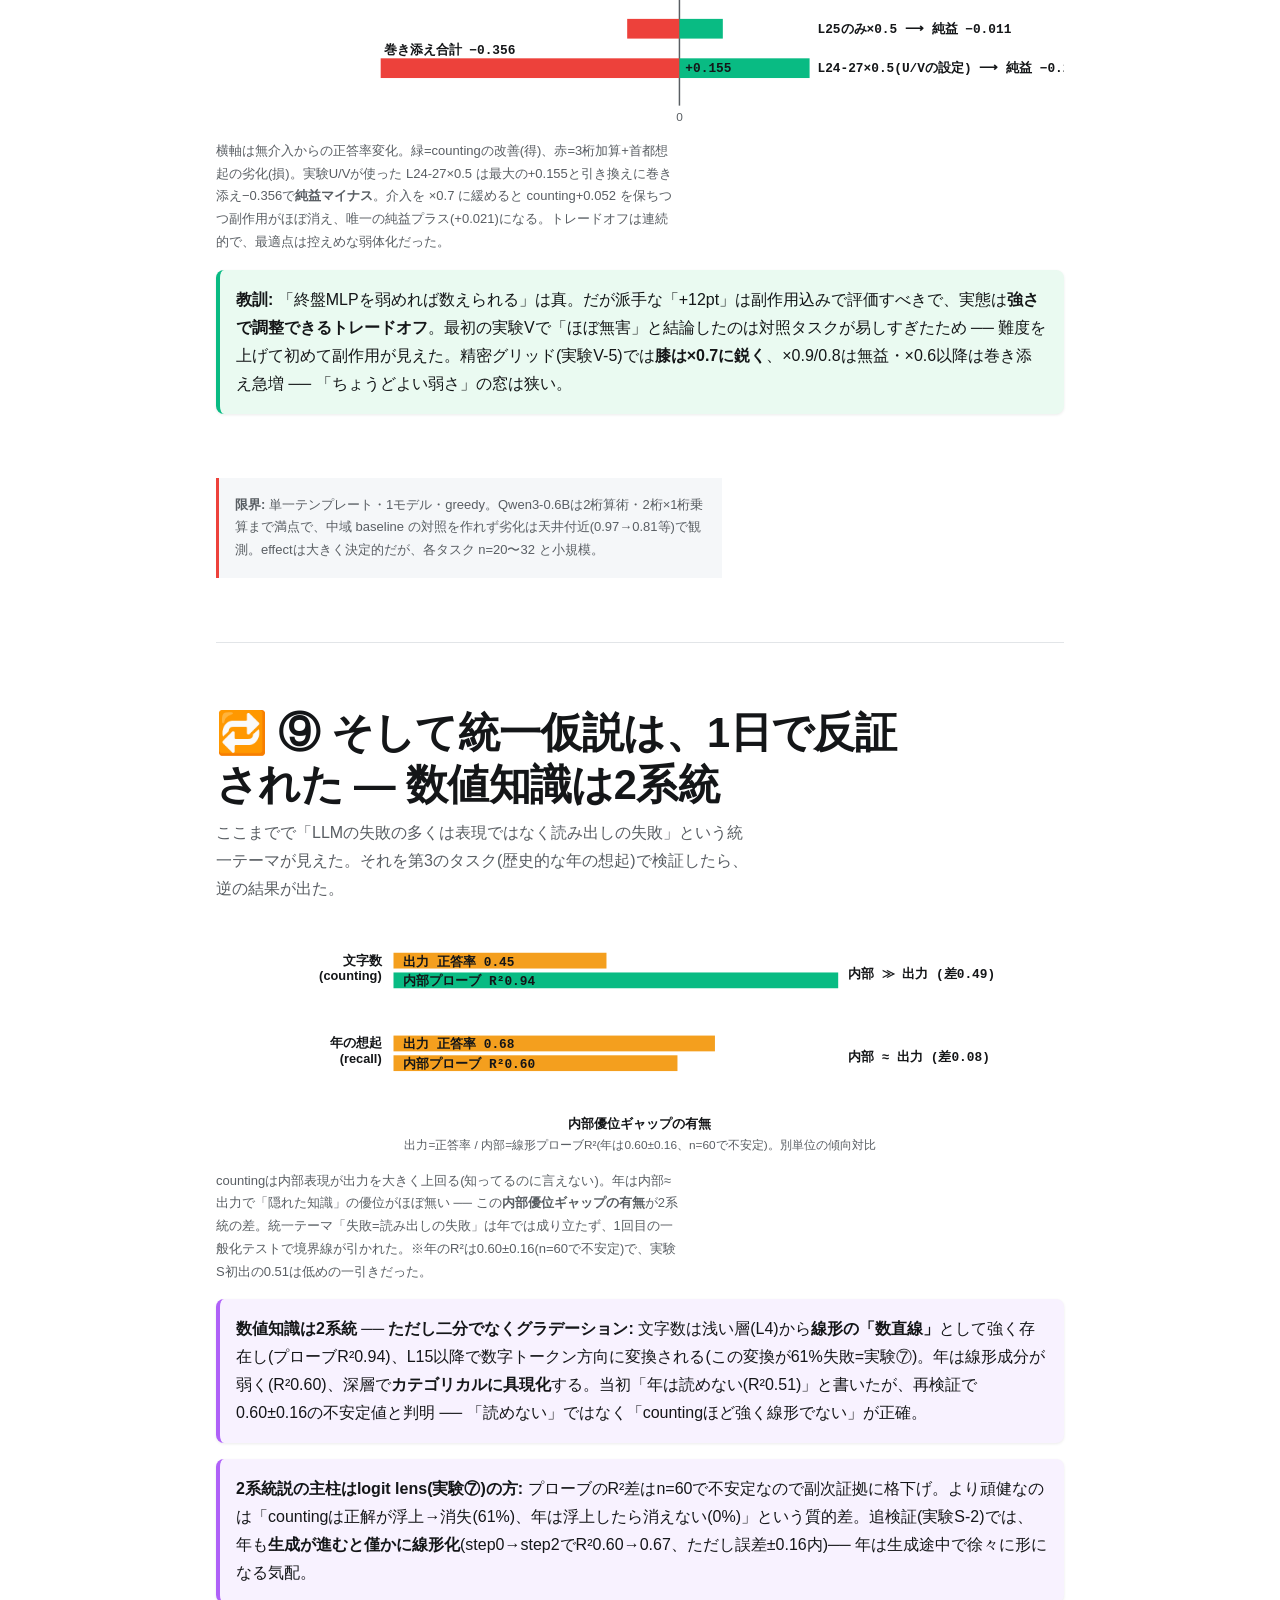
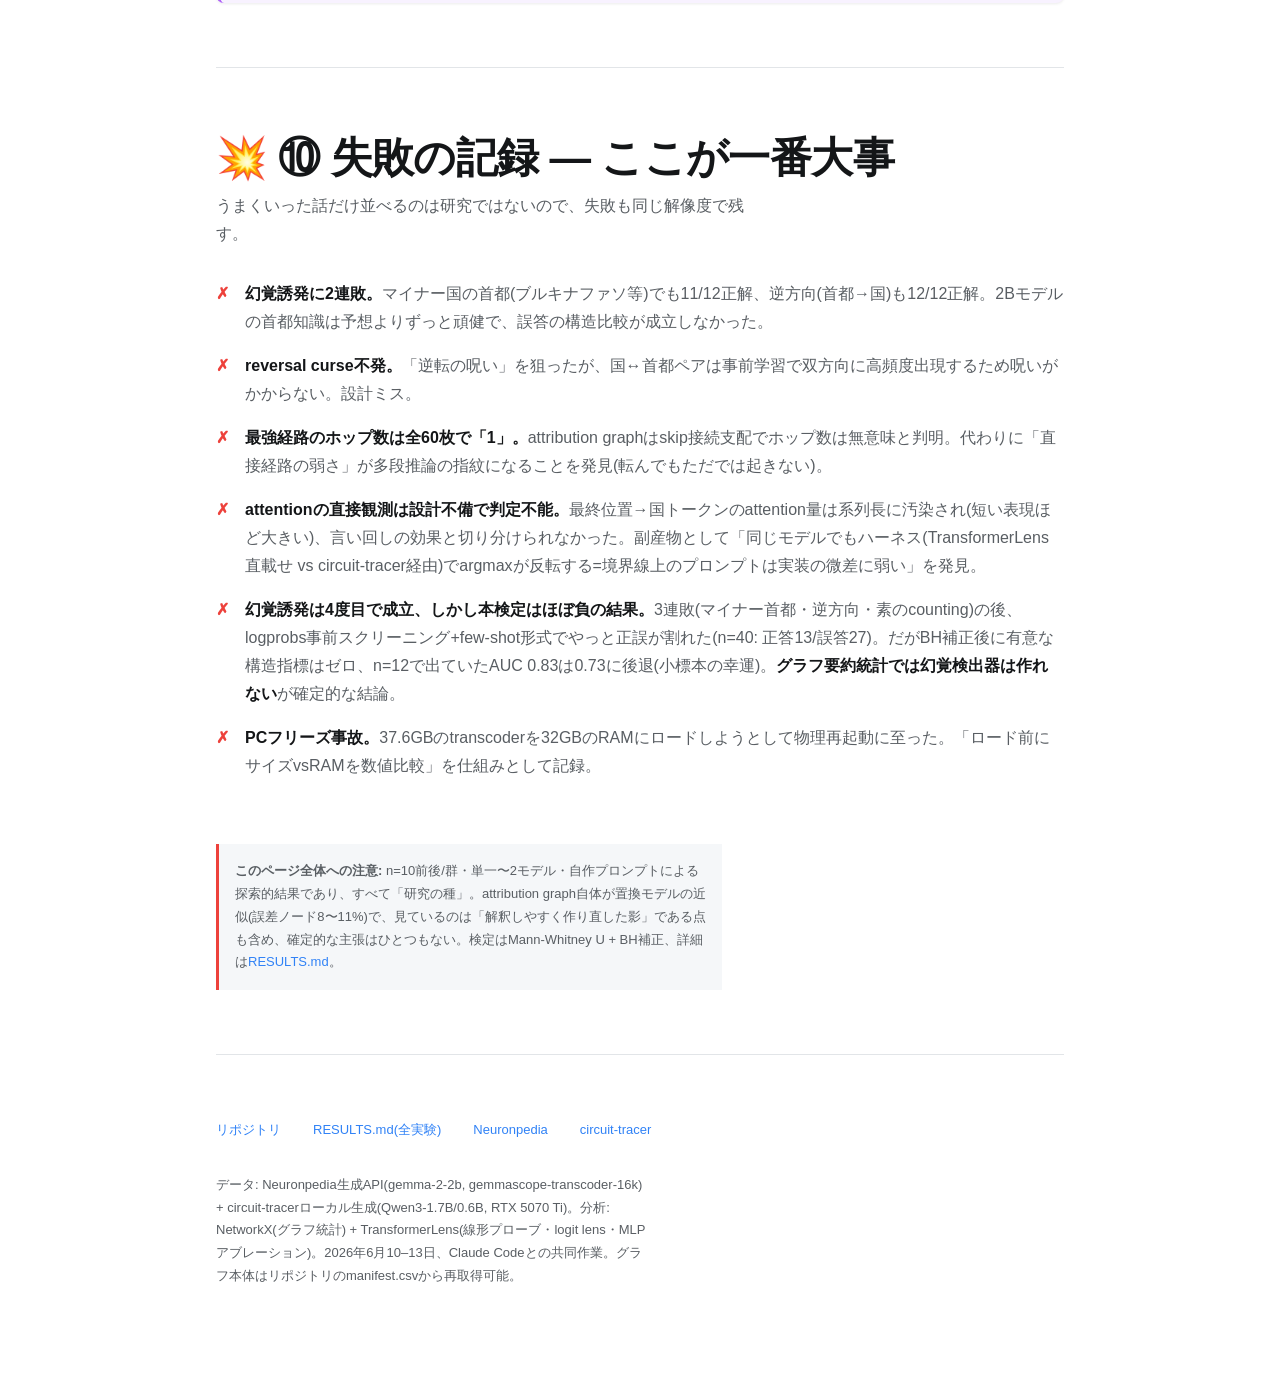
==== commit 5626edea: "feat: 英語応用ページ追加(分類詞言語の意味素性軸が英語文法を因果制御・CI/2モデル/交絡統制・落とした主張も正直に)+ヘッダーリンク" ====
--- a/index.html
+++ b/index.html
@@ -163,7 +163,8 @@
 <header class="site">
   <span class="name">attribution-graph-poc</span>
   <span>
-    <a class="gh" href="topology.html" style="margin-right:14px">📄 提示版: 音符位相研究 →</a>
+    <a class="gh" href="english_application.html" style="margin-right:14px">📄 英語応用: 分類詞→英語文法 →</a>
+    <a class="gh" href="topology.html" style="margin-right:14px">📄 音符位相研究 →</a>
     <a class="gh" href="https://github.com/hajimedayo328/attribution-graph-poc">GitHub →</a>
   </span>
 </header>
@@ -1008,6 +1009,35 @@
   </figure>
 </section>
 
+<section id="jp-geo">
+  <h2>📐 番外⑱ 数学を総当たりで環に当てる — 幾何・代数・解析・圏論 (2026-07-03)</h2>
+  <p class="sub">「他の数学分野は応用できないか」の実験。先行チェック(Engels et al. 2024: 曜日・月の機能的な円=引用必須の対比相手)を通してから、環に片っ端から数学を当てた。</p>
+  <div class="fails">
+    <div class="fail"><span class="x">✗</span><p><b>スペクトル簡易統計、2連続サニティ失敗。</b>固有値ペア縮退gapも(ψ₂,ψ₃)真円度も、合成円vsガウス塊を分離できず(等方性≠環の混同)。n=40+ノイズの円検出はad-hoc統計では無理 — 壊れた物差しで走ったモデル数値は破棄した。</p></div>
+    <div class="fail"><span class="x">✗</span><p><b>円座標(dreimac, 正規の道具)でも環の順序は言語的に不透明。</b>18base: 系列の角度集中 p=0.63(環上で系列は完全に交互)。q17はp=0.01だが角度分布が縮退気味で信用薄。MDS極角・辺分析に続き<b>3手法目の「並びに意味なし」</b>。</p></div>
+    <div class="fail"><span class="x">✗</span><p><b>Gromov-Wasserstein: 2系列の環は「形として」は似ていない</b> (GW z=-0.4)。系列間一致の正確な射程が確定 — <b>一致するのは統計(強さ・種・増幅)であって計量形状ではない</b>。「同じ強さ・同じ作られ方の環を、別々の形で作る」。</p></div>
+  </div>
+  <figure class="chart">
+    <svg viewBox="0 0 860 190" role="img" aria-label="遊びarc: 非晶質の環と熱緩和時間の指紋">
+      <g transform="translate(30,16)">
+        <text x="0" y="0" class="bar-label" font-weight="600">[代数] 環の角度間隔CV=1.14 (完全結晶=0, ランダム=0.97±0.14) → 非晶質の環 (回転対称なし・頂点推移性ゼロ)</text>
+        <text x="0" y="40" class="bar-label" font-weight="600">[解析] 熱緩和時間 τ=1/λ₂ — 予想(環=遅い)の真逆が出た:</text>
+        <g transform="translate(120,54)">
+          <text x="-10" y="12" text-anchor="end" class="bar-label">音符</text>
+          <rect x="0" y="2" width="52" height="14" class="bar-green"/><text x="60" y="14" class="bar-value">3.7 最速 (よく混ざる一体構造+薄い穴)</text>
+          <text x="-10" y="34" text-anchor="end" class="bar-label">ランダム</text>
+          <rect x="0" y="24" width="102" height="14" class="bar-base"/><text x="110" y="36" class="bar-value">7.3±2.1</text>
+          <text x="-10" y="56" text-anchor="end" class="bar-label">意味</text>
+          <rect x="0" y="46" width="394" height="14" class="bar-red"/><text x="402" y="58" class="bar-value">28.2 激遅 (熱が島に閉じ込められる)</text>
+        </g>
+        <text x="0" y="150" class="bar-label">「凝縮なき環」が混合時間という別の物理量でも見えた — PHと独立な補助指標に昇格できる質。</text>
+      </g>
+    </svg>
+    <figcaption>[圏論] は計算でなくスケッチ (<a href="CATEGORY_SKETCH.md">CATEGORY_SKETCH.md</a>): 「F_LLM-jpとF_Qwen3は<b>自然同型ではないが、位相不変量の商に落とすと同型</b>」=ホモロジーが同じで同相でない空間ペアのLLM版。P6=部分圏包含への非関手性、単方向乖離=内部構造圏→行動圏の関手の不在(記号接地回避の一断面)。指導教員との議論用に問い3つ付き。遊びラベル明示 — 言い換えであって定理ではない。</figcaption>
+  </figure>
+  <div class="finding"><b>幾何総当たりの収支:</b> 新しい陽性は熱の指紋のみ。だが「順序の不透明性」が4傍証に、「2系列一致」が正確な射程(統計であって形でない)に — <b>数学を増やすたびに主張は広がらず、正確になった</b>。学部数学の主要分野(位相・幾何・代数・解析・圏論)を一つの環に全部当てた記録。</div>
+</section>
+
 <section id="jp-summary">
   <h2>🧭 番外⑪ 結局、何が見つかったのか (Level 2.5 版)</h2>
   <p class="sub">同セッション続行で柱は 2 → 5 に増えた。形の違う5種類の finding が並ぶ。</p>
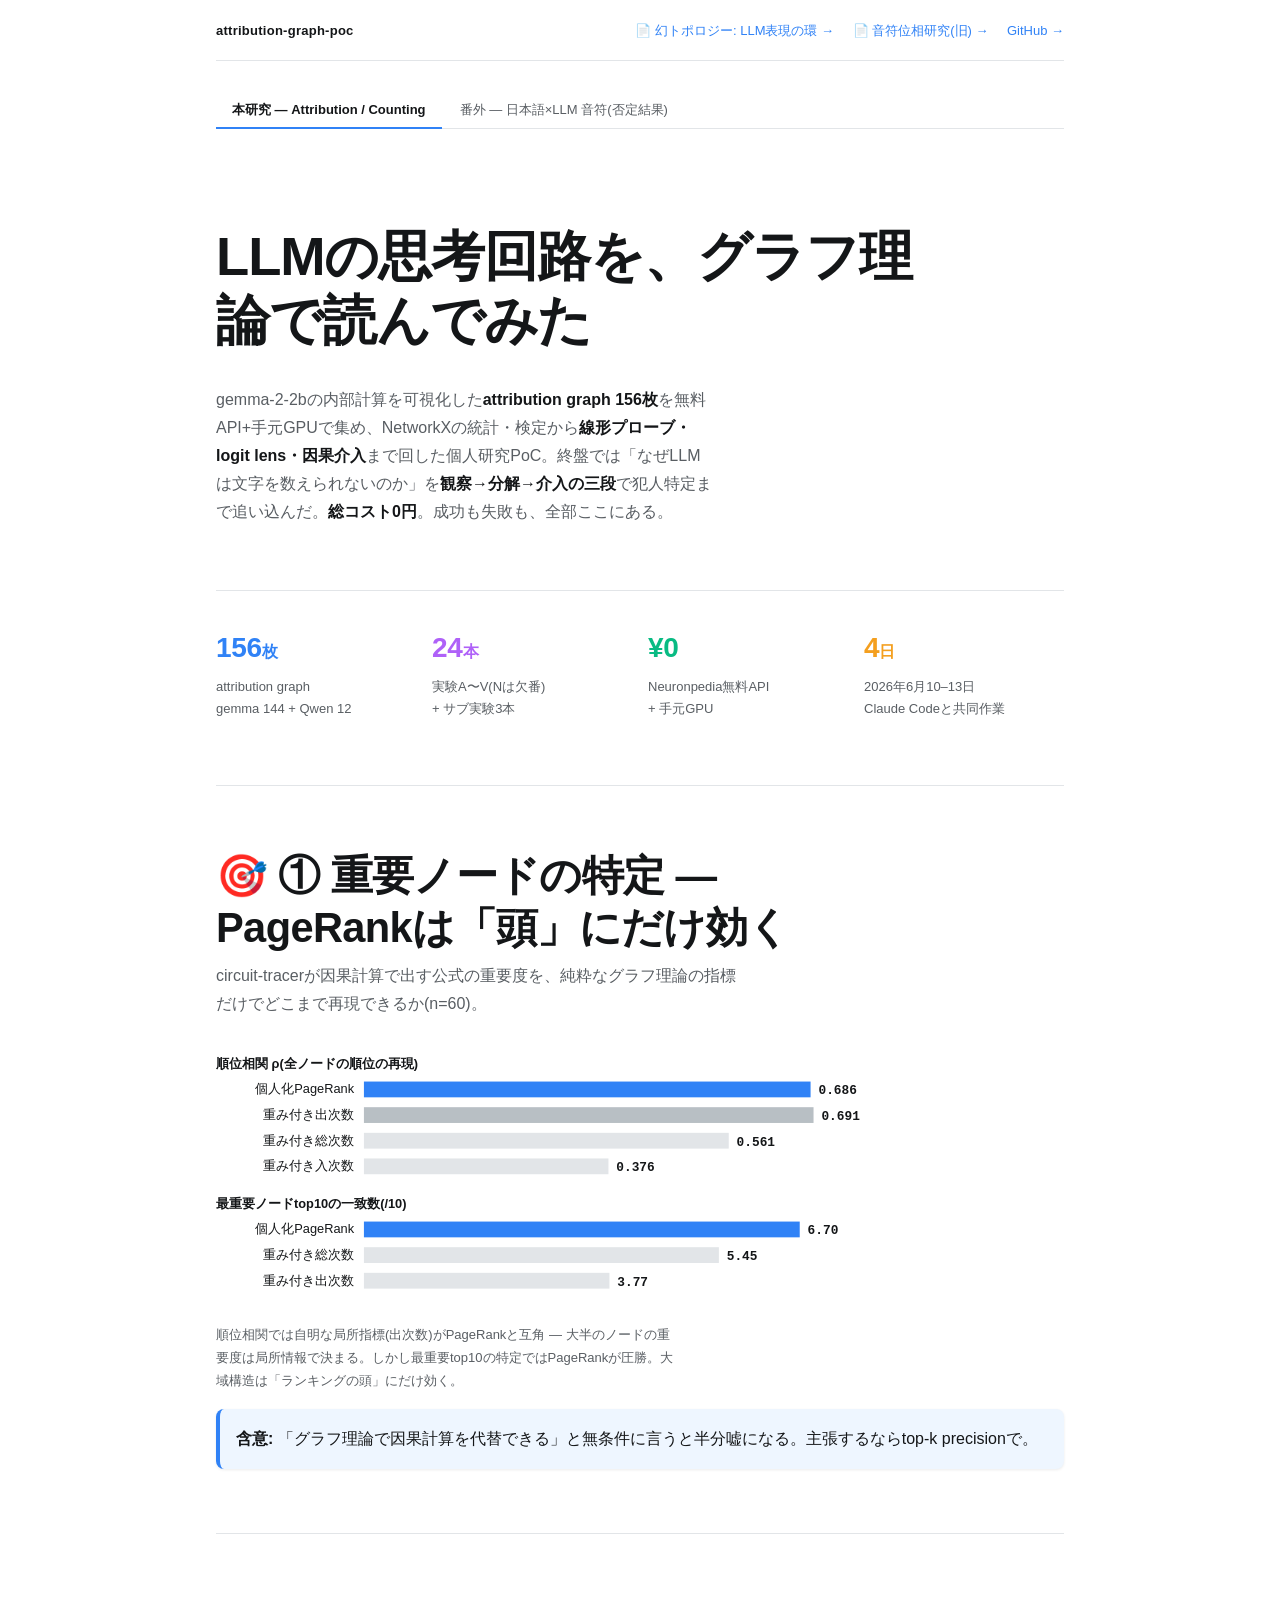
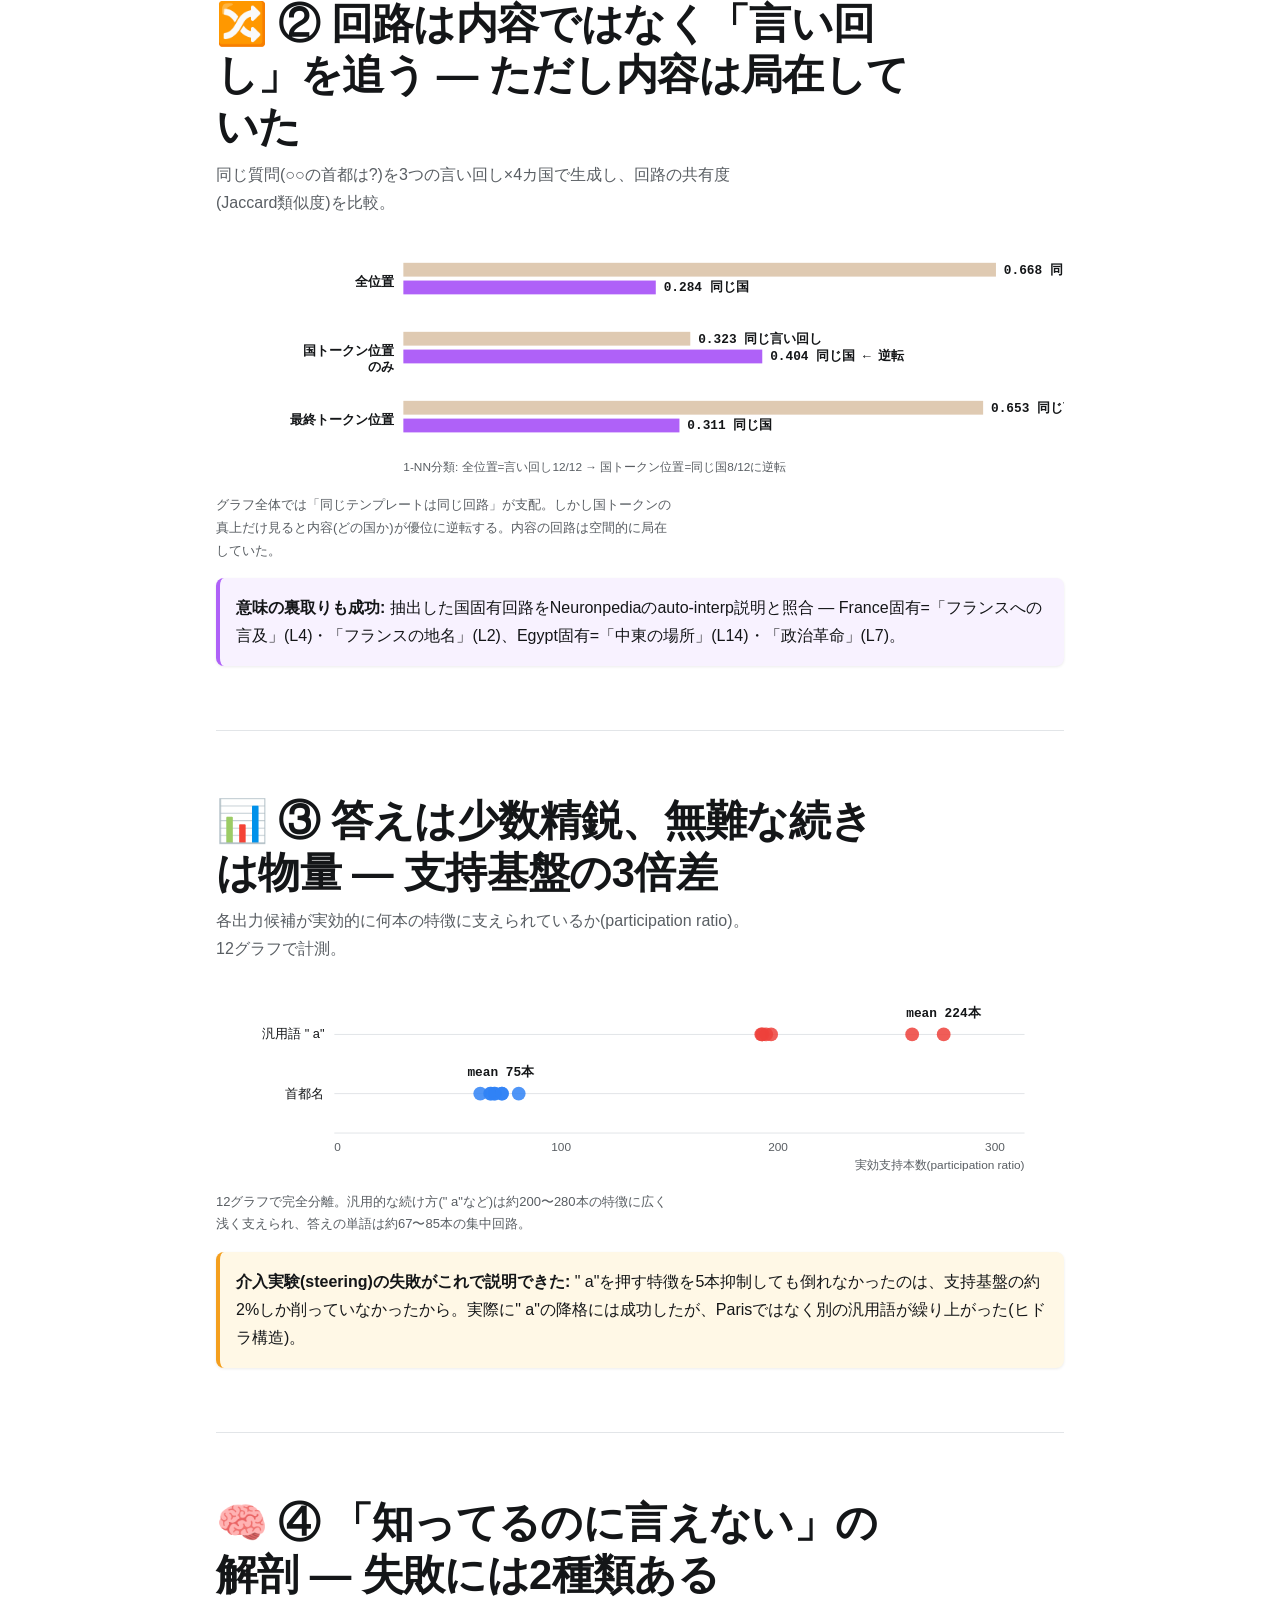
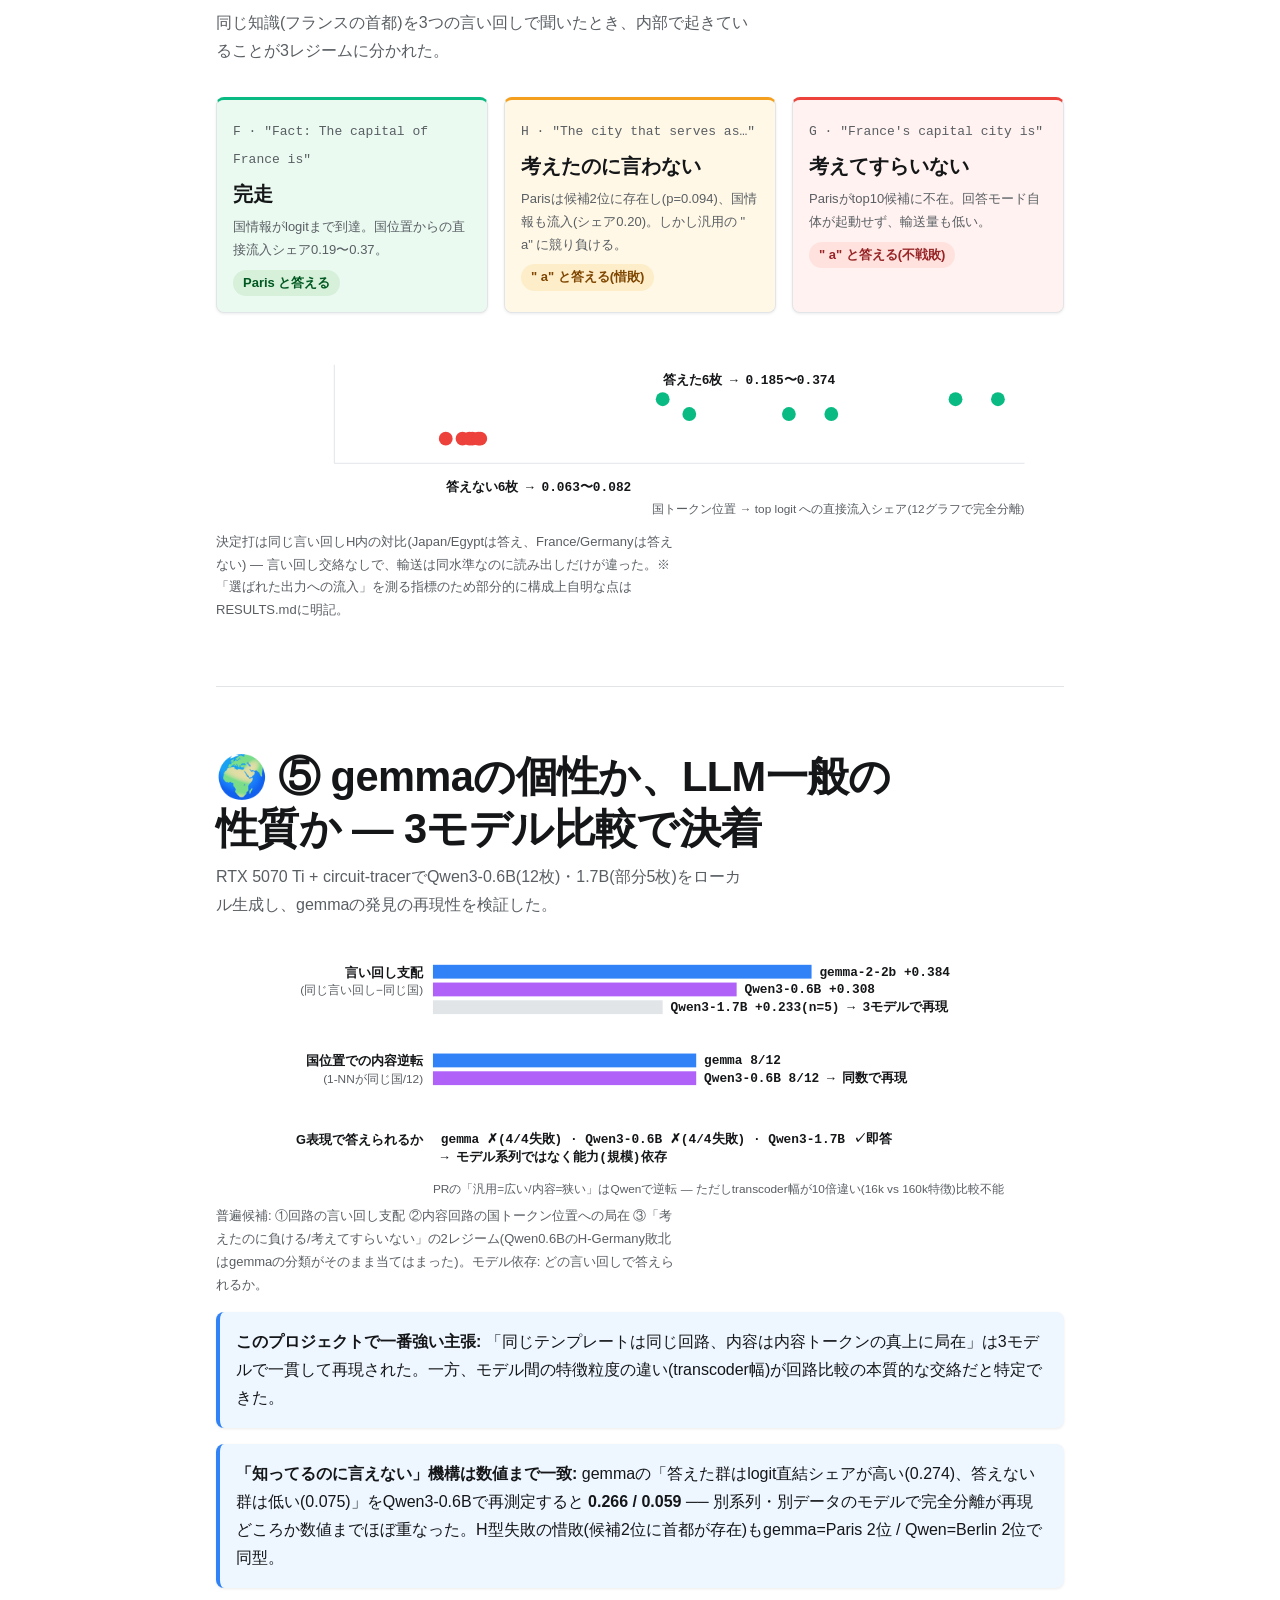
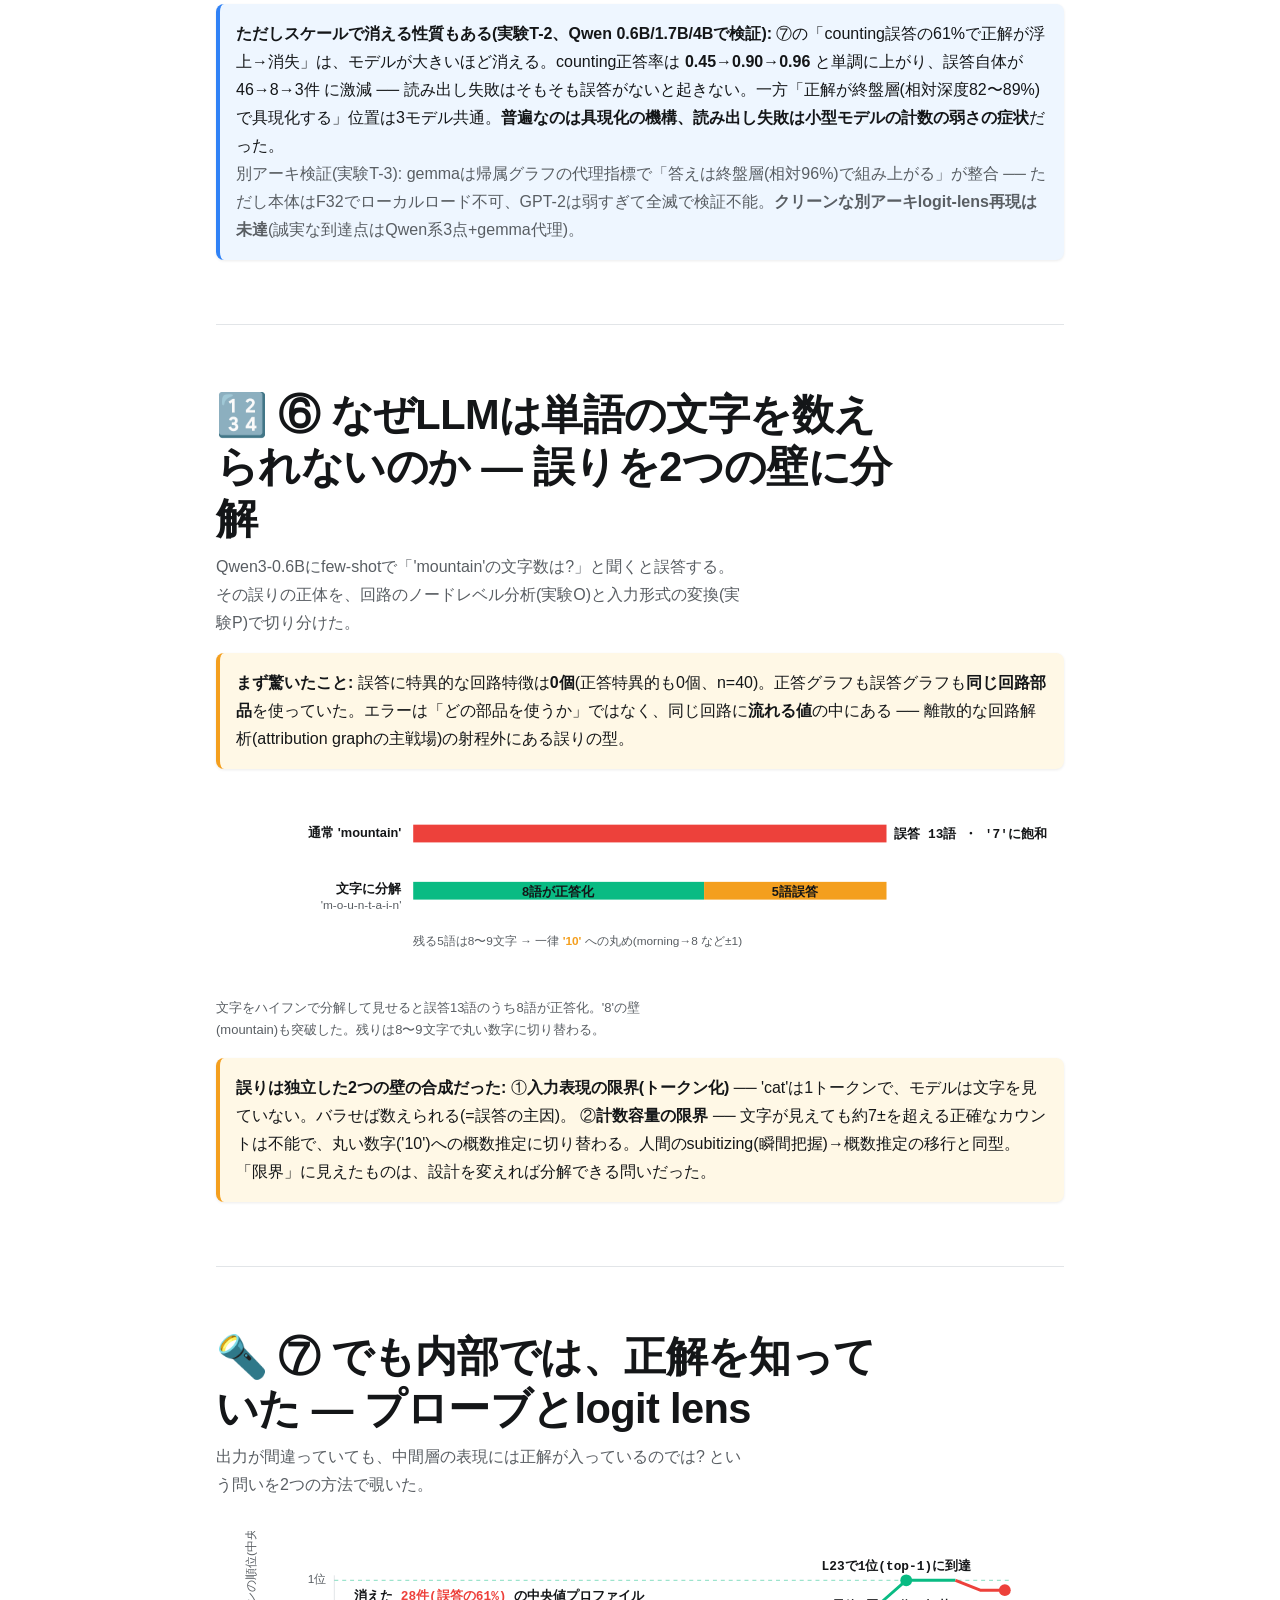
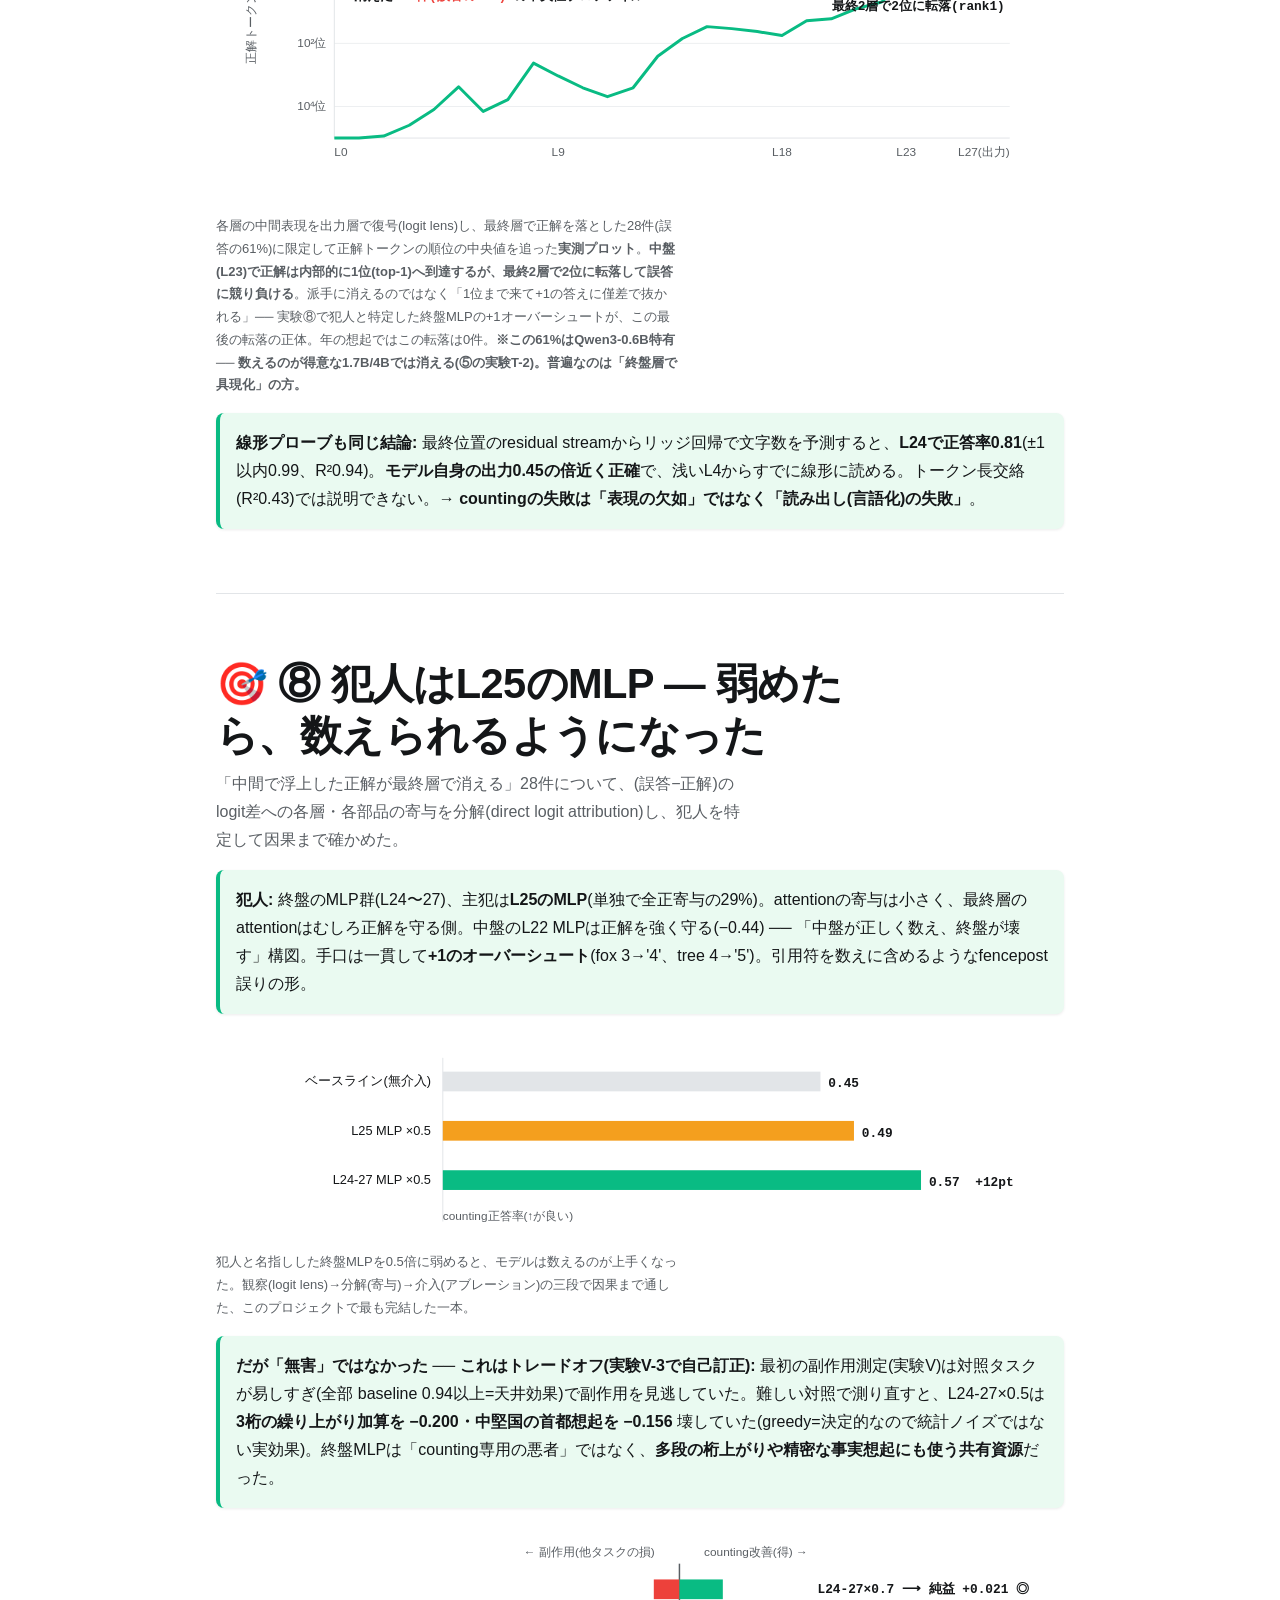
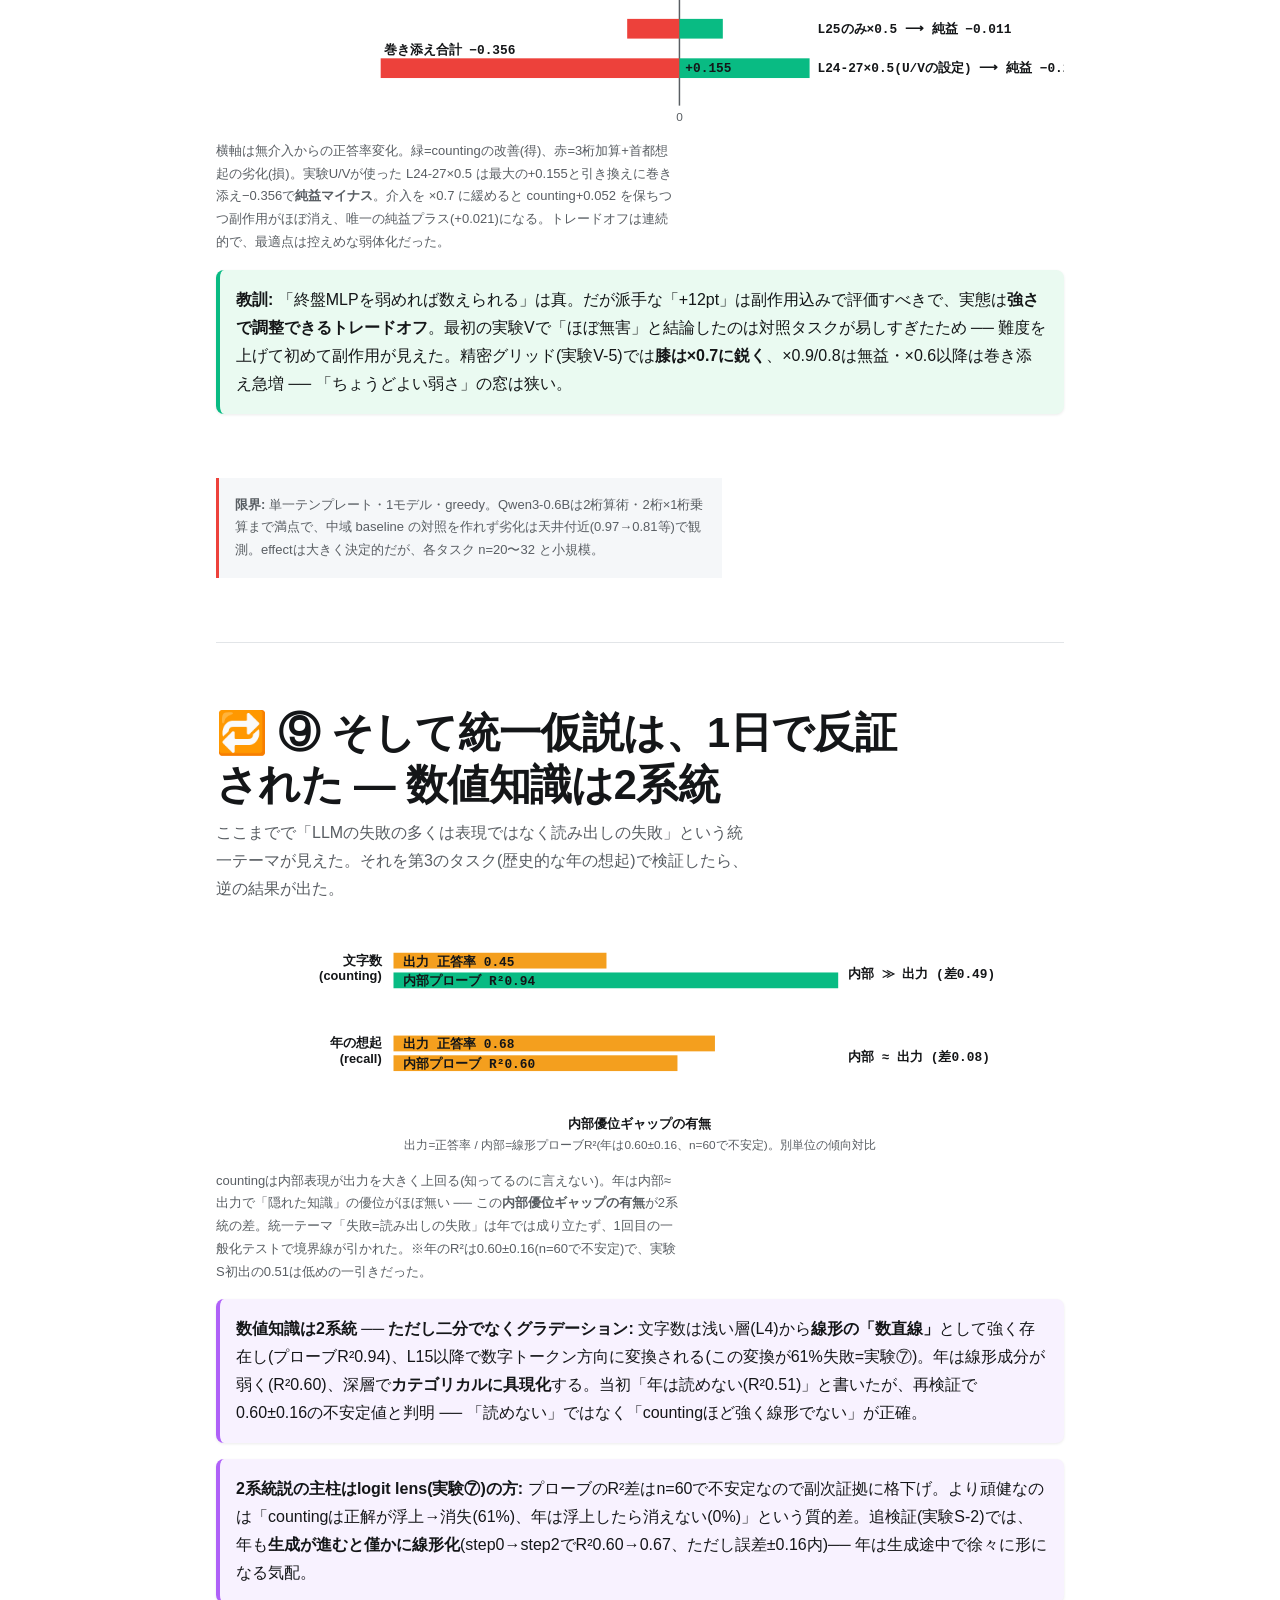
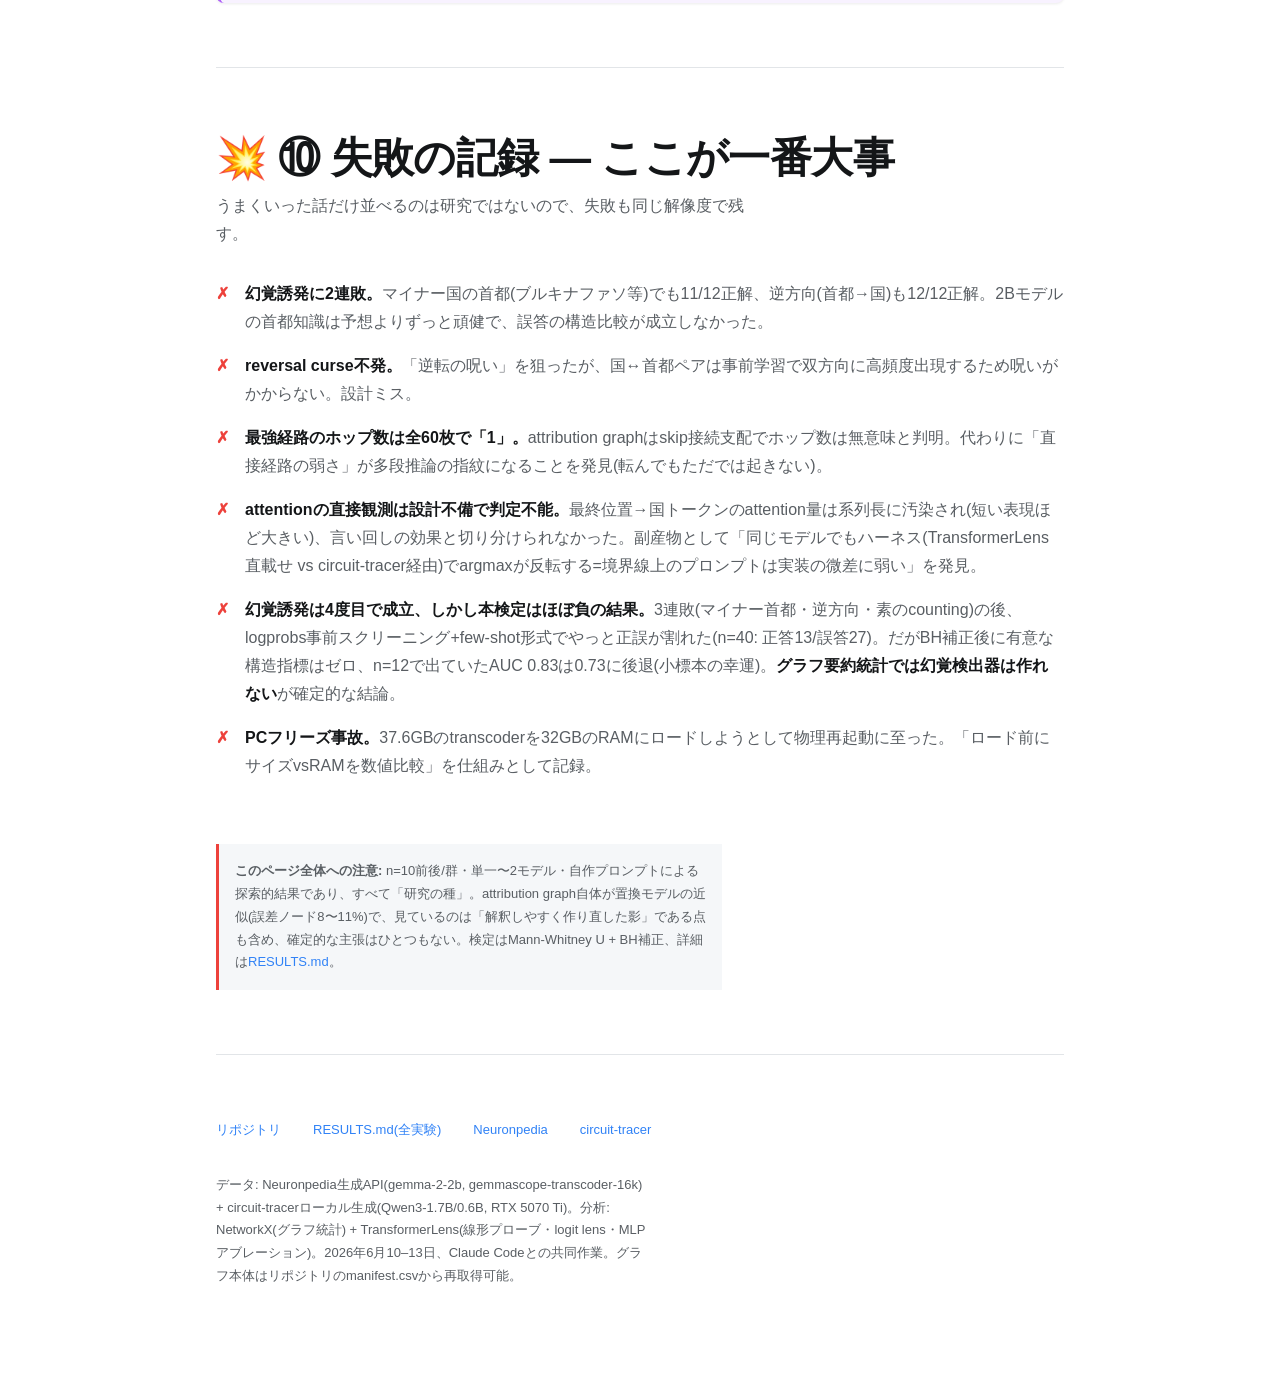
==== commit 9d947d0c: "研究をピボット: 英語応用ページを幻トポロジー(LLM表現の環はどこまで本物か)に差し替え。自分の環をclean OPで殺した実証+検証プロトコル+発表済み再解析は進行中と明記" ====
--- a/index.html
+++ b/index.html
@@ -163,8 +163,8 @@
 <header class="site">
   <span class="name">attribution-graph-poc</span>
   <span>
-    <a class="gh" href="english_application.html" style="margin-right:14px">📄 英語応用: 分類詞→英語文法 →</a>
-    <a class="gh" href="topology.html" style="margin-right:14px">📄 音符位相研究 →</a>
+    <a class="gh" href="phantom_topology.html" style="margin-right:14px">📄 幻トポロジー: LLM表現の環 →</a>
+    <a class="gh" href="topology.html" style="margin-right:14px">📄 音符位相研究(旧) →</a>
     <a class="gh" href="https://github.com/hajimedayo328/attribution-graph-poc">GitHub →</a>
   </span>
 </header>
